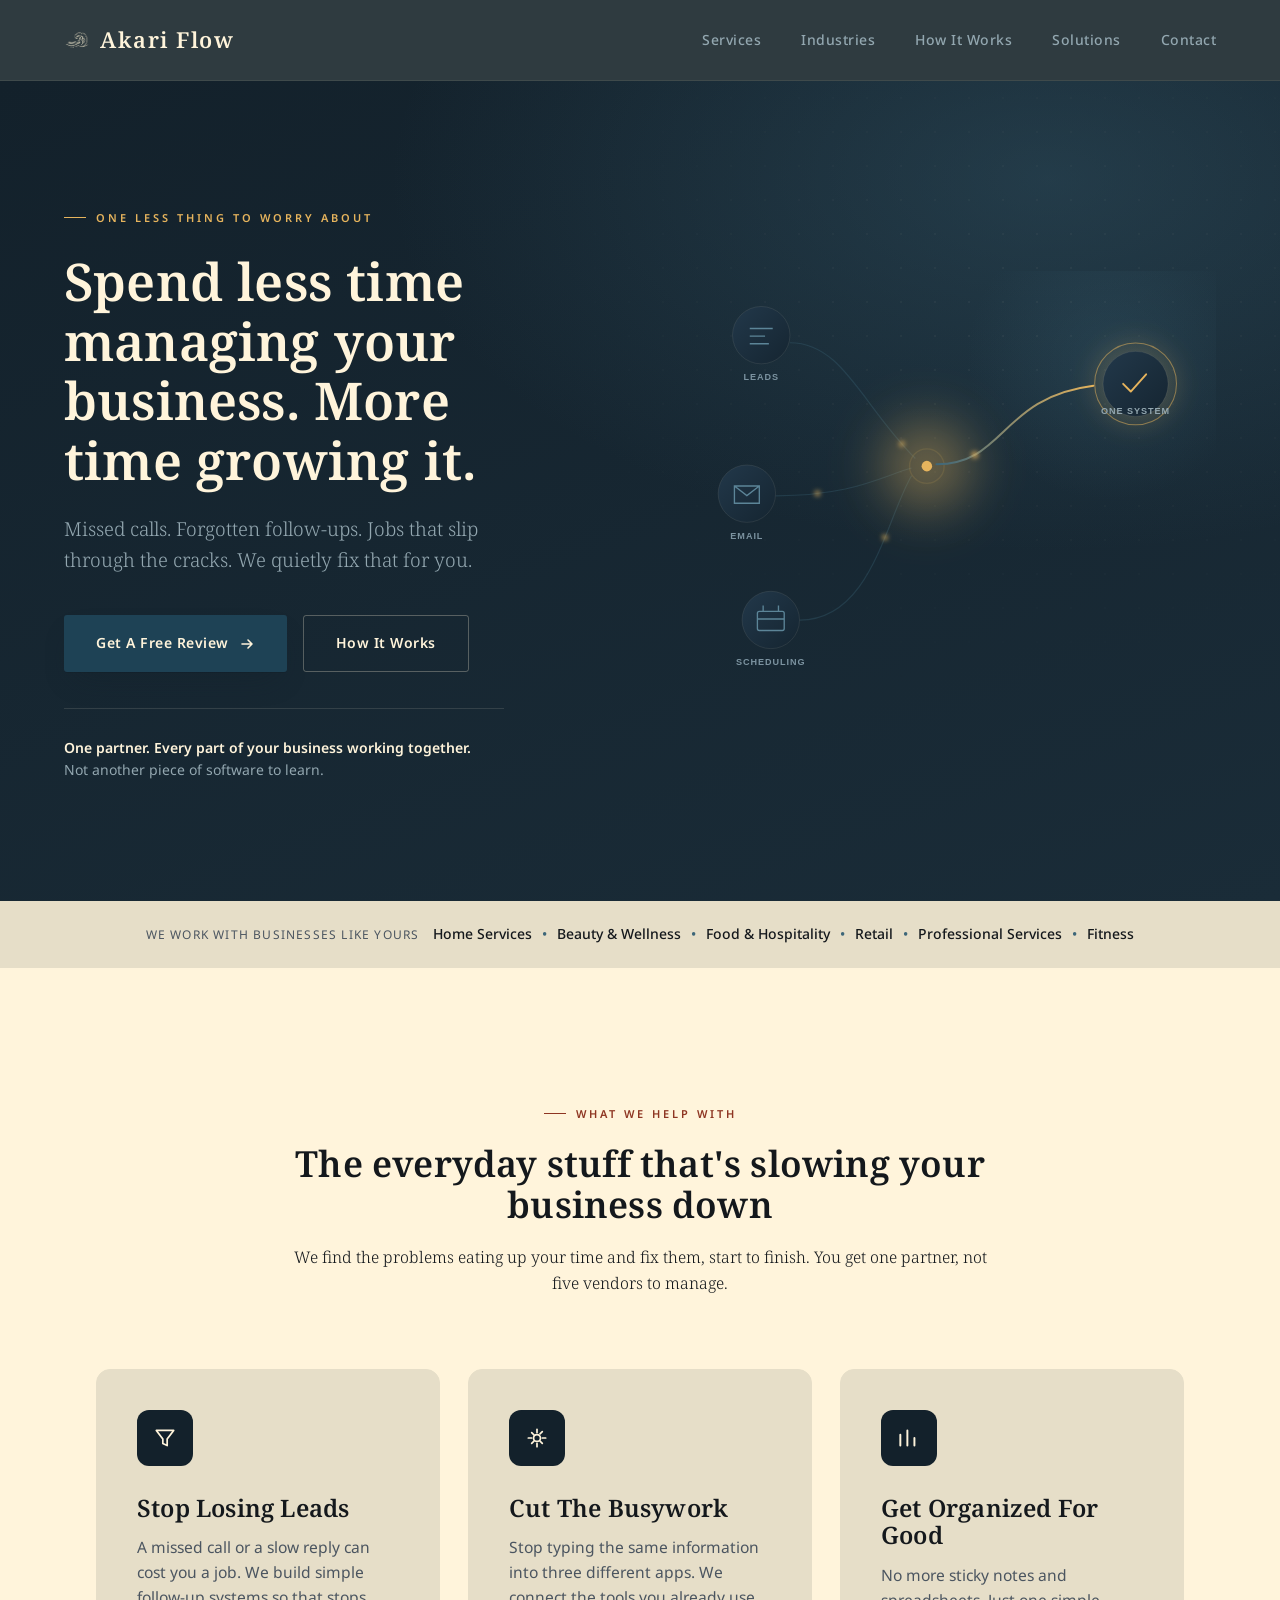
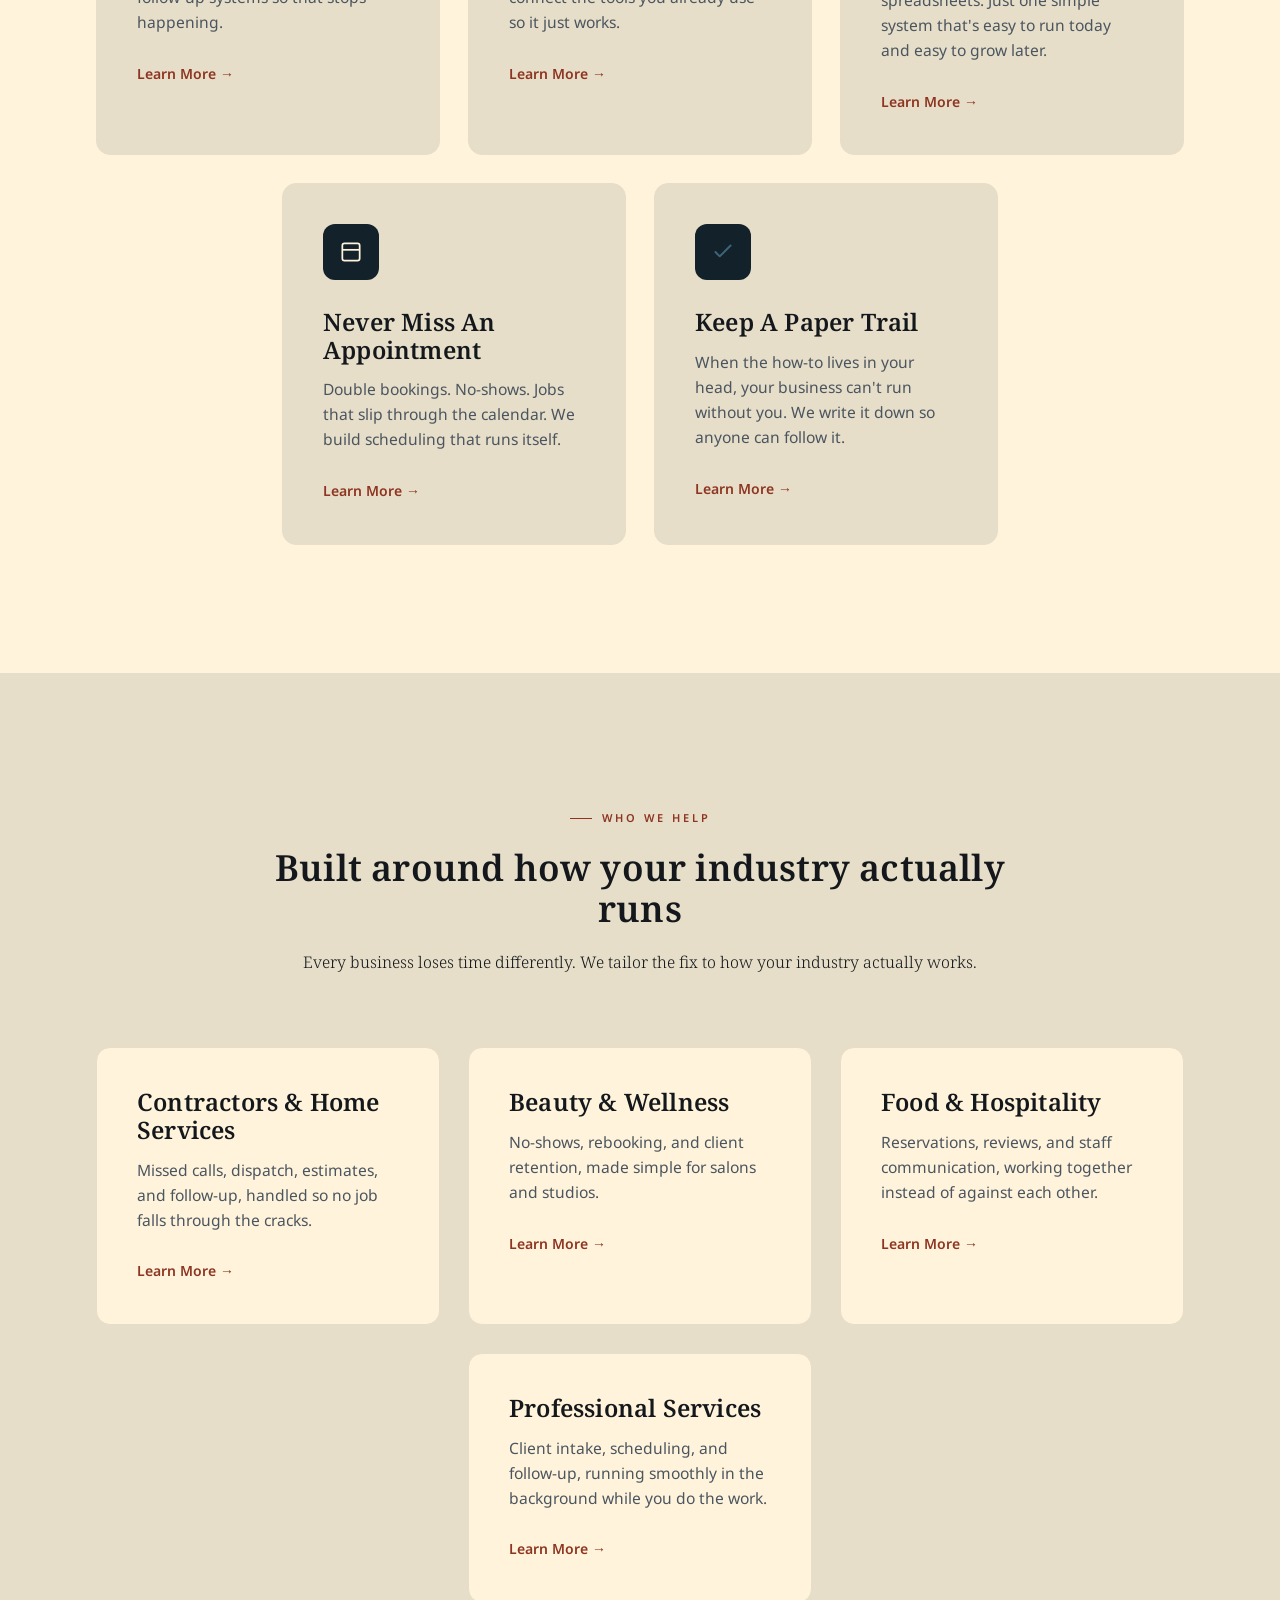
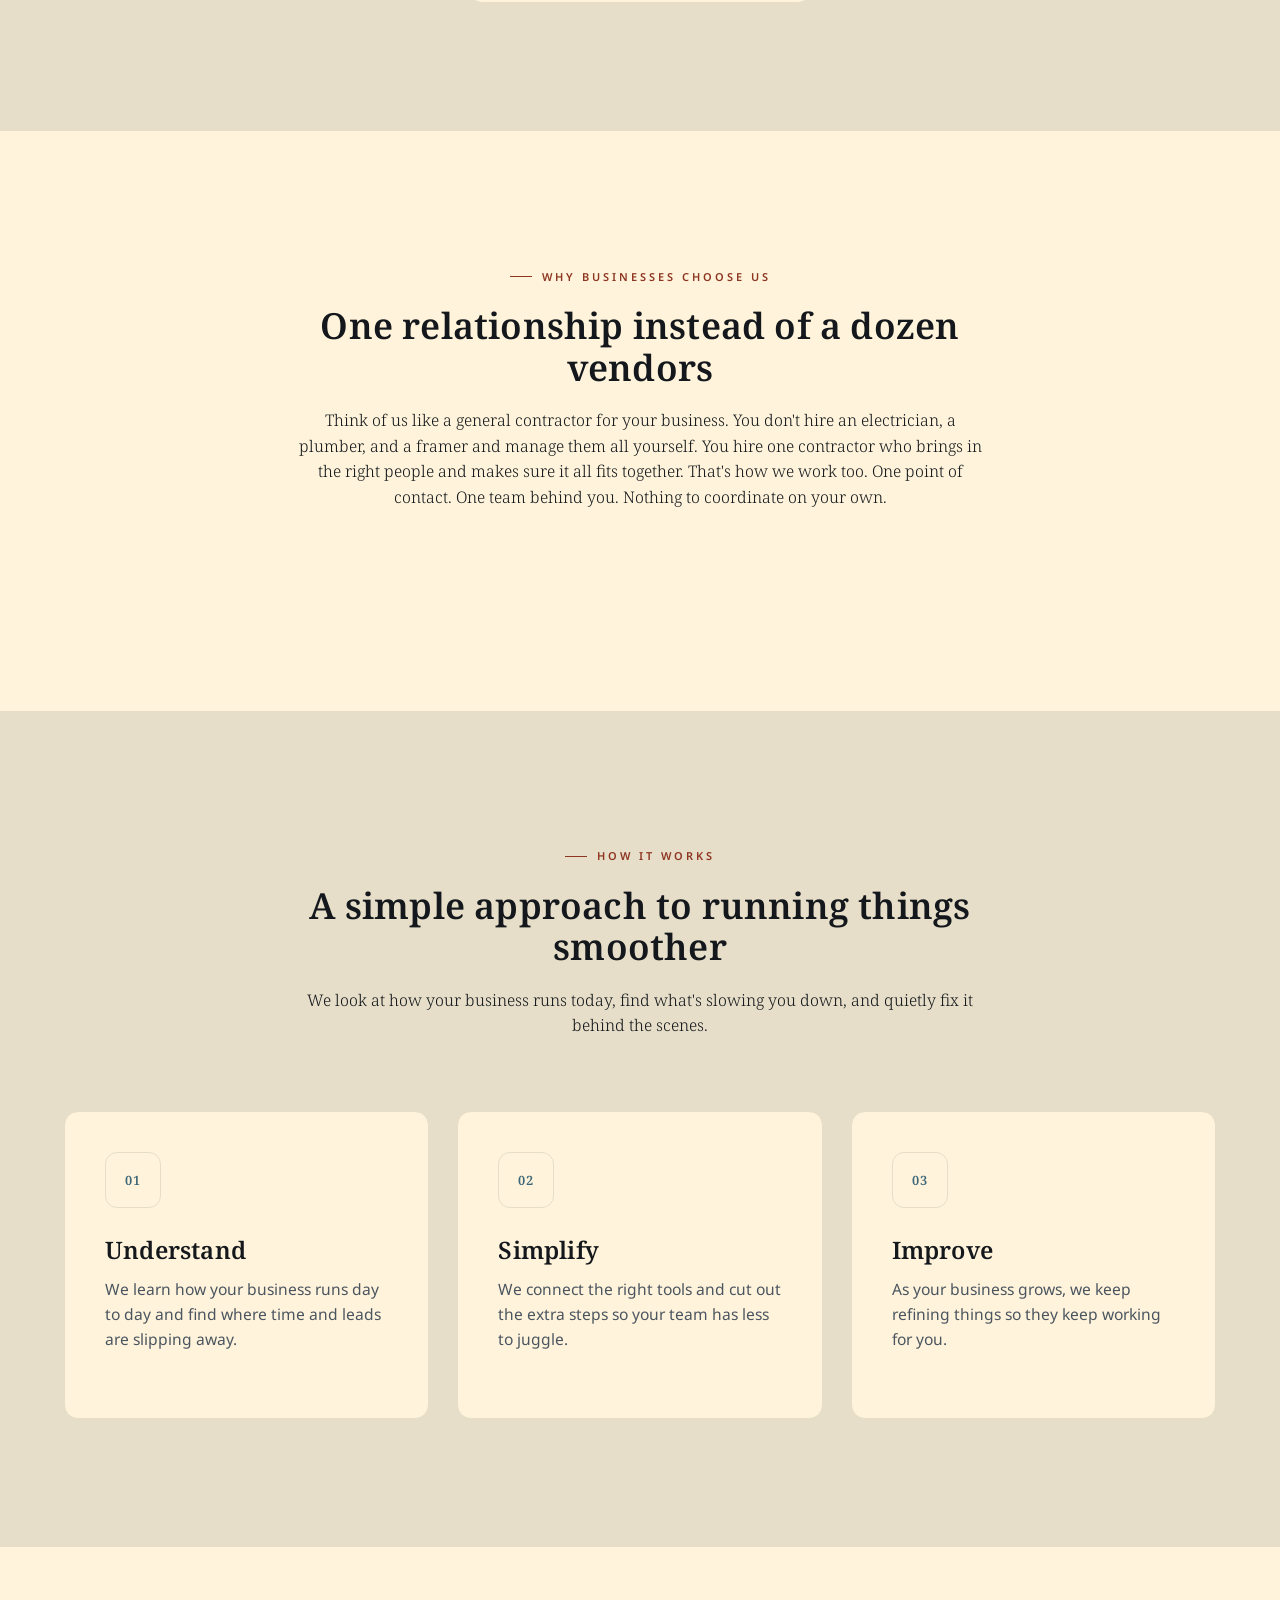
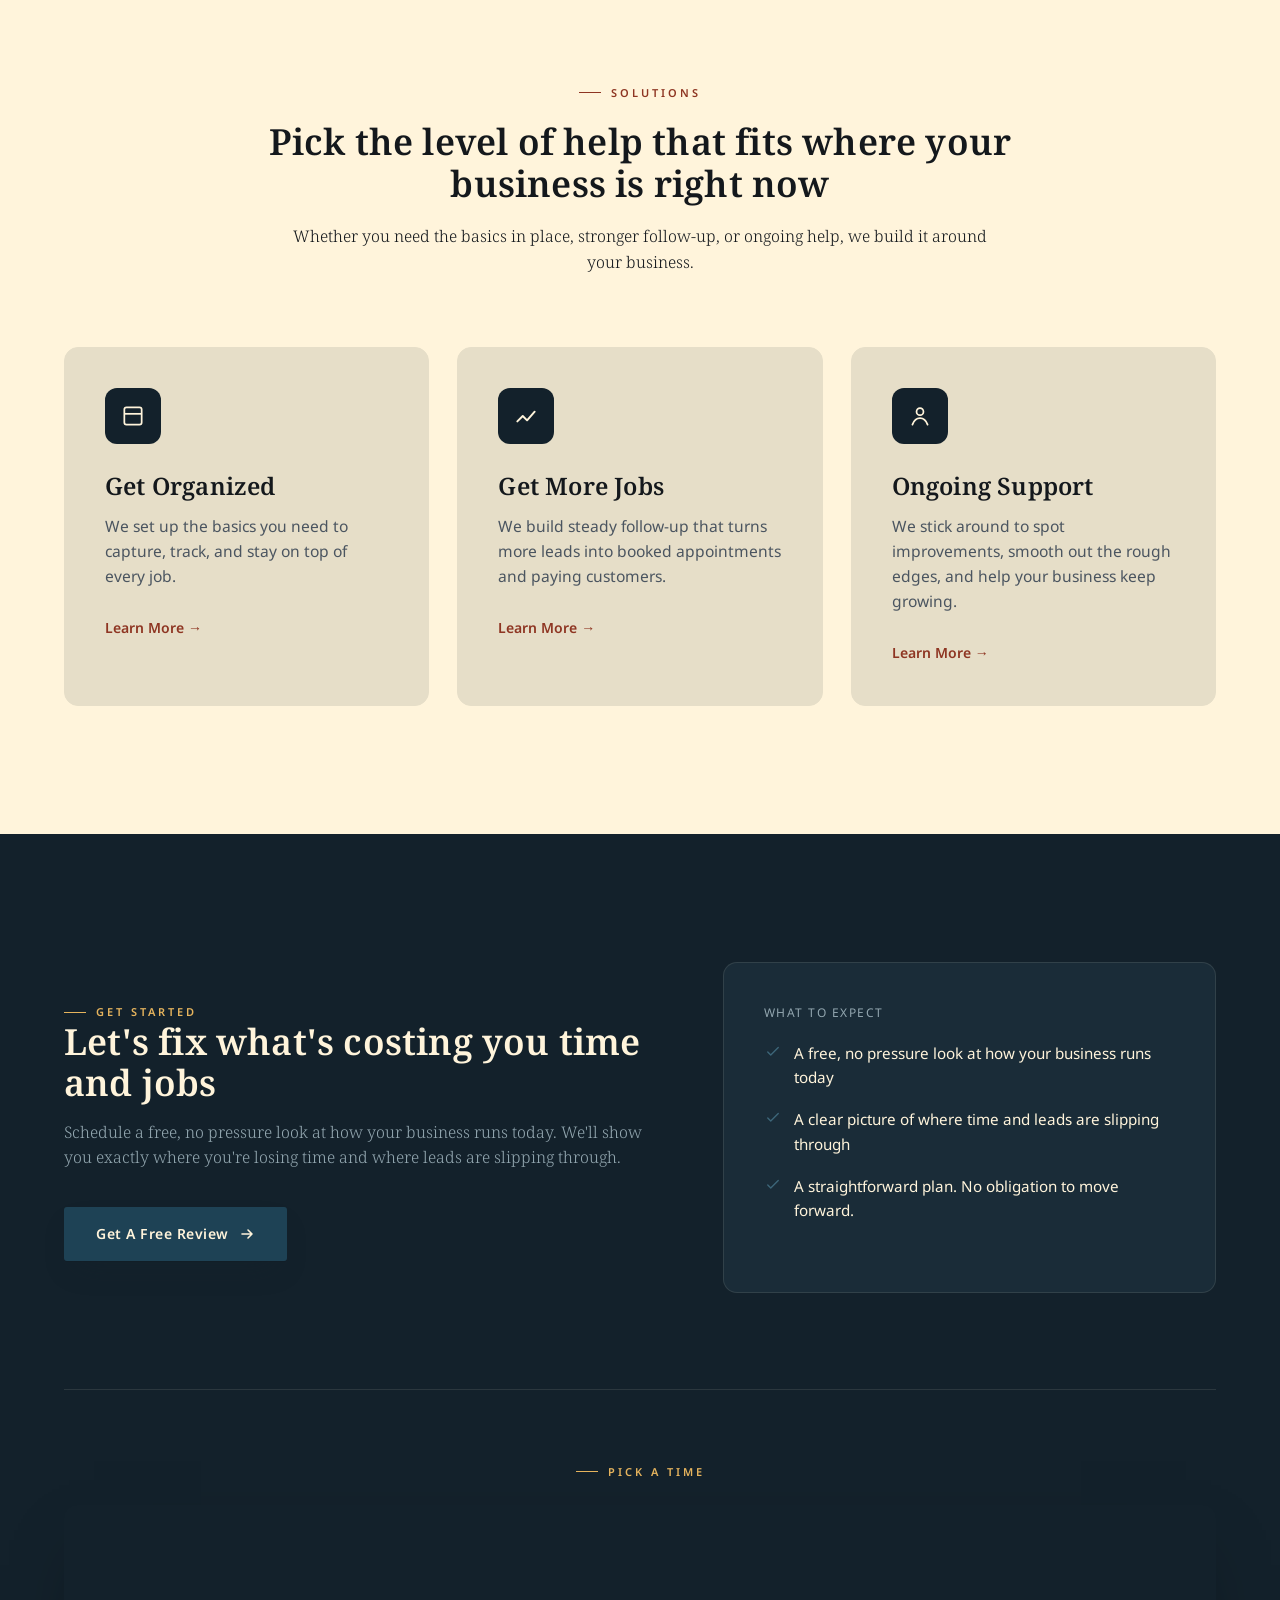
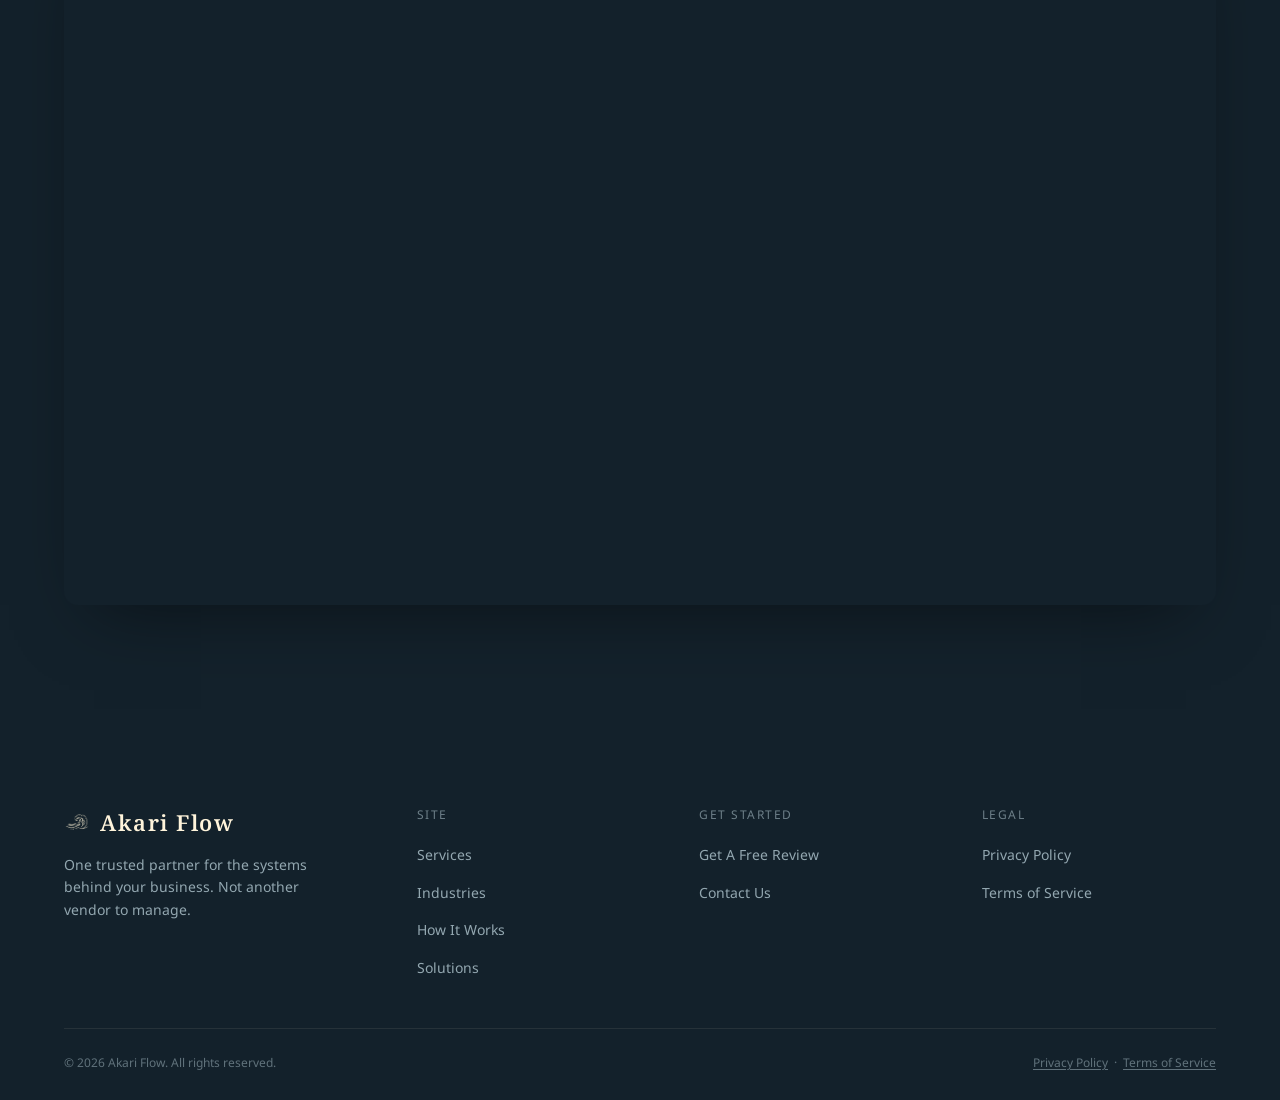
==== index.html @ d27ee482 "fixed alt tags on images" ====
<!DOCTYPE html>
<html lang="en">
<head>
<meta charset="UTF-8" />
<meta name="viewport" content="width=device-width, initial-scale=1.0" />
<title>Akari Flow | Your Business Operations Partner</title>
<meta name="description" content="Akari Flow is the one partner that keeps your business running smoothly. We quietly fix the everyday stuff that's slowing you down." />
<meta name="theme-color" content="#13212B" />

<!-- Open Graph / social share preview -->
<meta property="og:type" content="website" />
<meta property="og:site_name" content="Akari Flow" />
<meta property="og:title" content="Akari Flow | Your Business Operations Partner" />
<meta property="og:description" content="One partner. Every part of your business working together. We handle the systems so you can run your business." />
<meta property="og:url" content="https://akariflow.com" />
<meta property="og:image" content="https://akariflow.com/assets/img/akariflow-og.png" />
<meta property="og:image:width" content="1200" />
<meta property="og:image:height" content="630" />
<meta property="og:image:alt" content="Akari Flow — Business Operations, Simplified" />

<meta name="twitter:card" content="summary_large_image" />
<meta name="twitter:title" content="Akari Flow | Your Business Operations Partner" />
<meta name="twitter:description" content="One partner. Every part of your business working together." />
<meta name="twitter:image" content="https://akariflow.com/assets/img/akariflow-og.png" />

<link rel="stylesheet" href="css/style.css" />
<link rel="icon" type="image/x-icon" href="assets/favicon/favicon.ico" />
<link rel="icon" type="image/png" sizes="32x32" href="assets/favicon/favicon-32x32.png" />
<link rel="icon" type="image/png" sizes="16x16" href="assets/favicon/favicon-16x16.png" />
<link rel="apple-touch-icon" sizes="180x180" href="assets/favicon/apple-touch-icon.png" />
</head>
<body>

<a href="#main-content" class="skip-link">Skip to main content</a>

<header>
  <nav aria-label="Primary Navigation">
    <div class="container">
      <a href="/" class="logo">
        <img class="logo-mark" src="assets/logo/akari-icon-cream.png" alt="Akari Flow with wave icon" width="26" height="26" />
        Akari Flow
      </a>

      <button class="nav-toggle" type="button" aria-label="Open menu" aria-expanded="false" aria-controls="nav-links">
        <span></span><span></span><span></span>
      </button>

      <ul class="nav-links" id="nav-links">
        <li><a href="#services">Services</a></li>
        <li><a href="#industries">Industries</a></li>
        <li><a href="#process">How It Works</a></li>
        <li><a href="#packages">Solutions</a></li>
        <li><a href="#contact">Contact</a></li>
        <li class="nav-links__cta"><a href="#calendly-widget" class="nav-button">Get A Free Review</a></li>
      </ul>
    </div>
  </nav>
</header>

<main id="main-content">

  <!-- ======================================== HERO ========================================= -->
  <section class="hero">
    <div class="container">
      <div class="hero-content">
        <p class="eyebrow eyebrow--on-dark">One Less Thing To Worry About</p>
        <h1>Spend less time managing your business. More time growing it.</h1>
        <p class="lede">
          Missed calls. Forgotten follow-ups. Jobs that slip through the cracks. We quietly fix that for you.
        </p>
        <div class="hero-actions">
          <a href="#calendly-widget" class="btn btn--primary">
            Get A Free Review
            <svg width="16" height="16" viewBox="0 0 16 16" fill="none" xmlns="http://www.w3.org/2000/svg" aria-hidden="true">
              <path d="M3 8h10M9 4l4 4-4 4" stroke="currentColor" stroke-width="1.6" stroke-linecap="round" stroke-linejoin="round"/>
            </svg>
          </a>
          <a href="#process" class="btn btn--ghost">How It Works</a>
        </div>
        <p class="hero-support">
          <strong>One partner. Every part of your business working together.</strong><br> Not another piece of software to learn.
        </p>
      </div>

      <div class="hero-visual" aria-hidden="true">
        <img class="flow-svg" src="assets/graphics/hero-flow.svg" alt="animated svg file of files transferring data to single location" width="540" height="460" />
      </div>
    </div>
  </section>

  <!-- ======================================== TRUST STRIP ========================================= -->
  <section class="trust-strip">
    <div class="container">
      <span class="caption">We work with businesses like yours</span>
<span class="trust-list">
  <span>Home Services</span><span>Beauty & Wellness</span><span>Food & Hospitality</span><span>Retail</span><span>Professional Services</span><span>Fitness</span>
</span>
    </div>
  </section>

  <!-- ======================================== SERVICES ========================================= -->
  <section id="services" class="section">
    <div class="container">
      <div class="section-heading reveal">
        <p class="eyebrow">What We Help With</p>
        <h2>The everyday stuff that's slowing your business down</h2>
        <p class="lede">
          We find the problems eating up your time and fix them, start to finish. You get one partner, not five vendors to manage.
        </p>
      </div>

      <div class="services-grid services-grid--wide reveal-group">
        <article class="service-card reveal">
          <div class="service-icon">
            <img src="assets/icons/leads.svg" alt="image of filter icon" width="26" height="26" />
          </div>
          <h3>Stop Losing Leads</h3>
          <p>A missed call or a slow reply can cost you a job. We build simple follow-up systems so that stops happening.</p>
          <a href="services/customer-communication.html">Learn More →</a>
        </article>

        <article class="service-card reveal">
          <div class="service-icon">
            <img src="assets/icons/busywork.svg" alt="image of sun" width="26" height="26" />
          </div>
          <h3>Cut The Busywork</h3>
          <p>Stop typing the same information into three different apps. We connect the tools you already use so it just works.</p>
          <a href="services/ai-integration.html">Learn More →</a>
        </article>

        <article class="service-card reveal">
          <div class="service-icon">
            <img src="assets/icons/operations.svg" alt="image of metrics icon" width="26" height="26" />
          </div>
          <h3>Get Organized For Good</h3>
          <p>No more sticky notes and spreadsheets. Just one simple system that's easy to run today and easy to grow later.</p>
          <a href="services/business-systems.html">Learn More →</a>
        </article>

        <article class="service-card reveal">
          <div class="service-icon">
            <img src="assets/icons/foundation.svg" alt="image of calendar icon" width="26" height="26" />
          </div>
          <h3>Never Miss An Appointment</h3>
          <p>Double bookings. No-shows. Jobs that slip through the calendar. We build scheduling that runs itself.</p>
          <a href="services/scheduling-operations.html">Learn More →</a>
        </article>

        <article class="service-card reveal">
          <div class="service-icon">
            <img src="assets/icons/check.svg" alt="image of check icon" width="26" height="26" />
          </div>
          <h3>Keep A Paper Trail</h3>
          <p>When the how-to lives in your head, your business can't run without you. We write it down so anyone can follow it.</p>
          <a href="services/documentation-sops.html">Learn More →</a>
        </article>
      </div>
    </div>
  </section>

  <!-- ======================================== INDUSTRIES ========================================= -->
  <section id="industries" class="section" style="background: var(--color-mist);">
    <div class="container">
      <div class="section-heading reveal">
        <p class="eyebrow">Who We Help</p>
        <h2>Built around how your industry actually runs</h2>
        <p class="lede">
          Every business loses time differently. We tailor the fix to how your industry actually works.
        </p>
      </div>

      <div class="services-grid services-grid--wide reveal-group">
        <article class="service-card reveal" style="background: var(--color-paper);">
          <h3>Contractors & Home Services</h3>
          <p>Missed calls, dispatch, estimates, and follow-up, handled so no job falls through the cracks.</p>
          <a href="industries/contractors.html">Learn More →</a>
        </article>

        <article class="service-card reveal" style="background: var(--color-paper);">
          <h3>Beauty & Wellness</h3>
          <p>No-shows, rebooking, and client retention, made simple for salons and studios.</p>
          <a href="industries/beauty-wellness.html">Learn More →</a>
        </article>

        <article class="service-card reveal" style="background: var(--color-paper);">
          <h3>Food & Hospitality</h3>
          <p>Reservations, reviews, and staff communication, working together instead of against each other.</p>
          <a href="industries/food-hospitality.html">Learn More →</a>
        </article>

        <article class="service-card reveal" style="background: var(--color-paper);">
          <h3>Professional Services</h3>
          <p>Client intake, scheduling, and follow-up, running smoothly in the background while you do the work.</p>
          <a href="industries/professional-services.html">Learn More →</a>
        </article>
      </div>
    </div>
  </section>

  <!-- ======================================== WHY AKARI FLOW ========================================= -->
  <section class="section">
    <div class="container">
      <div class="section-heading reveal">
        <p class="eyebrow">Why Businesses Choose Us</p>
        <h2>One relationship instead of a dozen vendors</h2>
        <p class="lede">
          Think of us like a general contractor for your business. You don't hire an electrician, a plumber, and a
          framer and manage them all yourself. You hire one contractor who brings in the right people and makes sure
          it all fits together. That's how we work too. One point of contact. One team behind you. Nothing to
          coordinate on your own.
        </p>
      </div>
    </div>
  </section>

  <!-- ======================================== PROCESS ========================================= -->
  <section id="process" class="section" style="background: var(--color-mist);">
    <div class="container">
      <div class="section-heading reveal">
        <p class="eyebrow">How It Works</p>
        <h2>A simple approach to running things smoother</h2>
        <p class="lede">
          We look at how your business runs today, find what's slowing you down, and quietly fix it behind the scenes.
        </p>
      </div>

      <div class="services-grid reveal-group">
        <article class="service-card process-card reveal" style="background: var(--color-paper);">
          <div class="service-icon"><span class="process-index">01</span></div>
          <h3>Understand</h3>
          <p>We learn how your business runs day to day and find where time and leads are slipping away.</p>
        </article>

        <article class="service-card process-card reveal" style="background: var(--color-paper);">
          <div class="service-icon"><span class="process-index">02</span></div>
          <h3>Simplify</h3>
          <p>We connect the right tools and cut out the extra steps so your team has less to juggle.</p>
        </article>

        <article class="service-card process-card reveal" style="background: var(--color-paper);">
          <div class="service-icon"><span class="process-index">03</span></div>
          <h3>Improve</h3>
          <p>As your business grows, we keep refining things so they keep working for you.</p>
        </article>
      </div>
    </div>
  </section>

  <!-- ======================================== PACKAGES ========================================= -->
  <section id="packages" class="section">
    <div class="container">
      <div class="section-heading reveal">
        <p class="eyebrow">Solutions</p>
        <h2>Pick the level of help that fits where your business is right now</h2>
        <p class="lede">
          Whether you need the basics in place, stronger follow-up, or ongoing help, we build it around your business.
        </p>
      </div>

      <div class="services-grid reveal-group">
        <article class="service-card reveal">
          <div class="service-icon">
            <img src="assets/icons/foundation.svg" alt="image of file icon" width="26" height="26" />
          </div>
          <h3>Get Organized</h3>
          <p>We set up the basics you need to capture, track, and stay on top of every job.</p>
          <a href="#contact">Learn More →</a>
        </article>

        <article class="service-card reveal">
          <div class="service-icon">
            <img src="assets/icons/growth.svg" alt="image of growth chart icon" width="26" height="26" />
          </div>
          <h3>Get More Jobs</h3>
          <p>We build steady follow-up that turns more leads into booked appointments and paying customers.</p>
          <a href="#contact">Learn More →</a>
        </article>

        <article class="service-card reveal">
          <div class="service-icon">
            <img src="assets/icons/partner.svg" alt="image of person icon" width="26" height="26" />
          </div>
          <h3>Ongoing Support</h3>
          <p>We stick around to spot improvements, smooth out the rough edges, and help your business keep growing.</p>
          <a href="#contact">Learn More →</a>
        </article>
      </div>
    </div>
  </section>

  <!-- ======================================== CONTACT ========================================= -->
  <section id="contact" class="section contact-section">
    <div class="container">
      <div class="contact-columns">
        <div class="reveal">
          <p class="eyebrow eyebrow--on-dark">Get Started</p>
          <h2>Let's fix what's costing you time and jobs</h2>
          <p class="lede">
            Schedule a free, no pressure look at how your business runs today. We'll show you exactly where you're losing time and where leads are slipping through.
          </p>
          <a href="#calendly-widget" class="btn btn--primary">
            Get A Free Review
            <svg width="16" height="16" viewBox="0 0 16 16" fill="none" xmlns="http://www.w3.org/2000/svg" aria-hidden="true">
              <path d="M3 8h10M9 4l4 4-4 4" stroke="currentColor" stroke-width="1.6" stroke-linecap="round" stroke-linejoin="round"/>
            </svg>
          </a>
        </div>

        <div class="contact-card reveal">
          <span class="caption">What To Expect</span>
          <ul class="contact-list">
            <li>
              <img src="assets/icons/check.svg" alt="image of check icon" width="18" height="18" />
              A free, no pressure look at how your business runs today
            </li>
            <li>
              <img src="assets/icons/check.svg" alt="image of check icon" width="18" height="18" />
              A clear picture of where time and leads are slipping through
            </li>
            <li>
              <img src="assets/icons/check.svg" alt="image of check icon" width="18" height="18" />
              A straightforward plan. No obligation to move forward.
            </li>
          </ul>
        </div>
      </div>

      <div class="calendly-wrap" id="calendly-widget">
        <p class="eyebrow eyebrow--on-dark" style="justify-content:center;">Pick A Time</p>
        <div class="calendly-inline-widget" data-url="https://calendly.com/d/dvrr-8tw-62j?background_color=fff4db&text_color=1e4255&primary_color=13212b" style="min-width:100%;height:700px;"></div>
      </div>
    </div>
  </section>

</main>

<footer>
  <div class="container">
    <div class="footer-top">
      <div class="footer-brand">
        <a href="/" class="logo">
          <img class="logo-mark" src="assets/logo/akari-icon-cream.png" alt="Akari Flow with wave" width="26" height="26" />
          Akari Flow
        </a>
        <p>One trusted partner for the systems behind your business. Not another vendor to manage.</p>
      </div>

      <div class="footer-col">
        <span class="caption">Site</span>
        <ul>
          <li><a href="#services">Services</a></li>
          <li><a href="#industries">Industries</a></li>
          <li><a href="#process">How It Works</a></li>
          <li><a href="#packages">Solutions</a></li>
        </ul>
      </div>

      <div class="footer-col">
        <span class="caption">Get Started</span>
        <ul>
          <li><a href="#calendly-widget">Get A Free Review</a></li>
          <li><a href="#contact">Contact Us</a></li>
        </ul>
      </div>

      <div class="footer-col">
        <span class="caption">Legal</span>
        <ul>
          <li><a href="privacy-policy.html">Privacy Policy</a></li>
          <li><a href="terms.html">Terms of Service</a></li>
        </ul>
      </div>
    </div>

    <div class="footer-bottom">
      <p>© 2026 Akari Flow. All rights reserved.</p>
      <p><a href="privacy-policy.html">Privacy Policy</a> &nbsp;·&nbsp; <a href="terms.html">Terms of Service</a></p>
    </div>
  </div>
</footer>

<script src="js/main.js"></script>
<script type="text/javascript" src="https://assets.calendly.com/assets/external/widget.js" async></script>
</body>
</html>
---- css/style.css ----
/* ==========================================================================
   AKARI FLOW — STYLESHEET
   Built from the Akari Flow Brand Guidelines v2.0
   Fonts: Noto Serif (Light / SemiBold) + Noto Sans (Regular / Medium / SemiBold)
   ========================================================================== */

@import url('https://fonts.googleapis.com/css2?family=Noto+Serif:ital,wght@0,300;0,400;0,600;1,300&family=Noto+Sans:wght@400;500;600;700&display=swap');

/* --------------------------------------------------------------------------
   1. DESIGN TOKENS
   -------------------------------------------------------------------------- */
:root {

    /* Brand color palette (see Brand Guidelines v2.0, Sec. 05–06) */
    --color-navy:        #13212B;   /* Abyss Navy    — dominant: hero, nav, footer, dark sections */
    --color-ocean:       #1E4255;   /* Ocean Blue    — cards/panels on dark, primary button surface */
    --color-wave:        #3D6679;   /* Wave Blue     — icons, charts, secondary accents, button hover */
    --color-cream:       #FFF4DB;   /* Moonlight     — text on dark, logo, negative space */
    --color-cream-dim:   #93A7B0;   /* Moonlight dim — secondary text on dark surfaces */
    --color-mist:        #E6DEC8;   /* Mist          — card fills, light-section backgrounds, borders */
    --color-ember:       #8E3522;   /* Ember         — CTA text/links, notifications; never a background fill */
    --color-ember-deep:  #6E2A1A;   /* Ember, darker — hover/pressed state for ember text/links */
    --color-gold:        #E6B45D;   /* Sunrise Gold  — tiny highlights only, never dominant */
    --color-ink:         #14181C;   /* Dark Ink      — body text & headings on light surfaces */
    --color-ink-soft:    #1A2C38;   /* elevated dark surface, between Navy and Ocean */
    --color-sage:        var(--color-wave);
    --color-paper:       var(--color-cream);
    --color-line:        var(--color-mist);
    --color-body:        #4B5560;

    /* Typography */
    --font-serif:        'Noto Serif', Georgia, 'Times New Roman', serif;
    --font-sans:          'Noto Sans', -apple-system, BlinkMacSystemFont, 'Segoe UI', sans-serif;

    --weight-serif-light:    300;
    --weight-serif-regular:  400;
    --weight-serif-semibold: 600;
    --weight-sans-regular:   400;
    --weight-sans-medium:    500;
    --weight-sans-semibold:  600;
    --weight-sans-bold:      700;

    /* Type scale (see Brand Guidelines, Sec. 08) */
    --text-display:  3.25rem;
    --text-h1:        2.25rem;
    --text-h2:        1.5rem;
    --text-h3:         1.125rem;
    --text-body:       1rem;
    --text-small:      0.875rem;
    --text-caption:    0.75rem;
    --text-eyebrow:    0.6875rem;

    /* Layout */
    --container-width:  1200px;
    --container-pad:     24px;
    --header-height:     80px;
    --radius:             3px;
    --radius-lg:          14px;

    /* Motion */
    --ease:               cubic-bezier(0.4, 0, 0.2, 1);
    --ease-out:           cubic-bezier(0.16, 1, 0.3, 1);
    --transition-fast:    150ms var(--ease);
    --transition-base:    280ms var(--ease);
    --transition-slow:    700ms var(--ease-out);
}

/* --------------------------------------------------------------------------
   2. RESET
   -------------------------------------------------------------------------- */
*, *::before, *::after { box-sizing: border-box; margin: 0; padding: 0; }

html { scroll-behavior: smooth; -webkit-text-size-adjust: 100%; }

body {
    font-family: var(--font-sans);
    font-weight: var(--weight-sans-regular);
    font-size: var(--text-body);
    line-height: 1.6;
    color: var(--color-body);
    background-color: var(--color-paper);
    -webkit-font-smoothing: antialiased;
    -moz-osx-font-smoothing: grayscale;
}

img, picture, svg { display: block; max-width: 100%; }
a { color: inherit; text-decoration: none; }
ul { list-style: none; }
button { font: inherit; color: inherit; background: none; border: none; cursor: pointer; }

@media (prefers-reduced-motion: reduce) {
    html { scroll-behavior: auto; }
    *, *::before, *::after {
        animation-duration: 0.01ms !important;
        animation-iteration-count: 1 !important;
        transition-duration: 0.01ms !important;
        scroll-behavior: auto !important;
    }
    .reveal { opacity: 1 !important; transform: none !important; }
}

a:focus-visible, button:focus-visible, input:focus-visible, textarea:focus-visible {
    outline: 2px solid var(--color-ember);
    outline-offset: 3px;
}

/* --------------------------------------------------------------------------
   2b. SKIP LINK
   Hidden until it receives keyboard focus, then slides into view above
   everything else so keyboard/screen-reader users can bypass the repeated
   nav and jump straight to the page content. See WCAG 2.4.1 (Bypass Blocks).
   -------------------------------------------------------------------------- */
.skip-link {
    position: absolute;
    top: -60px;
    left: 12px;
    z-index: 1000;
    background: var(--color-ember);
    color: var(--color-cream);
    font-family: var(--font-sans);
    font-weight: var(--weight-sans-semibold);
    font-size: var(--text-small);
    padding: 12px 20px;
    border-radius: var(--radius);
    transition: top var(--transition-fast);
}
.skip-link:focus {
    top: 12px;
    outline: 2px solid var(--color-cream);
    outline-offset: 3px;
}

/* --------------------------------------------------------------------------
   3. TYPOGRAPHY
   -------------------------------------------------------------------------- */
h1, h2, h3, h4 {
    font-family: var(--font-serif);
    font-weight: var(--weight-serif-semibold);
    color: var(--color-ink);
    line-height: 1.15;
    letter-spacing: 0.2px;
}

h1 { font-size: var(--text-display); }
h2 { font-size: var(--text-h1); }
h3 { font-size: var(--text-h2); }
h4 { font-size: var(--text-h3); }

.lede, .subhead {
    font-family: var(--font-serif);
    font-weight: var(--weight-serif-light);
    color: var(--color-ink);
}

p { max-width: 62ch; }

.eyebrow {
    display: inline-flex;
    align-items: center;
    gap: 10px;
    font-family: var(--font-sans);
    font-size: var(--text-eyebrow);
    font-weight: var(--weight-sans-semibold);
    letter-spacing: 3px;
    text-transform: uppercase;
    color: var(--color-ember);
}

.eyebrow::before {
    content: "";
    width: 22px;
    height: 1px;
    background: var(--color-ember);
    flex-shrink: 0;
}

.eyebrow--on-dark { color: var(--color-gold); }
.eyebrow--on-dark::before { background: var(--color-gold); }

.caption {
    font-size: var(--text-caption);
    letter-spacing: 1.5px;
    text-transform: uppercase;
    color: var(--color-sage);
}

/* --------------------------------------------------------------------------
   4. LAYOUT UTILITIES
   -------------------------------------------------------------------------- */
.container {
    width: 100%;
    max-width: var(--container-width);
    margin-inline: auto;
    padding-inline: var(--container-pad);
}

.section { padding: 128px 0; }
.section--tight { padding-block: 56px; }
.section h2 { margin-bottom: 16px; }
.section .lede { max-width: 700px; }

.rule {
    width: 46px;
    height: 3px;
    background-color: var(--color-ember);
    border: none;
    margin-block: 18px;
}
.rule--on-dark { background-color: var(--color-gold); }

/* Scroll-reveal system (progressive enhancement — see js/main.js) */
.reveal {
    opacity: 0;
    transform: translateY(28px);
    transition: opacity var(--transition-slow), transform var(--transition-slow);
}
.reveal.is-visible { opacity: 1; transform: translateY(0); }
.reveal-group .reveal:nth-child(1) { transition-delay: 0ms; }
.reveal-group .reveal:nth-child(2) { transition-delay: 90ms; }
.reveal-group .reveal:nth-child(3) { transition-delay: 180ms; }
.reveal-group .reveal:nth-child(4) { transition-delay: 270ms; }
.reveal-group .reveal:nth-child(5) { transition-delay: 360ms; }

/* --------------------------------------------------------------------------
   5. BUTTONS
   -------------------------------------------------------------------------- */
.btn {
    position: relative;
    display: inline-flex;
    align-items: center;
    justify-content: center;
    gap: 10px;
    padding: 16px 32px;
    font-family: var(--font-sans);
    font-size: var(--text-small);
    font-weight: var(--weight-sans-semibold);
    letter-spacing: 0.5px;
    border-radius: var(--radius);
    transition: background-color var(--transition-fast), color var(--transition-fast),
                border-color var(--transition-fast), transform var(--transition-fast),
                box-shadow var(--transition-fast);
    white-space: nowrap;
}

.btn--primary {
    background-color: var(--color-ocean);
    color: var(--color-cream);
    box-shadow: 0 1px 0 rgba(0,0,0,.08), 0 14px 30px -12px rgba(19, 33, 43, .45);
}
.btn--primary:hover {
    background-color: var(--color-wave);
    transform: translateY(-2px);
    box-shadow: 0 1px 0 rgba(0,0,0,.08), 0 18px 34px -12px rgba(19, 33, 43, .5);
}
.btn--primary svg { transition: transform var(--transition-fast); }
.btn--primary:hover svg { transform: translateX(3px); }

.btn--ghost {
    background-color: transparent;
    color: var(--color-cream);
    border: 1px solid rgba(255, 244, 219, 0.28);
}
.btn--ghost:hover {
    border-color: var(--color-cream);
    background-color: rgba(255, 244, 219, 0.06);
}

.btn--outline {
    border: 1px solid var(--color-line);
    color: var(--color-ink);
    background: transparent;
}
.btn--outline:hover { background: var(--color-mist); }

/* --------------------------------------------------------------------------
   6. HEADER / NAVIGATION
   -------------------------------------------------------------------------- */
header {
    position: sticky;
    top: 0;
    z-index: 100;
    background-color: rgba(19, 33, 43, 0.88);
    backdrop-filter: blur(10px);
    -webkit-backdrop-filter: blur(10px);
    border-bottom: 1px solid rgba(255, 244, 219, 0.08);
    transition: box-shadow var(--transition-base), background-color var(--transition-base);
}

header.is-scrolled {
    background-color: rgba(19, 33, 43, 0.97);
    box-shadow: 0 12px 30px -18px rgba(0,0,0,.6);
}

header nav { height: var(--header-height); }

header nav .container {
    height: 100%;
    display: flex;
    align-items: center;
    justify-content: space-between;
    gap: 32px;
}

.logo {
    display: inline-flex;
    align-items: center;
    gap: 10px;
    font-family: var(--font-serif);
    font-weight: var(--weight-serif-semibold);
    font-size: 1.375rem;
    letter-spacing: 1.5px;
    color: var(--color-cream);
    white-space: nowrap;
}

.logo-mark {
    width: 26px;
    height: 26px;
    flex-shrink: 0;
}

.nav-links {
    display: flex;
    align-items: center;
    gap: 40px;
    margin-left: auto;
}

.nav-links a {
    position: relative;
    font-family: var(--font-sans);
    font-size: var(--text-small);
    font-weight: var(--weight-sans-medium);
    letter-spacing: 0.5px;
    color: var(--color-cream-dim);
    padding-block: 6px;
    transition: color var(--transition-fast);
}

.nav-links a::after {
    content: "";
    position: absolute;
    left: 0;
    bottom: 0;
    width: 100%;
    height: 1px;
    background-color: var(--color-gold);
    transform: scaleX(0);
    transform-origin: left;
    transition: transform var(--transition-base);
}

.nav-links a:hover { color: var(--color-cream); }
.nav-links a:hover::after { transform: scaleX(1); }

.nav-button {
    display: inline-flex;
    align-items: center;
    justify-content: center;
    padding: 11px 22px;
    font-family: var(--font-sans);
    font-size: var(--text-small);
    font-weight: var(--weight-sans-semibold);
    letter-spacing: 0.5px;
    color: var(--color-cream);
    background-color: var(--color-ocean);
    border: 1px solid rgba(255,244,219,0.14);
    border-radius: var(--radius);
    white-space: nowrap;
    transition: background-color var(--transition-fast), transform var(--transition-fast);
}
.nav-button:hover { background-color: var(--color-wave); transform: translateY(-1px); }

.nav-toggle {
    display: none;
    flex-direction: column;
    justify-content: center;
    align-items: flex-end;
    gap: 5px;
    width: 32px;
    height: 32px;
    flex-shrink: 0;
}
.nav-toggle span {
    display: block;
    height: 1.5px;
    background: var(--color-cream);
    border-radius: 1px;
    transition: width var(--transition-fast), opacity var(--transition-fast);
}
.nav-toggle span:nth-child(1) { width: 22px; }
.nav-toggle span:nth-child(2) { width: 16px; }
.nav-toggle span:nth-child(3) { width: 22px; }
.nav-toggle:hover span { width: 22px; }

/* Open state — toggled by js/main.js via the header.nav-open class and
   aria-expanded on the button (kept in sync, see main.js) */
header.nav-open .nav-toggle span:nth-child(1) { transform: translateY(6.5px) rotate(45deg); width: 22px; }
header.nav-open .nav-toggle span:nth-child(2) { opacity: 0; }
header.nav-open .nav-toggle span:nth-child(3) { transform: translateY(-6.5px) rotate(-45deg); width: 22px; }

.nav-links__cta { display: none; }

@media (max-width: 860px) {
    header nav .container { height: auto; padding-block: 16px; position: relative; }
    header nav { height: auto; }

    .nav-toggle { display: flex; }

    .nav-links {
        display: none;
        position: absolute;
        top: calc(100% + 16px);
        left: 0;
        right: 0;
        flex-direction: column;
        align-items: stretch;
        gap: 0;
        margin: 0;
        background: var(--color-ink-soft);
        border: 1px solid rgba(255,244,219,0.08);
        border-radius: var(--radius-lg);
        box-shadow: 0 24px 48px -20px rgba(0,0,0,.5);
        overflow: hidden;
        padding: 8px;
    }
    header.nav-open .nav-links { display: flex; }

    .nav-links li { width: 100%; }
    .nav-links a {
        display: block;
        padding: 14px 16px;
        border-radius: var(--radius);
    }
    .nav-links a::after { display: none; }
    .nav-links a:hover { background: rgba(255,244,219,0.06); }

    .nav-links__cta { display: block; padding: 10px 8px 4px; }
    .nav-links .nav-button { display: flex; width: 100%; }
}


/* --------------------------------------------------------------------------
   7. FOOTER
   -------------------------------------------------------------------------- */
footer { background-color: var(--color-navy); color: var(--color-cream-dim); padding-block: 72px 28px; }
footer a { color: var(--color-cream-dim); transition: color var(--transition-fast); }
footer a:hover { color: var(--color-cream); }

.footer-top {
    display: grid;
    grid-template-columns: 1.3fr 1fr 1fr 1fr;
    gap: 48px;
    padding-bottom: 48px;
    border-bottom: 1px solid rgba(255,244,219,0.08);
}

.footer-brand .logo { margin-bottom: 14px; }
.footer-brand p { font-size: var(--text-small); max-width: 34ch; color: var(--color-cream-dim); }

.footer-col .caption { display: block; color: var(--color-cream-dim); opacity: 0.7; margin-bottom: 18px; }
.footer-col ul { display: flex; flex-direction: column; gap: 12px; }
.footer-col a { font-size: var(--text-small); }

.footer-bottom {
    display: flex;
    align-items: center;
    justify-content: space-between;
    flex-wrap: wrap;
    gap: 12px;
    padding-top: 24px;
}
.footer-bottom p {
    font-size: var(--text-caption);
    color: var(--color-cream-dim);
    opacity: 0.6;
    max-width: none;
}
.footer-bottom a { text-decoration: underline; text-underline-offset: 2px; }

@media (max-width: 900px) {
    .footer-top { grid-template-columns: 1fr 1fr; }
}

@media (max-width: 700px) {
    .footer-top { grid-template-columns: 1fr; gap: 36px; }
    .footer-bottom { justify-content: center; text-align: center; }
}

/* --------------------------------------------------------------------------
   8. MAIN
   -------------------------------------------------------------------------- */
main { display: block; }

/* ==========================================================================
   HERO — dark, two-column, animated flow diagram as the signature visual
========================================================================== */

.hero {
    position: relative;
    overflow: hidden;
    min-height: calc(100vh - var(--header-height));
    display: flex;
    align-items: center;
    background:
        radial-gradient(1100px 620px at 82% 12%, rgba(61,102,121,0.35) 0%, rgba(19,33,43,0) 60%),
        linear-gradient(160deg, var(--color-navy) 0%, var(--color-ink-soft) 100%);
    padding-block: 64px;
}

/* faint drifting texture, purely atmospheric */
.hero::before {
    content: "";
    position: absolute;
    inset: 0;
    background-image: radial-gradient(rgba(255,244,219,0.05) 1px, transparent 1px);
    background-size: 34px 34px;
    mask-image: radial-gradient(700px 500px at 80% 30%, #000 0%, transparent 75%);
    pointer-events: none;
}

.hero .container {
    position: relative;
    display: grid;
    grid-template-columns: 1.05fr 0.95fr;
    align-items: center;
    gap: 64px;
}

.hero-content .eyebrow { margin-bottom: 4px; }

.hero-content h1 {
    margin: 20px 0 24px;
    color: var(--color-cream);
    max-width: 15ch;
    text-wrap: balance
}

.hero-content .lede {
    margin-bottom: 40px;
    font-size: 1.2rem;
    color: var(--color-cream-dim);
    max-width: 46ch;
    text-wrap: balance
}

.hero-actions { display: flex; gap: 16px; flex-wrap: wrap; }

.hero-support {
    margin-top: 36px;
    padding-top: 28px;
    border-top: 1px solid rgba(255,244,219,0.12);
    font-size: var(--text-small);
    color: var(--color-cream-dim);
    max-width: 440px;
}

.hero-support strong { color: var(--color-cream); font-weight: var(--weight-sans-semibold); }

/* --- Signature visual: scattered tools flowing into one stream --- */
.hero-visual { display: flex; justify-content: center; align-items: center; }

.flow-svg { width: 100%; max-width: 540px; height: auto; overflow: visible; }

.flow-node-bg {
    fill: var(--color-ink-soft);
    stroke: rgba(255,244,219,0.14);
}

.flow-node-icon { stroke: var(--color-cream-dim); }

.flow-node {
    animation: flow-float 6s var(--ease) infinite;
    transform-box: fill-box;
    transform-origin: center;
}
.flow-node:nth-of-type(2) { animation-delay: -1.4s; }
.flow-node:nth-of-type(3) { animation-delay: -3s; }
.flow-node:nth-of-type(4) { animation-delay: -4.4s; }

@keyframes flow-float {
    0%, 100% { transform: translateY(0); }
    50% { transform: translateY(-7px); }
}

.flow-path {
    fill: none;
    stroke: var(--color-wave);
    stroke-width: 1.5;
    stroke-linecap: round;
    stroke-dasharray: 6 6;
    opacity: 0.4;
    stroke-dashoffset: 0;
    animation: flow-dash 9s linear infinite;
}
@keyframes flow-dash { to { stroke-dashoffset: -48; } }

.flow-path-main {
    fill: none;
    stroke: var(--color-gold);
    stroke-width: 2.25;
    stroke-linecap: round;
    stroke-dasharray: 420;
    stroke-dashoffset: 420;
    animation: flow-draw 2.4s var(--ease-out) 0.3s forwards;
}
@keyframes flow-draw { to { stroke-dashoffset: 0; } }

.flow-hub-ring {
    fill: none;
    stroke: var(--color-gold);
    stroke-width: 1;
    opacity: 0.4;
    transform-box: fill-box;
    transform-origin: center;
    animation: flow-pulse 5.5s var(--ease) infinite;
}
@keyframes flow-pulse {
    0% { transform: scale(1); opacity: 0.35; }
    60% { transform: scale(1.12); opacity: 0; }
    100% { transform: scale(1); opacity: 0; }
}

.flow-hub {
    fill: var(--color-ember);
}

.flow-label {
    font-family: var(--font-sans);
    font-size: 9.5px;
    font-weight: var(--weight-sans-medium);
    fill: var(--color-cream-dim);
    letter-spacing: 0.3px;
}

@media (max-width: 900px) {
    .hero .container { grid-template-columns: 1fr; text-align: center; gap: 48px; }
    .hero-actions { justify-content: center; }
    .hero-support { margin-inline: auto; }
    .hero-content h1 { max-width: none; margin-inline: auto; }
    .hero-content .lede { margin-inline: auto; }
    .eyebrow { justify-content: center; }
    .eyebrow::before { display: none; }
}

/* ==========================================================================
   TRUST STRIP
========================================================================== */
.trust-strip {
    background: var(--color-mist);
    border-bottom: 1px solid var(--color-line);
    padding-block: 22px;
}
.trust-strip .container {
    display: flex;
    align-items: center;
    justify-content: center;
    gap: 14px;
    flex-wrap: wrap;
    text-align: center;
}
.trust-strip .caption { color: var(--color-body); letter-spacing: 1.2px; }
.trust-strip .trust-list {
    display: flex;
    gap: 10px;
    flex-wrap: wrap;
    justify-content: center;
    font-family: var(--font-sans);
    font-size: var(--text-small);
    font-weight: var(--weight-sans-medium);
    color: var(--color-ink);
}
.trust-strip .trust-list span:not(:last-child)::after {
    content: "•";
    margin-left: 10px;
    color: var(--color-wave);
}

/* ==========================================================================
   SERVICES / PROCESS / PACKAGES CARDS
========================================================================== */
.section-heading { text-align: center; max-width: 760px; margin: 0 auto 72px; }
.section-heading h2 { margin: 20px 0; }
.section-heading .eyebrow { justify-content: center; }
.section-heading .lede { margin-inline: auto; }

.services-grid { display: grid; grid-template-columns: repeat(3, 1fr); gap: 28px; }

/* Modifier for sections with 4 or 5 cards (e.g. the condensed Services and
   Industries lists). Flex-based and self-wrapping instead of a fixed
   column count, so a 5-card row settles as 3 + 2 centered instead of
   leaving a lopsided gap the way a rigid 3-column grid would. Untouched
   .services-grid sections (Process, Packages) are unaffected. */
.services-grid--wide {
    display: flex;
    flex-wrap: wrap;
    justify-content: center;
    gap: 28px;
}
.services-grid--wide .service-card {
    flex: 1 1 300px;
    max-width: 344px;
}

.service-card {
    position: relative;
    padding: 40px;
    background: var(--color-mist);
    border: 1px solid var(--color-line);
    border-radius: var(--radius-lg);
    transition: transform var(--transition-base), box-shadow var(--transition-base), border-color var(--transition-base);
}

.service-card:hover {
    transform: translateY(-8px);
    box-shadow: 0 24px 48px -20px rgba(19, 33, 43, .22);
    border-color: rgba(19,33,43,0.12);
}

.service-icon {
    width: 56px;
    height: 56px;
    border-radius: 12px;
    background: var(--color-navy);
    margin-bottom: 28px;
    display: flex;
    align-items: center;
    justify-content: center;
    transition: transform var(--transition-base);
}
.service-card:hover .service-icon { transform: scale(1.06) rotate(-3deg); }
.service-icon img { width: 26px; height: 26px; }

.service-card h3 { margin-bottom: 14px; }
.service-card p { margin-bottom: 26px; font-size: 0.975rem; }

.service-card a {
    display: inline-flex;
    align-items: center;
    gap: 6px;
    font-weight: 600;
    font-size: var(--text-small);
    color: var(--color-ember);
    transition: gap var(--transition-fast), color var(--transition-fast);
}
.service-card a:hover { color: var(--color-ember-deep); gap: 10px; }

/* Process steps carry a real numeric label — an actual ordered sequence */
.process-card .service-icon { background: transparent; border: 1px solid var(--color-line); }
.process-index {
    font-family: var(--font-serif);
    font-size: 0.8rem;
    font-weight: var(--weight-serif-semibold);
    color: var(--color-wave);
    letter-spacing: 1px;
}

@media (max-width: 900px) { .services-grid { grid-template-columns: 1fr; } }

/* ==========================================================================
   CONTACT
========================================================================== */
.contact-section {
    background: var(--color-navy);
    color: var(--color-cream-dim);
    position: relative;
    overflow: visible;
}
.contact-columns {
    display: grid;
    grid-template-columns: 1.1fr 0.9fr;
    gap: 56px;
    align-items: center;
}
.contact-section h2 { color: var(--color-cream); }
.contact-section .lede { color: var(--color-cream-dim); margin-bottom: 36px; }
.contact-card {
    background: var(--color-ink-soft);
    border: 1px solid rgba(255,244,219,0.1);
    border-radius: var(--radius-lg);
    padding: 40px;
}
.contact-card .caption { color: var(--color-cream-dim); margin-bottom: 18px; display: block; }
.contact-list { display: flex; flex-direction: column; gap: 18px; margin-bottom: 30px; }
.contact-list li { font-family: var(--font-sans); font-size: 0.95rem; color: var(--color-cream); display: flex; gap: 12px; align-items: flex-start; }
.contact-list img { flex-shrink: 0; margin-top: 2px; }

.calendly-wrap {
    margin-top: 96px;
    padding-top: 64px;
    border-top: 1px solid rgba(255,244,219,0.1);
    text-align: center;
}
.calendly-wrap .eyebrow { margin-bottom: 24px; }
.calendly-wrap .calendly-inline-widget {
    max-width: 900px;
    margin-inline: auto;
    border-radius: var(--radius-lg);
    overflow: visible;
    box-shadow: 0 30px 70px -30px rgba(0,0,0,.5);
}

@media (max-width: 900px) {
    .contact-columns { grid-template-columns: 1fr; text-align: center; gap: 48px; }
    .contact-list li { justify-content: center; text-align: left; max-width: 360px; margin-inline: auto; }
    .contact-list { gap: 24px; }
    .contact-card { padding: 32px 28px; }
    .contact-section .btn { margin-inline: auto; }
    .calendly-wrap { margin-top: 64px; padding-top: 48px; }
    .calendly-wrap .calendly-inline-widget { min-width: 0 !important; }
}

/* ==========================================================================
   PAGE HERO — compact header for interior pages (services, industries).
   Same dark gradient language as the homepage hero, but sized for content,
   not a full-viewport entrance. No illustration, no scroll-past.
========================================================================== */
.page-hero {
    background: linear-gradient(160deg, var(--color-navy) 0%, var(--color-ink-soft) 100%);
    padding: 72px 0 64px;
}
.page-hero .eyebrow { margin-bottom: 18px; }
.page-hero h1 {
    color: var(--color-cream);
    max-width: 20ch;
    text-wrap: balance;
}
.page-hero .lede {
    margin-top: 20px;
    color: var(--color-cream-dim);
    max-width: 56ch;
    font-size: 1.1rem;
}
.page-hero .hero-actions { margin-top: 32px; }

@media (max-width: 700px) {
    .page-hero { padding: 56px 0 40px; }
}

/* ==========================================================================
   LEGAL PAGES (Privacy Policy / Terms of Service)
========================================================================== */
.legal-hero {
    background: linear-gradient(160deg, var(--color-navy) 0%, var(--color-ink-soft) 100%);
    padding: 72px 0 56px;
}
.legal-hero .eyebrow { margin-bottom: 18px; }
.legal-hero h1 {
    color: var(--color-cream);
    font-size: var(--text-h1);
    max-width: 30ch;
}
.legal-hero .legal-updated {
    margin-top: 14px;
    font-size: var(--text-small);
    color: var(--color-cream-dim);
}

.legal-body { padding: 72px 0 128px; }
.legal-body .container { max-width: 820px; }

.legal-body h2 {
    font-size: var(--text-h2);
    margin-top: 48px;
    margin-bottom: 14px;
}
.legal-body h2:first-child { margin-top: 0; }

.legal-body p, .legal-body li {
    max-width: none;
    font-size: var(--text-body);
    color: var(--color-body);
    margin-bottom: 14px;
}

.legal-body ul, .legal-body ol {
    margin: 0 0 20px 0;
    padding-left: 22px;
}
.legal-body ul { list-style: disc; }
.legal-body ol { list-style: decimal; }
.legal-body li { margin-bottom: 8px; }

.legal-body a { color: var(--color-ember); text-decoration: underline; text-underline-offset: 2px; }
.legal-body a:hover { color: var(--color-ember-deep); }

.legal-body strong { color: var(--color-ink); font-weight: var(--weight-sans-semibold); }

.legal-note {
    background: var(--color-mist);
    border: 1px solid var(--color-line);
    border-radius: var(--radius-lg);
    padding: 24px 28px;
    margin-bottom: 40px;
    font-size: var(--text-small);
}
.legal-note p { margin-bottom: 0; }

@media (max-width: 700px) {
    .legal-hero { padding: 56px 0 40px; }
    .legal-body { padding: 48px 0 84px; }
}

/* ==========================================================================
   MOBILE OPTIMIZATION
========================================================================== */
@media (max-width: 900px) {
    :root { --container-pad: 20px; }
    h1 { font-size: 2.25rem; }
    h2 { font-size: 1.75rem; }
    h3 { font-size: 1.25rem; }
    .section { padding: 84px 0; }
    .hero { min-height: auto; padding: 72px 0 48px; }
    .hero-actions { flex-direction: column; align-items: stretch; }
    .btn { width: 100%; }
    .section-heading { margin-bottom: 48px; }
    .service-card { padding: 28px; }
}

@media (max-width: 480px) {
    header nav .container { padding-block: 20px; }
    .logo { font-size: 1.2rem; }
    h1 { font-size: 2rem; }
    .hero-actions { gap: 12px; }
}
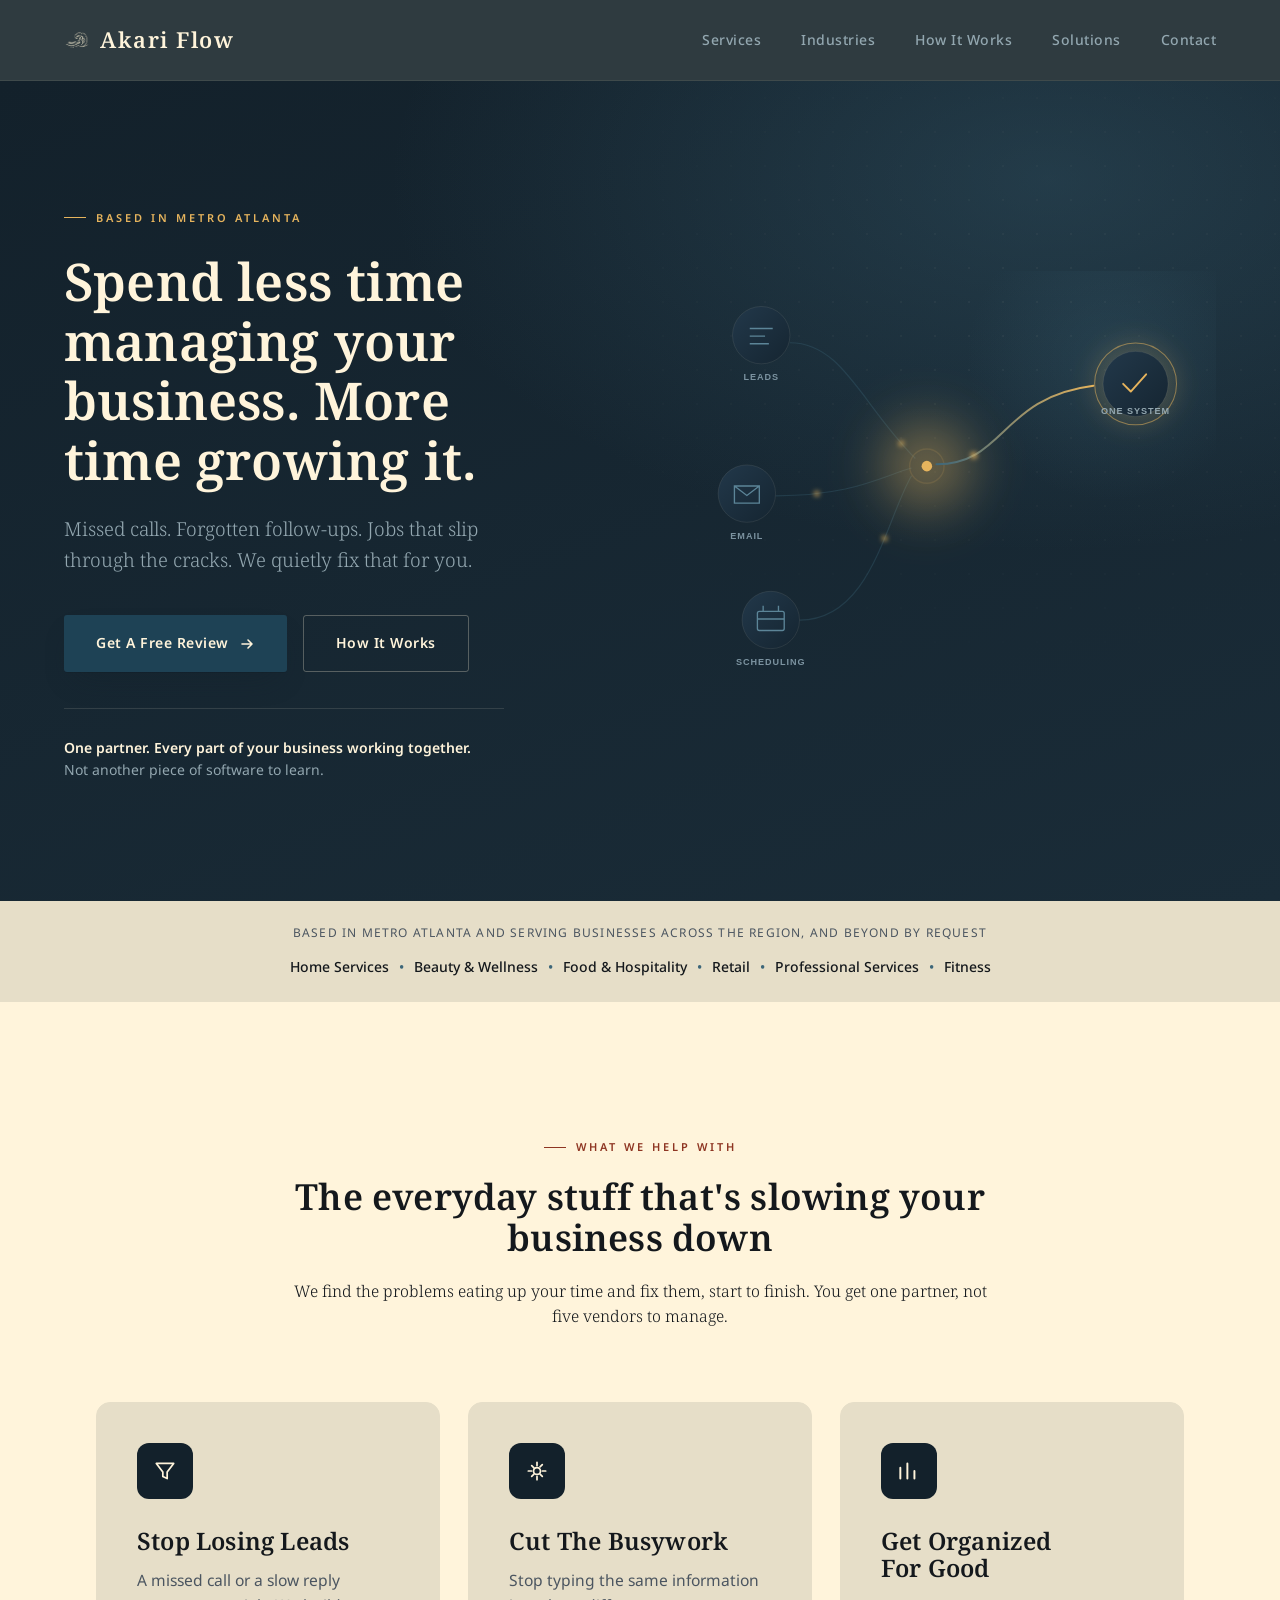
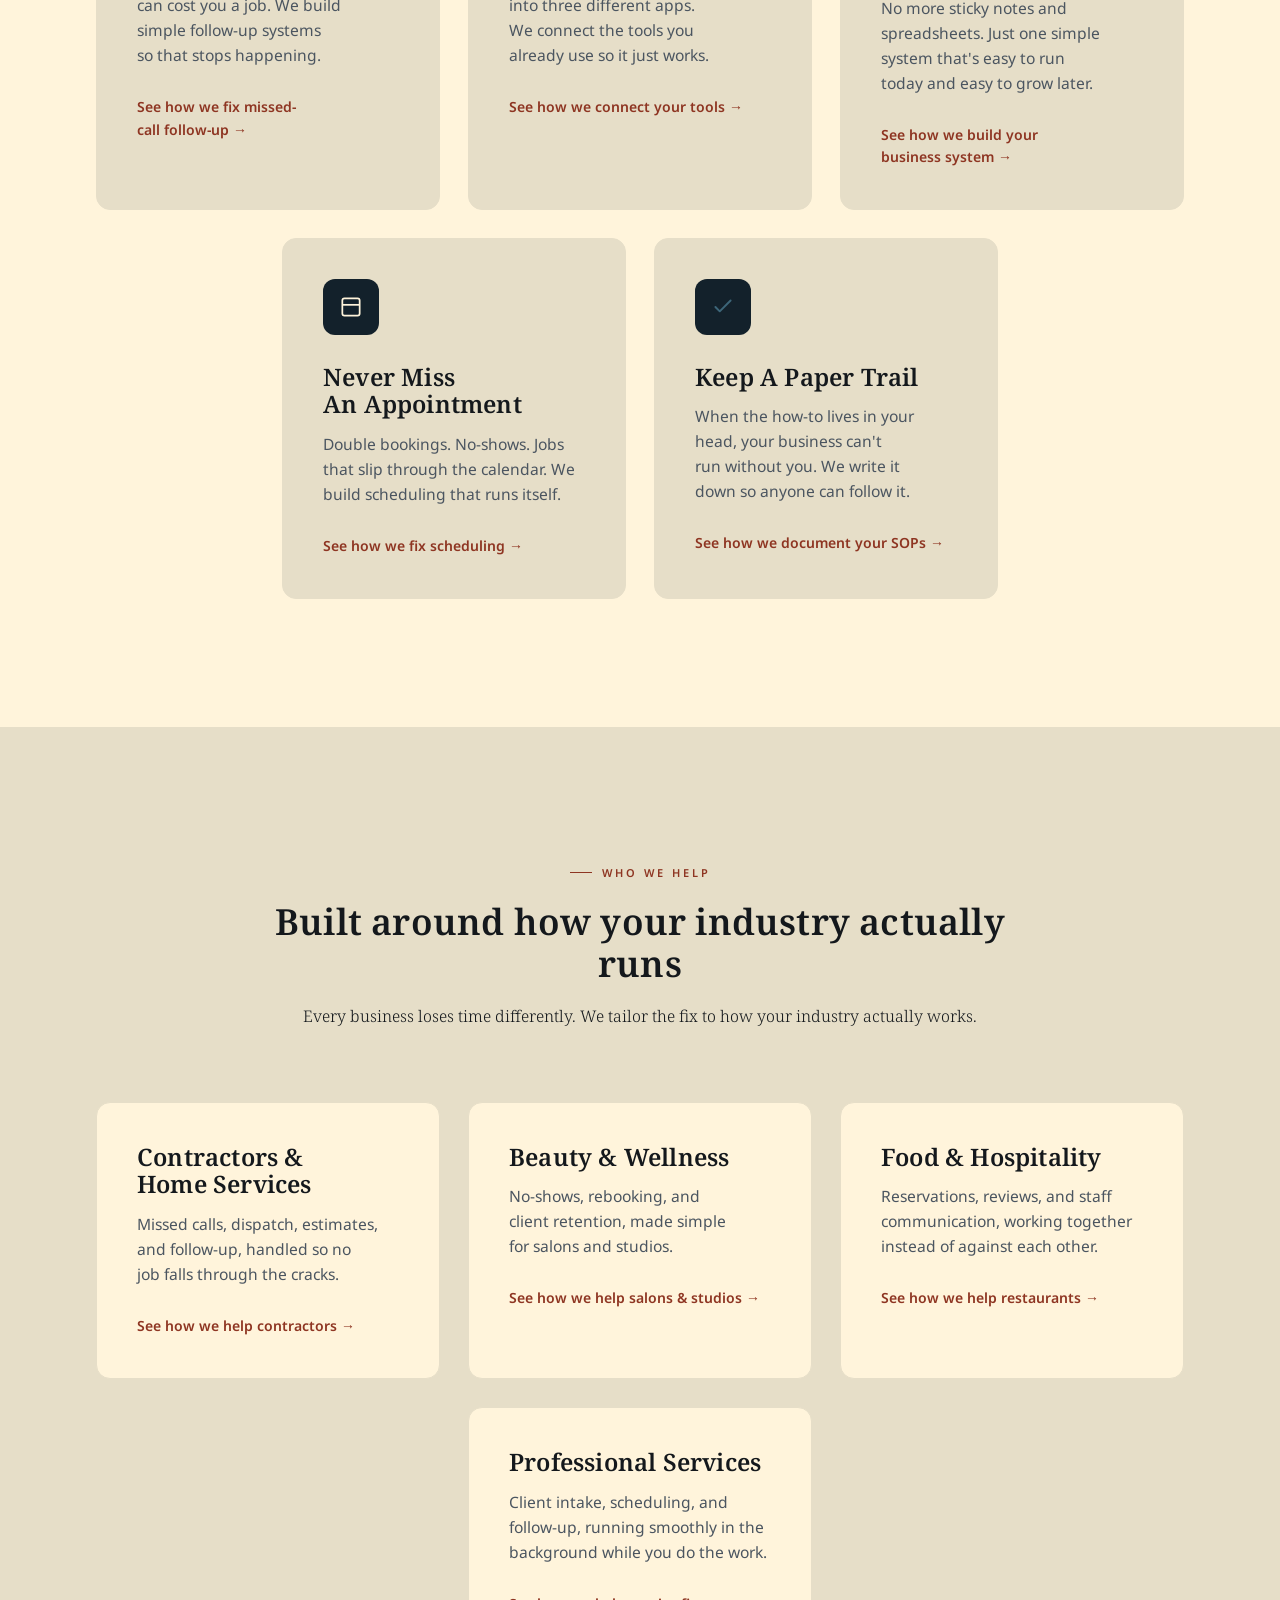
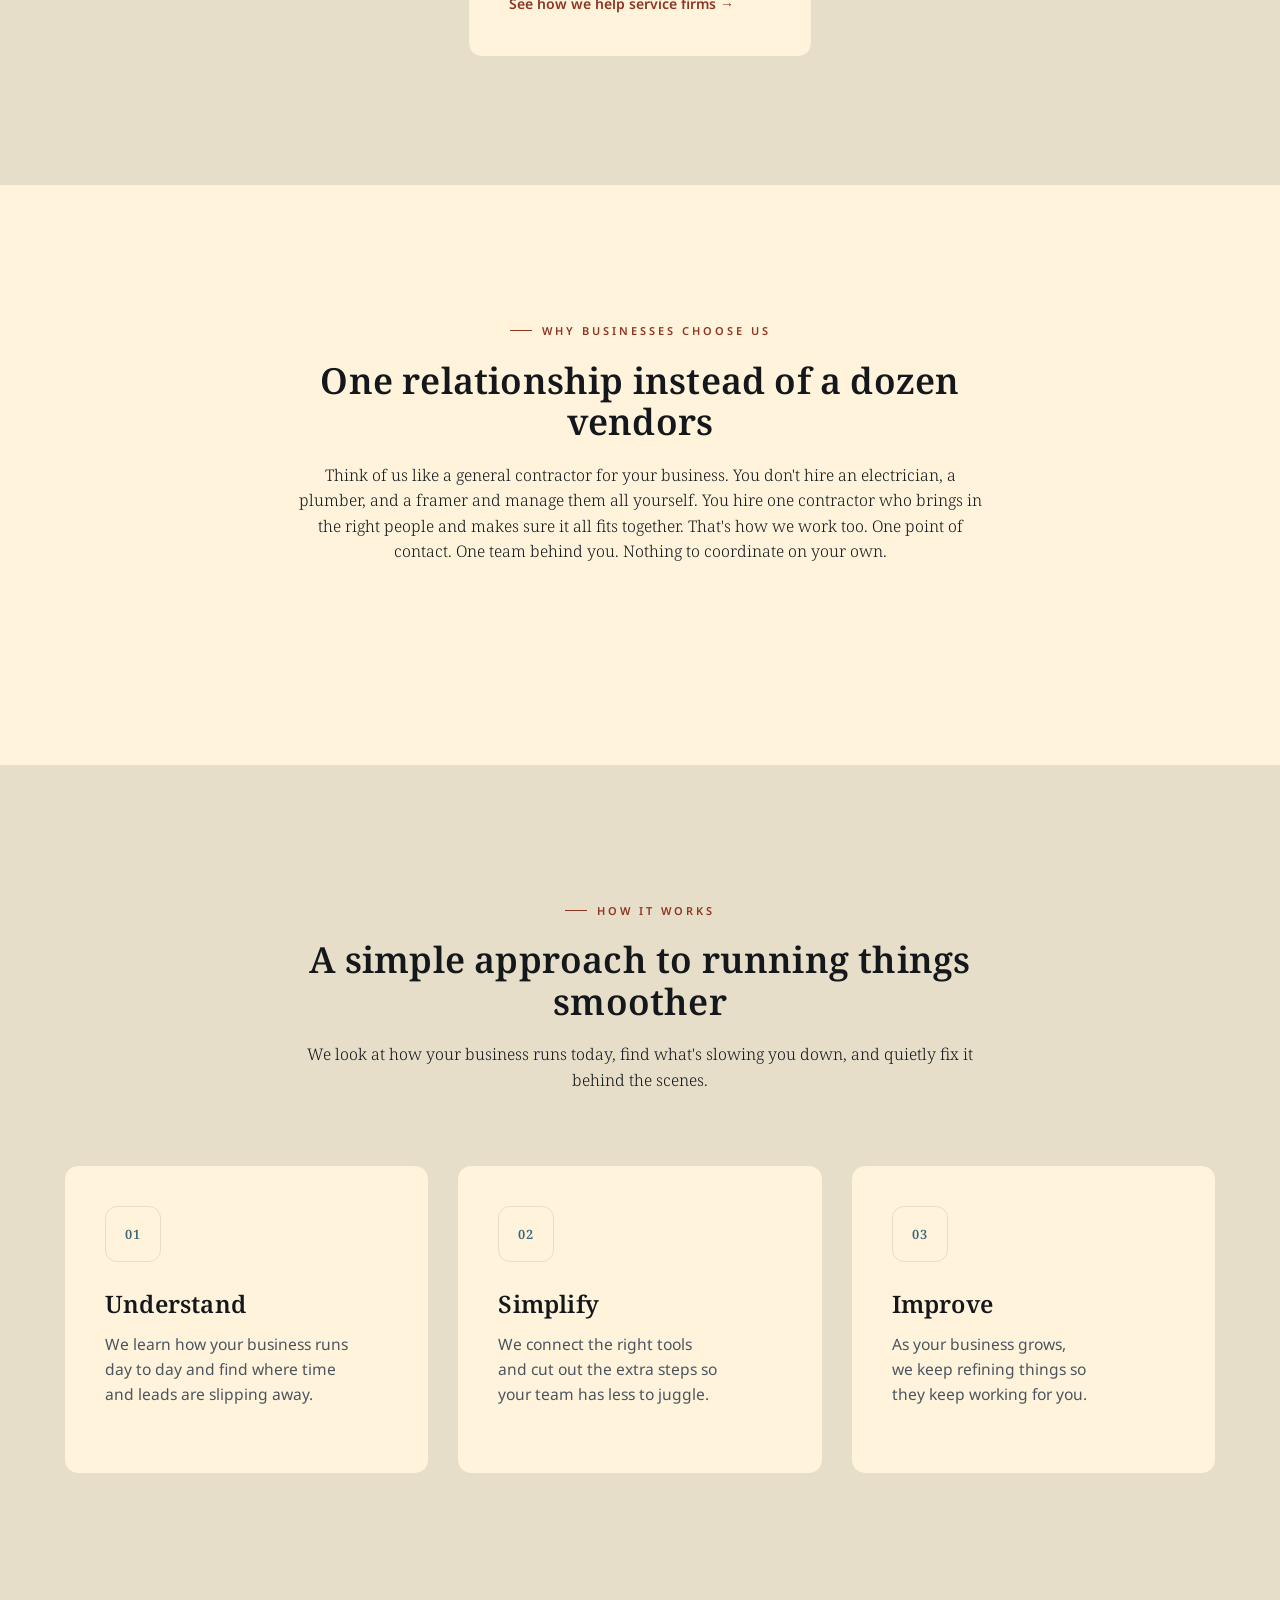
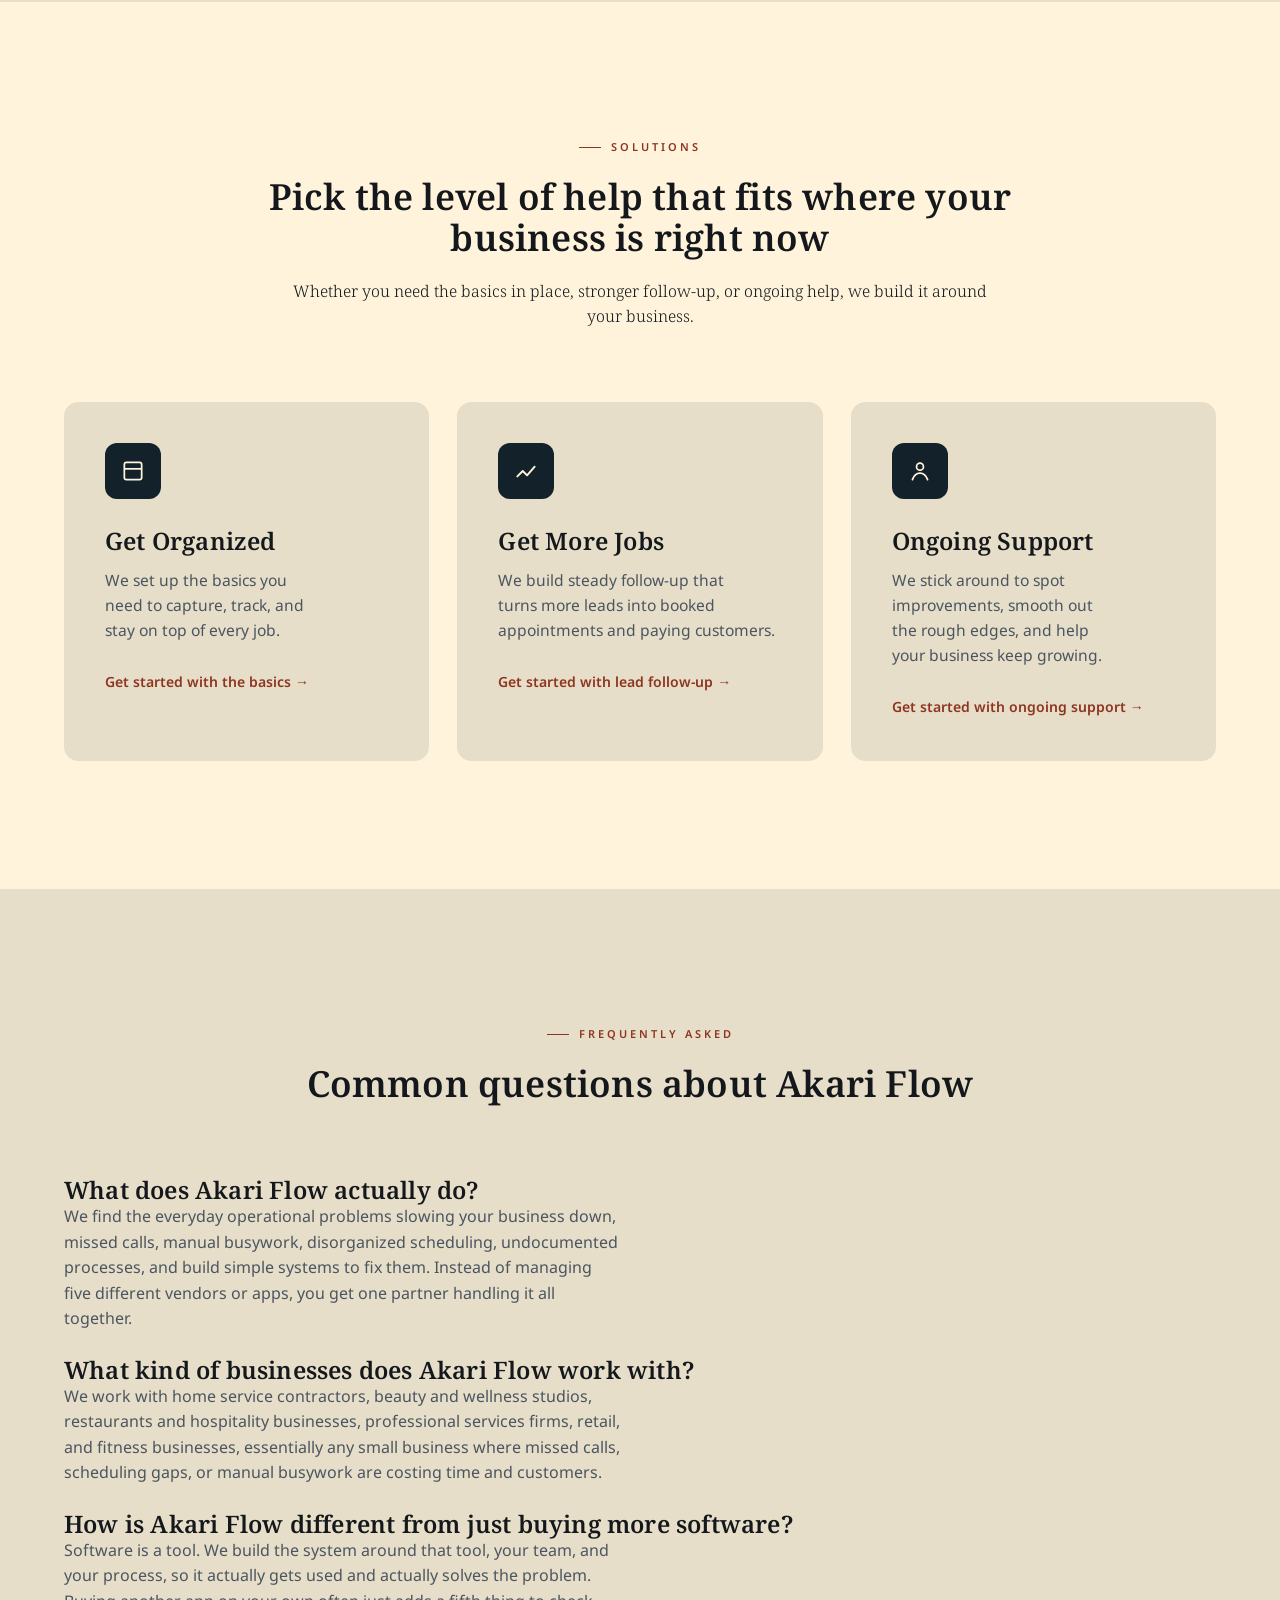
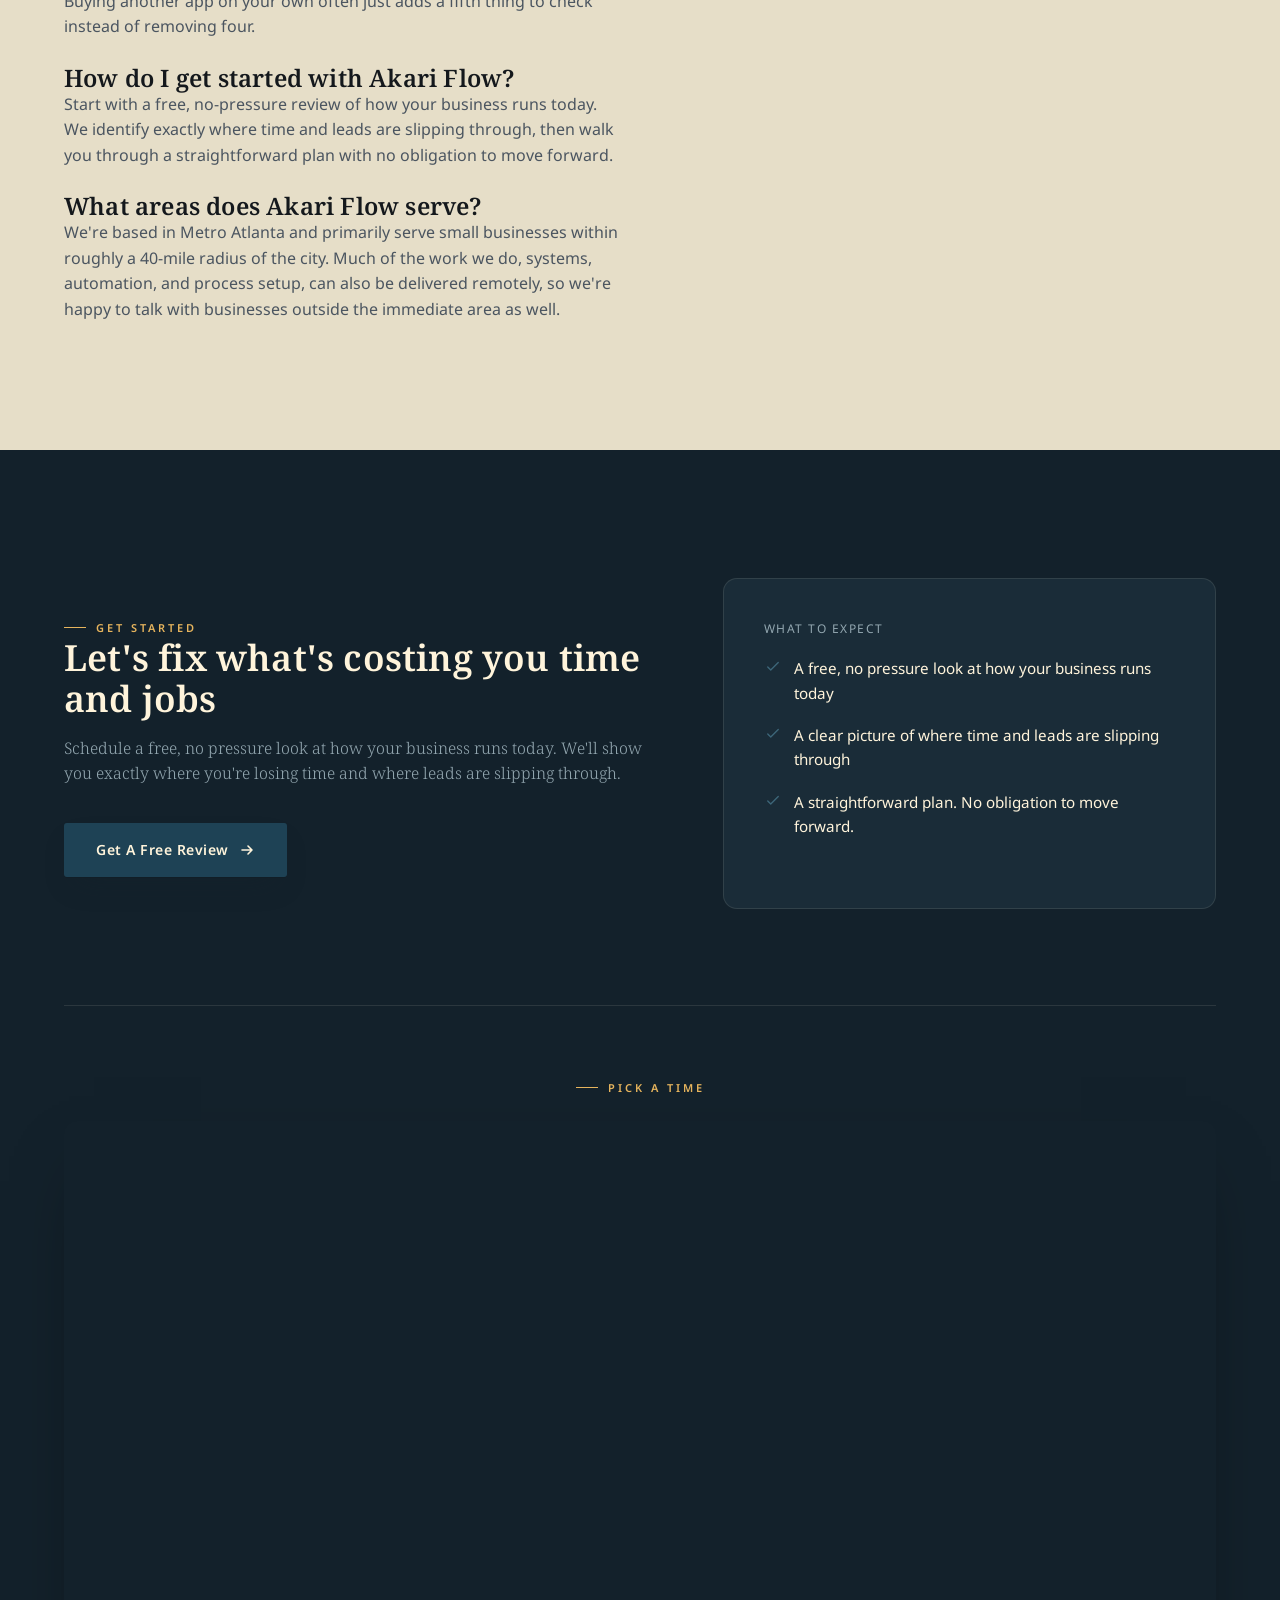
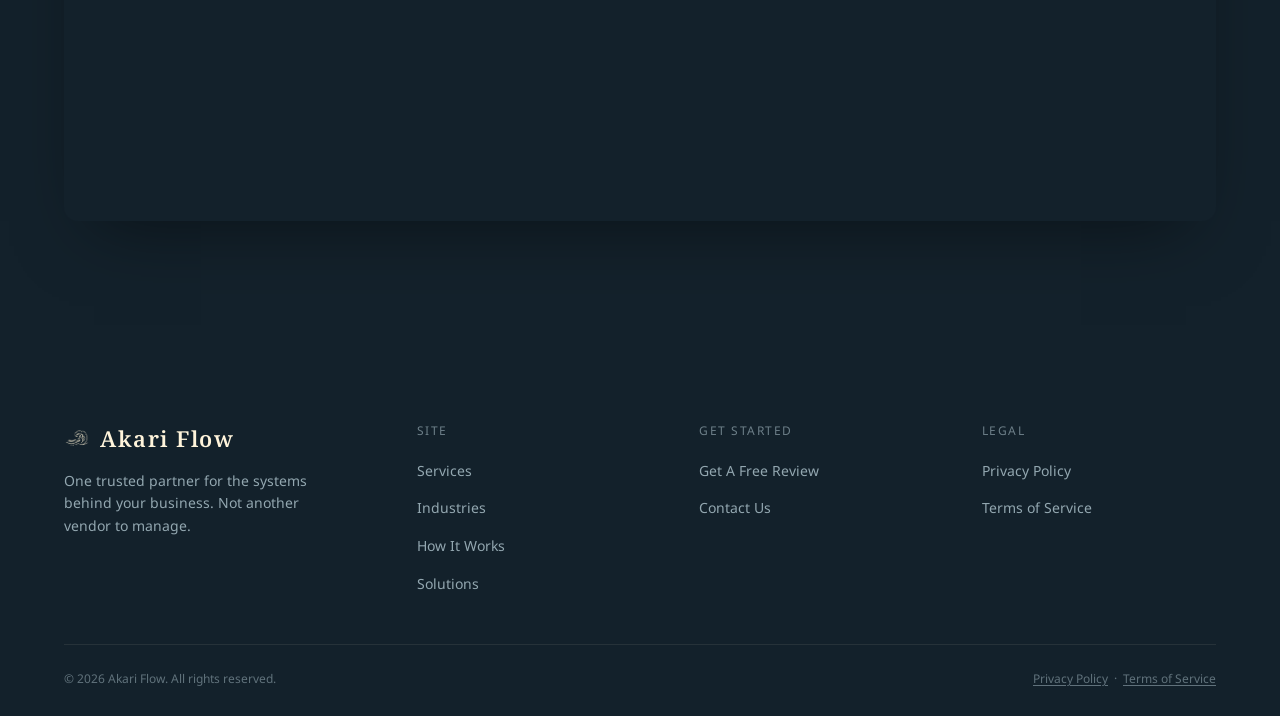
==== commit 44d66ac7: "fixed schema for AIO/SEO optimization" ====
--- a/index.html
+++ b/index.html
@@ -4,14 +4,14 @@
 <meta charset="UTF-8" />
 <meta name="viewport" content="width=device-width, initial-scale=1.0" />
 <title>Akari Flow | Your Business Operations Partner</title>
-<meta name="description" content="Akari Flow is the one partner that keeps your business running smoothly. We quietly fix the everyday stuff that's slowing you down." />
+<meta name="description" content="Akari Flow is a Metro Atlanta-based business operations partner that keeps your business running smoothly. We quietly fix the everyday stuff that's slowing you down." />
 <meta name="theme-color" content="#13212B" />
 
 <!-- Open Graph / social share preview -->
 <meta property="og:type" content="website" />
 <meta property="og:site_name" content="Akari Flow" />
 <meta property="og:title" content="Akari Flow | Your Business Operations Partner" />
-<meta property="og:description" content="One partner. Every part of your business working together. We handle the systems so you can run your business." />
+<meta property="og:description" content="A Metro Atlanta-based partner for your business. Every part of your business working together. We handle the systems so you can run your business." />
 <meta property="og:url" content="https://akariflow.com" />
 <meta property="og:image" content="https://akariflow.com/assets/img/akariflow-og.png" />
 <meta property="og:image:width" content="1200" />
@@ -23,11 +23,90 @@
 <meta name="twitter:description" content="One partner. Every part of your business working together." />
 <meta name="twitter:image" content="https://akariflow.com/assets/img/akariflow-og.png" />
 
+<link rel="canonical" href="https://akariflow.com/" />
 <link rel="stylesheet" href="css/style.css" />
 <link rel="icon" type="image/x-icon" href="assets/favicon/favicon.ico" />
 <link rel="icon" type="image/png" sizes="32x32" href="assets/favicon/favicon-32x32.png" />
 <link rel="icon" type="image/png" sizes="16x16" href="assets/favicon/favicon-16x16.png" />
 <link rel="apple-touch-icon" sizes="180x180" href="assets/favicon/apple-touch-icon.png" />
+
+<script type="application/ld+json">
+{
+  "@context": "https://schema.org",
+  "@graph": [
+    {
+      "@type": "ProfessionalService",
+      "@id": "https://akariflow.com/#organization",
+      "name": "Akari Flow",
+      "url": "https://akariflow.com/",
+      "logo": "https://akariflow.com/assets/logo/akari-icon-cream.png",
+      "image": "https://akariflow.com/assets/img/akariflow-og.png",
+      "description": "Akari Flow is a Metro Atlanta-based business operations partner helping small businesses fix everyday operational problems, missed calls, disorganized scheduling, and manual busywork, by building simple systems that keep the business running smoothly. Primarily serving Metro Atlanta, with capacity to work with businesses beyond the region.",
+      "areaServed": {
+        "@type": "GeoCircle",
+        "geoMidpoint": {
+          "@type": "GeoCoordinates",
+          "latitude": 33.7490,
+          "longitude": -84.3880
+        },
+        "geoRadius": "64374"
+      },
+      "priceRange": "$$",
+      "serviceType": [
+        "Customer Communication Systems",
+        "Business Process Automation",
+        "Scheduling & Operations",
+        "Documentation & SOPs"
+      ]
+    },
+    {
+      "@type": "FAQPage",
+      "mainEntity": [
+        {
+          "@type": "Question",
+          "name": "What does Akari Flow actually do?",
+          "acceptedAnswer": {
+            "@type": "Answer",
+            "text": "Akari Flow finds the everyday operational problems slowing your business down, missed calls, manual busywork, disorganized scheduling, undocumented processes, and builds simple systems to fix them. Instead of managing five different vendors or apps, you get one partner handling it all together."
+          }
+        },
+        {
+          "@type": "Question",
+          "name": "What kind of businesses does Akari Flow work with?",
+          "acceptedAnswer": {
+            "@type": "Answer",
+            "text": "We work with home service contractors, beauty and wellness studios, restaurants and hospitality businesses, professional services firms, retail, and fitness businesses, essentially any small business where missed calls, scheduling gaps, or manual busywork are costing time and customers."
+          }
+        },
+        {
+          "@type": "Question",
+          "name": "How is Akari Flow different from just buying more software?",
+          "acceptedAnswer": {
+            "@type": "Answer",
+            "text": "Software is a tool. Akari Flow builds the system around that tool, your team, and your process, so it actually gets used and actually solves the problem. Buying another app on your own often just adds a fifth thing to check instead of removing four."
+          }
+        },
+        {
+          "@type": "Question",
+          "name": "How do I get started with Akari Flow?",
+          "acceptedAnswer": {
+            "@type": "Answer",
+            "text": "Start with a free, no-pressure review of how your business runs today. We identify exactly where time and leads are slipping through, then walk you through a straightforward plan with no obligation to move forward."
+          }
+        },
+        {
+          "@type": "Question",
+          "name": "What areas does Akari Flow serve?",
+          "acceptedAnswer": {
+            "@type": "Answer",
+            "text": "Akari Flow is based in Metro Atlanta and primarily serves small businesses within roughly a 40-mile radius of the city. Much of the work we do, systems, automation, and process setup, can also be delivered remotely, so we're happy to talk with businesses outside the immediate area as well."
+          }
+        }
+      ]
+    }
+  ]
+}
+</script>
 </head>
 <body>
 
@@ -37,7 +116,7 @@
   <nav aria-label="Primary Navigation">
     <div class="container">
       <a href="/" class="logo">
-        <img class="logo-mark" src="assets/logo/akari-icon-cream.png" alt="Akari Flow with wave icon" width="26" height="26" />
+        <img class="logo-mark" src="assets/logo/akari-icon-cream.png" alt="" width="26" height="26" />
         Akari Flow
       </a>
 
@@ -63,7 +142,7 @@
   <section class="hero">
     <div class="container">
       <div class="hero-content">
-        <p class="eyebrow eyebrow--on-dark">One Less Thing To Worry About</p>
+        <p class="eyebrow eyebrow--on-dark">Based In Metro Atlanta</p>
         <h1>Spend less time managing your business. More time growing it.</h1>
         <p class="lede">
           Missed calls. Forgotten follow-ups. Jobs that slip through the cracks. We quietly fix that for you.
@@ -83,7 +162,7 @@
       </div>
 
       <div class="hero-visual" aria-hidden="true">
-        <img class="flow-svg" src="assets/graphics/hero-flow.svg" alt="animated svg file of files transferring data to single location" width="540" height="460" />
+        <img class="flow-svg" src="assets/graphics/hero-flow.svg" alt="Diagram of scattered business data flowing into one connected system" width="540" height="460" />
       </div>
     </div>
   </section>
@@ -91,7 +170,7 @@
   <!-- ======================================== TRUST STRIP ========================================= -->
   <section class="trust-strip">
     <div class="container">
-      <span class="caption">We work with businesses like yours</span>
+      <span class="caption">Based in Metro Atlanta and serving businesses across the region, and beyond by request</span>
 <span class="trust-list">
   <span>Home Services</span><span>Beauty & Wellness</span><span>Food & Hospitality</span><span>Retail</span><span>Professional Services</span><span>Fitness</span>
 </span>
@@ -112,47 +191,47 @@
       <div class="services-grid services-grid--wide reveal-group">
         <article class="service-card reveal">
           <div class="service-icon">
-            <img src="assets/icons/leads.svg" alt="image of filter icon" width="26" height="26" />
+            <img src="assets/icons/leads.svg" alt="" width="26" height="26" />
           </div>
           <h3>Stop Losing Leads</h3>
           <p>A missed call or a slow reply can cost you a job. We build simple follow-up systems so that stops happening.</p>
-          <a href="services/customer-communication.html">Learn More →</a>
-        </article>
-
-        <article class="service-card reveal">
-          <div class="service-icon">
-            <img src="assets/icons/busywork.svg" alt="image of sun" width="26" height="26" />
+          <a href="services/customer-communication.html">See how we fix missed-call follow-up →</a>
+        </article>
+
+        <article class="service-card reveal">
+          <div class="service-icon">
+            <img src="assets/icons/busywork.svg" alt="" width="26" height="26" />
           </div>
           <h3>Cut The Busywork</h3>
           <p>Stop typing the same information into three different apps. We connect the tools you already use so it just works.</p>
-          <a href="services/ai-integration.html">Learn More →</a>
-        </article>
-
-        <article class="service-card reveal">
-          <div class="service-icon">
-            <img src="assets/icons/operations.svg" alt="image of metrics icon" width="26" height="26" />
+          <a href="services/ai-integration.html">See how we connect your tools →</a>
+        </article>
+
+        <article class="service-card reveal">
+          <div class="service-icon">
+            <img src="assets/icons/operations.svg" alt="" width="26" height="26" />
           </div>
           <h3>Get Organized For Good</h3>
           <p>No more sticky notes and spreadsheets. Just one simple system that's easy to run today and easy to grow later.</p>
-          <a href="services/business-systems.html">Learn More →</a>
-        </article>
-
-        <article class="service-card reveal">
-          <div class="service-icon">
-            <img src="assets/icons/foundation.svg" alt="image of calendar icon" width="26" height="26" />
+          <a href="services/business-systems.html">See how we build your business system →</a>
+        </article>
+
+        <article class="service-card reveal">
+          <div class="service-icon">
+            <img src="assets/icons/foundation.svg" alt="" width="26" height="26" />
           </div>
           <h3>Never Miss An Appointment</h3>
           <p>Double bookings. No-shows. Jobs that slip through the calendar. We build scheduling that runs itself.</p>
-          <a href="services/scheduling-operations.html">Learn More →</a>
-        </article>
-
-        <article class="service-card reveal">
-          <div class="service-icon">
-            <img src="assets/icons/check.svg" alt="image of check icon" width="26" height="26" />
+          <a href="services/scheduling-operations.html">See how we fix scheduling →</a>
+        </article>
+
+        <article class="service-card reveal">
+          <div class="service-icon">
+            <img src="assets/icons/check.svg" alt="" width="26" height="26" />
           </div>
           <h3>Keep A Paper Trail</h3>
           <p>When the how-to lives in your head, your business can't run without you. We write it down so anyone can follow it.</p>
-          <a href="services/documentation-sops.html">Learn More →</a>
+          <a href="services/documentation-sops.html">See how we document your SOPs →</a>
         </article>
       </div>
     </div>
@@ -173,25 +252,25 @@
         <article class="service-card reveal" style="background: var(--color-paper);">
           <h3>Contractors & Home Services</h3>
           <p>Missed calls, dispatch, estimates, and follow-up, handled so no job falls through the cracks.</p>
-          <a href="industries/contractors.html">Learn More →</a>
+          <a href="industries/contractors.html">See how we help contractors →</a>
         </article>
 
         <article class="service-card reveal" style="background: var(--color-paper);">
           <h3>Beauty & Wellness</h3>
           <p>No-shows, rebooking, and client retention, made simple for salons and studios.</p>
-          <a href="industries/beauty-wellness.html">Learn More →</a>
+          <a href="industries/beauty-wellness.html">See how we help salons & studios →</a>
         </article>
 
         <article class="service-card reveal" style="background: var(--color-paper);">
           <h3>Food & Hospitality</h3>
           <p>Reservations, reviews, and staff communication, working together instead of against each other.</p>
-          <a href="industries/food-hospitality.html">Learn More →</a>
+          <a href="industries/food-hospitality.html">See how we help restaurants →</a>
         </article>
 
         <article class="service-card reveal" style="background: var(--color-paper);">
           <h3>Professional Services</h3>
           <p>Client intake, scheduling, and follow-up, running smoothly in the background while you do the work.</p>
-          <a href="industries/professional-services.html">Learn More →</a>
+          <a href="industries/professional-services.html">See how we help service firms →</a>
         </article>
       </div>
     </div>
@@ -260,30 +339,73 @@
       <div class="services-grid reveal-group">
         <article class="service-card reveal">
           <div class="service-icon">
-            <img src="assets/icons/foundation.svg" alt="image of file icon" width="26" height="26" />
+            <img src="assets/icons/foundation.svg" alt="" width="26" height="26" />
           </div>
           <h3>Get Organized</h3>
           <p>We set up the basics you need to capture, track, and stay on top of every job.</p>
-          <a href="#contact">Learn More →</a>
-        </article>
-
-        <article class="service-card reveal">
-          <div class="service-icon">
-            <img src="assets/icons/growth.svg" alt="image of growth chart icon" width="26" height="26" />
+          <a href="#contact">Get started with the basics →</a>
+        </article>
+
+        <article class="service-card reveal">
+          <div class="service-icon">
+            <img src="assets/icons/growth.svg" alt="" width="26" height="26" />
           </div>
           <h3>Get More Jobs</h3>
           <p>We build steady follow-up that turns more leads into booked appointments and paying customers.</p>
-          <a href="#contact">Learn More →</a>
-        </article>
-
-        <article class="service-card reveal">
-          <div class="service-icon">
-            <img src="assets/icons/partner.svg" alt="image of person icon" width="26" height="26" />
+          <a href="#contact">Get started with lead follow-up →</a>
+        </article>
+
+        <article class="service-card reveal">
+          <div class="service-icon">
+            <img src="assets/icons/partner.svg" alt="" width="26" height="26" />
           </div>
           <h3>Ongoing Support</h3>
           <p>We stick around to spot improvements, smooth out the rough edges, and help your business keep growing.</p>
-          <a href="#contact">Learn More →</a>
-        </article>
+          <a href="#contact">Get started with ongoing support →</a>
+        </article>
+      </div>
+    </div>
+  </section>
+
+  <!-- ======================================== FAQ ========================================= -->
+  <section id="faq" class="section" style="background: var(--color-mist);">
+    <div class="container">
+      <div class="section-heading reveal">
+        <p class="eyebrow">Frequently Asked</p>
+        <h2>Common questions about Akari Flow</h2>
+      </div>
+
+      <div class="reveal-group" style="display:flex; flex-direction:column; gap:1.5rem; max-width: 780px;">
+        <div class="reveal">
+          <h3>What does Akari Flow actually do?</h3>
+          <p>We find the everyday operational problems slowing your business down, missed calls, manual busywork,
+          disorganized scheduling, undocumented processes, and build simple systems to fix them. Instead of managing
+          five different vendors or apps, you get one partner handling it all together.</p>
+        </div>
+        <div class="reveal">
+          <h3>What kind of businesses does Akari Flow work with?</h3>
+          <p>We work with home service contractors, beauty and wellness studios, restaurants and hospitality
+          businesses, professional services firms, retail, and fitness businesses, essentially any small business
+          where missed calls, scheduling gaps, or manual busywork are costing time and customers.</p>
+        </div>
+        <div class="reveal">
+          <h3>How is Akari Flow different from just buying more software?</h3>
+          <p>Software is a tool. We build the system around that tool, your team, and your process, so it actually
+          gets used and actually solves the problem. Buying another app on your own often just adds a fifth thing to
+          check instead of removing four.</p>
+        </div>
+        <div class="reveal">
+          <h3>How do I get started with Akari Flow?</h3>
+          <p>Start with a free, no-pressure review of how your business runs today. We identify exactly where time
+          and leads are slipping through, then walk you through a straightforward plan with no obligation to move
+          forward.</p>
+        </div>
+        <div class="reveal">
+          <h3>What areas does Akari Flow serve?</h3>
+          <p>We're based in Metro Atlanta and primarily serve small businesses within roughly a 40-mile radius of
+          the city. Much of the work we do, systems, automation, and process setup, can also be delivered remotely,
+          so we're happy to talk with businesses outside the immediate area as well.</p>
+        </div>
       </div>
     </div>
   </section>
@@ -310,15 +432,15 @@
           <span class="caption">What To Expect</span>
           <ul class="contact-list">
             <li>
-              <img src="assets/icons/check.svg" alt="image of check icon" width="18" height="18" />
+              <img src="assets/icons/check.svg" alt="" width="18" height="18" />
               A free, no pressure look at how your business runs today
             </li>
             <li>
-              <img src="assets/icons/check.svg" alt="image of check icon" width="18" height="18" />
+              <img src="assets/icons/check.svg" alt="" width="18" height="18" />
               A clear picture of where time and leads are slipping through
             </li>
             <li>
-              <img src="assets/icons/check.svg" alt="image of check icon" width="18" height="18" />
+              <img src="assets/icons/check.svg" alt="" width="18" height="18" />
               A straightforward plan. No obligation to move forward.
             </li>
           </ul>
@@ -339,7 +461,7 @@
     <div class="footer-top">
       <div class="footer-brand">
         <a href="/" class="logo">
-          <img class="logo-mark" src="assets/logo/akari-icon-cream.png" alt="Akari Flow with wave" width="26" height="26" />
+          <img class="logo-mark" src="assets/logo/akari-icon-cream.png" alt="" width="26" height="26" />
           Akari Flow
         </a>
         <p>One trusted partner for the systems behind your business. Not another vendor to manage.</p>
--- a/css/style.css
+++ b/css/style.css
@@ -709,6 +709,7 @@
     border: 1px solid var(--color-line);
     border-radius: var(--radius-lg);
     transition: transform var(--transition-base), box-shadow var(--transition-base), border-color var(--transition-base);
+    text-wrap: balance;
 }
 
 .service-card:hover {
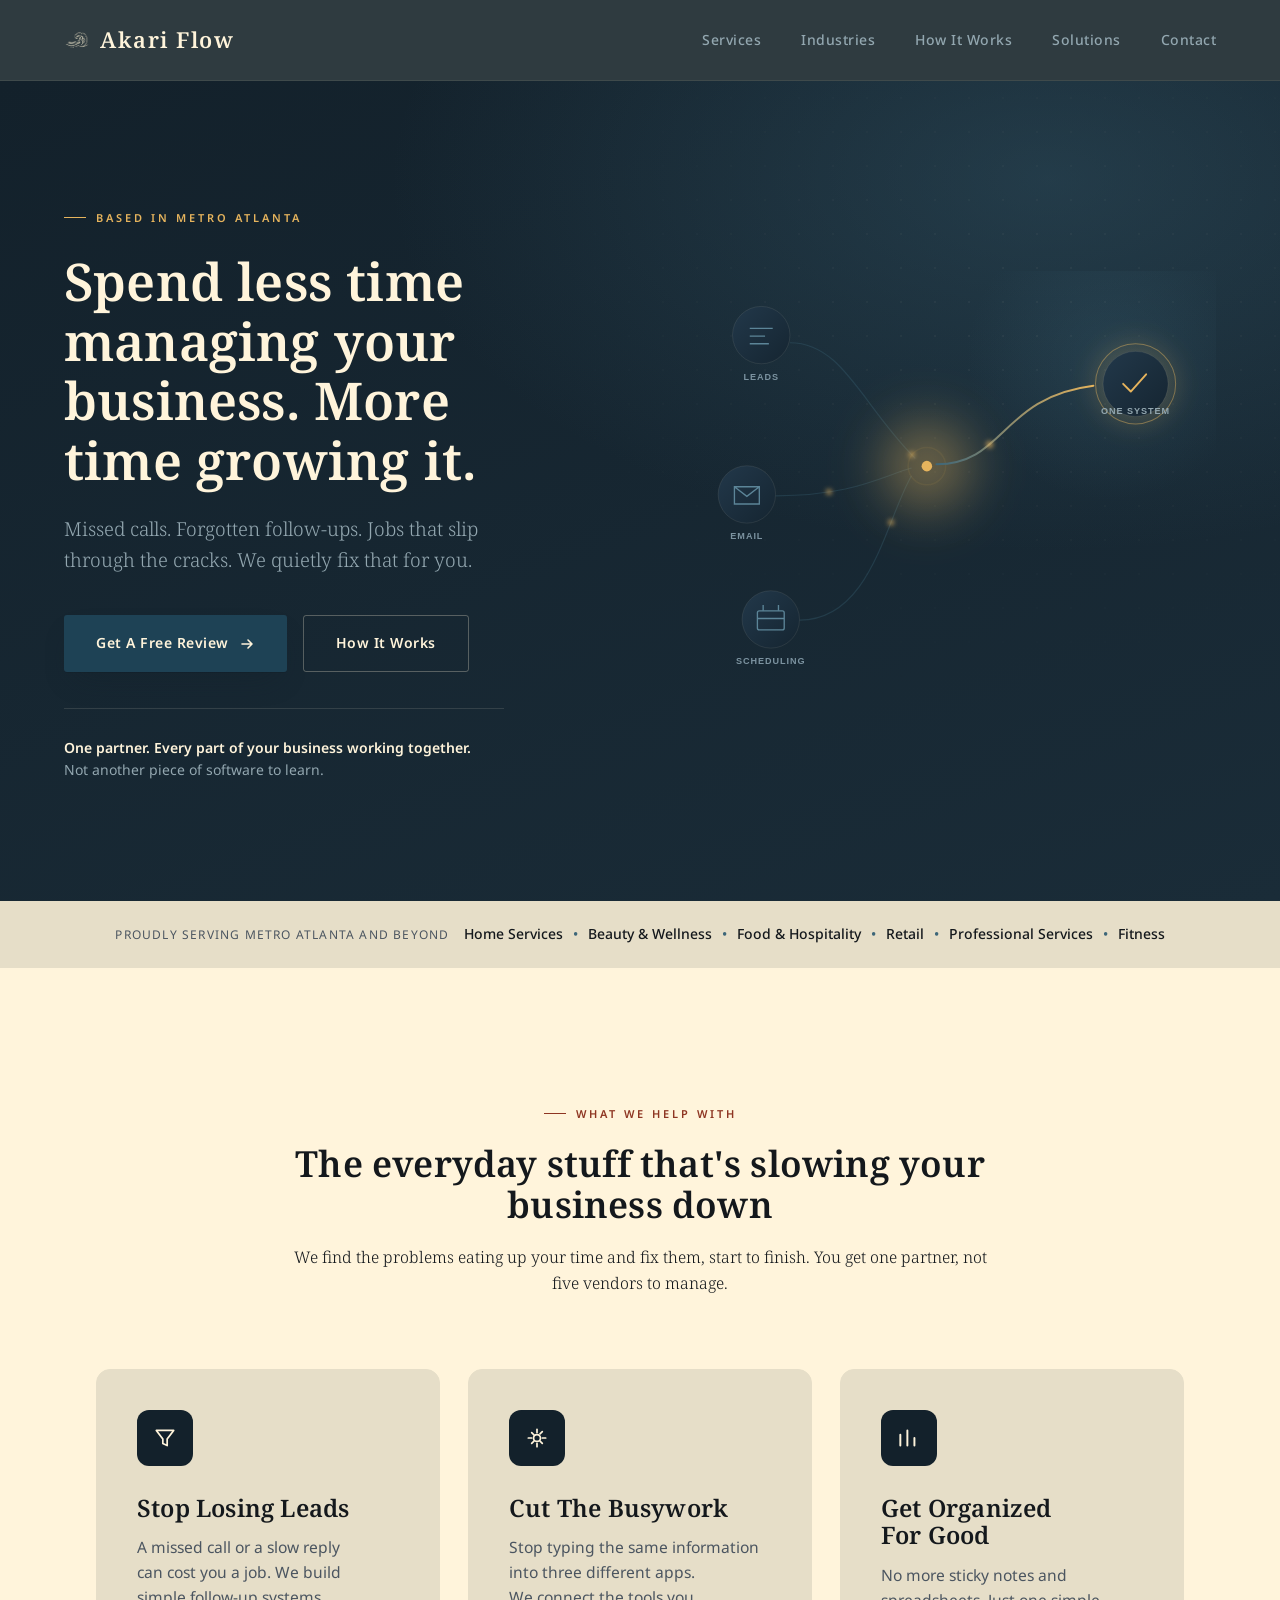
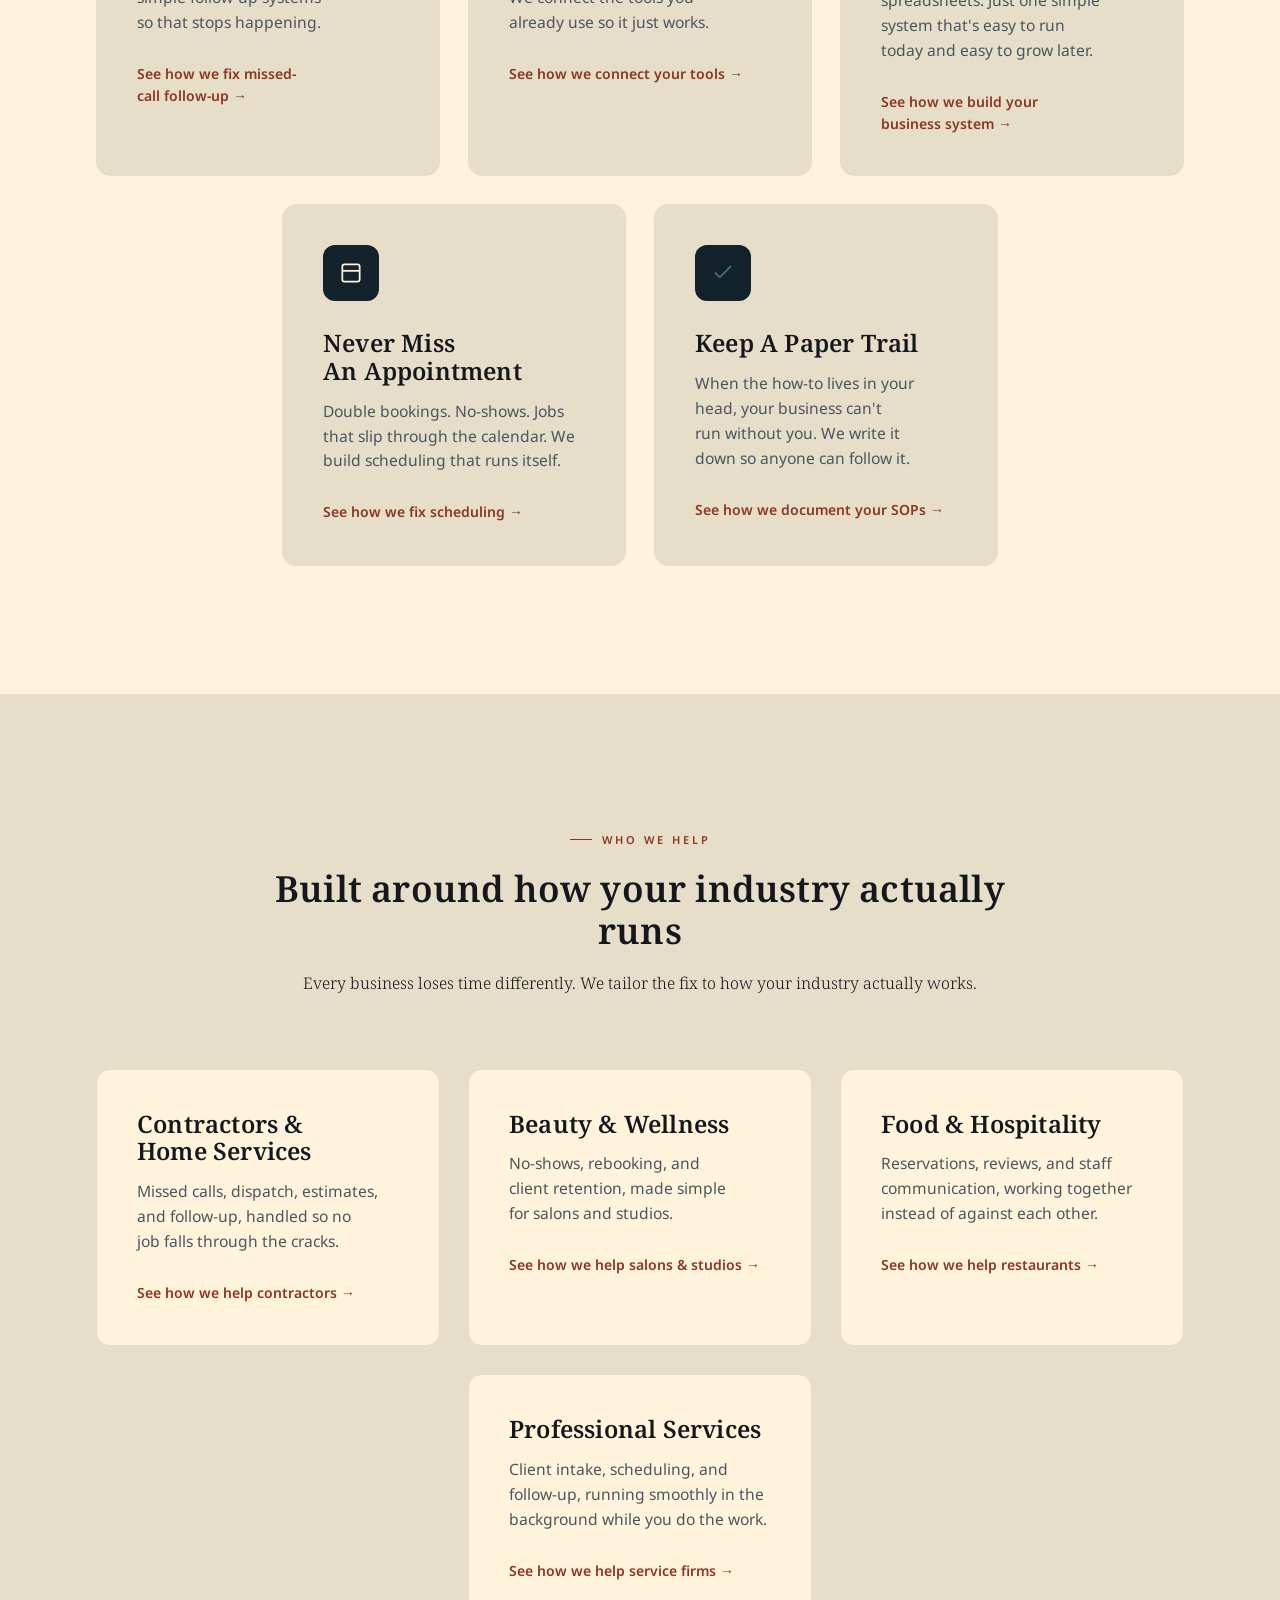
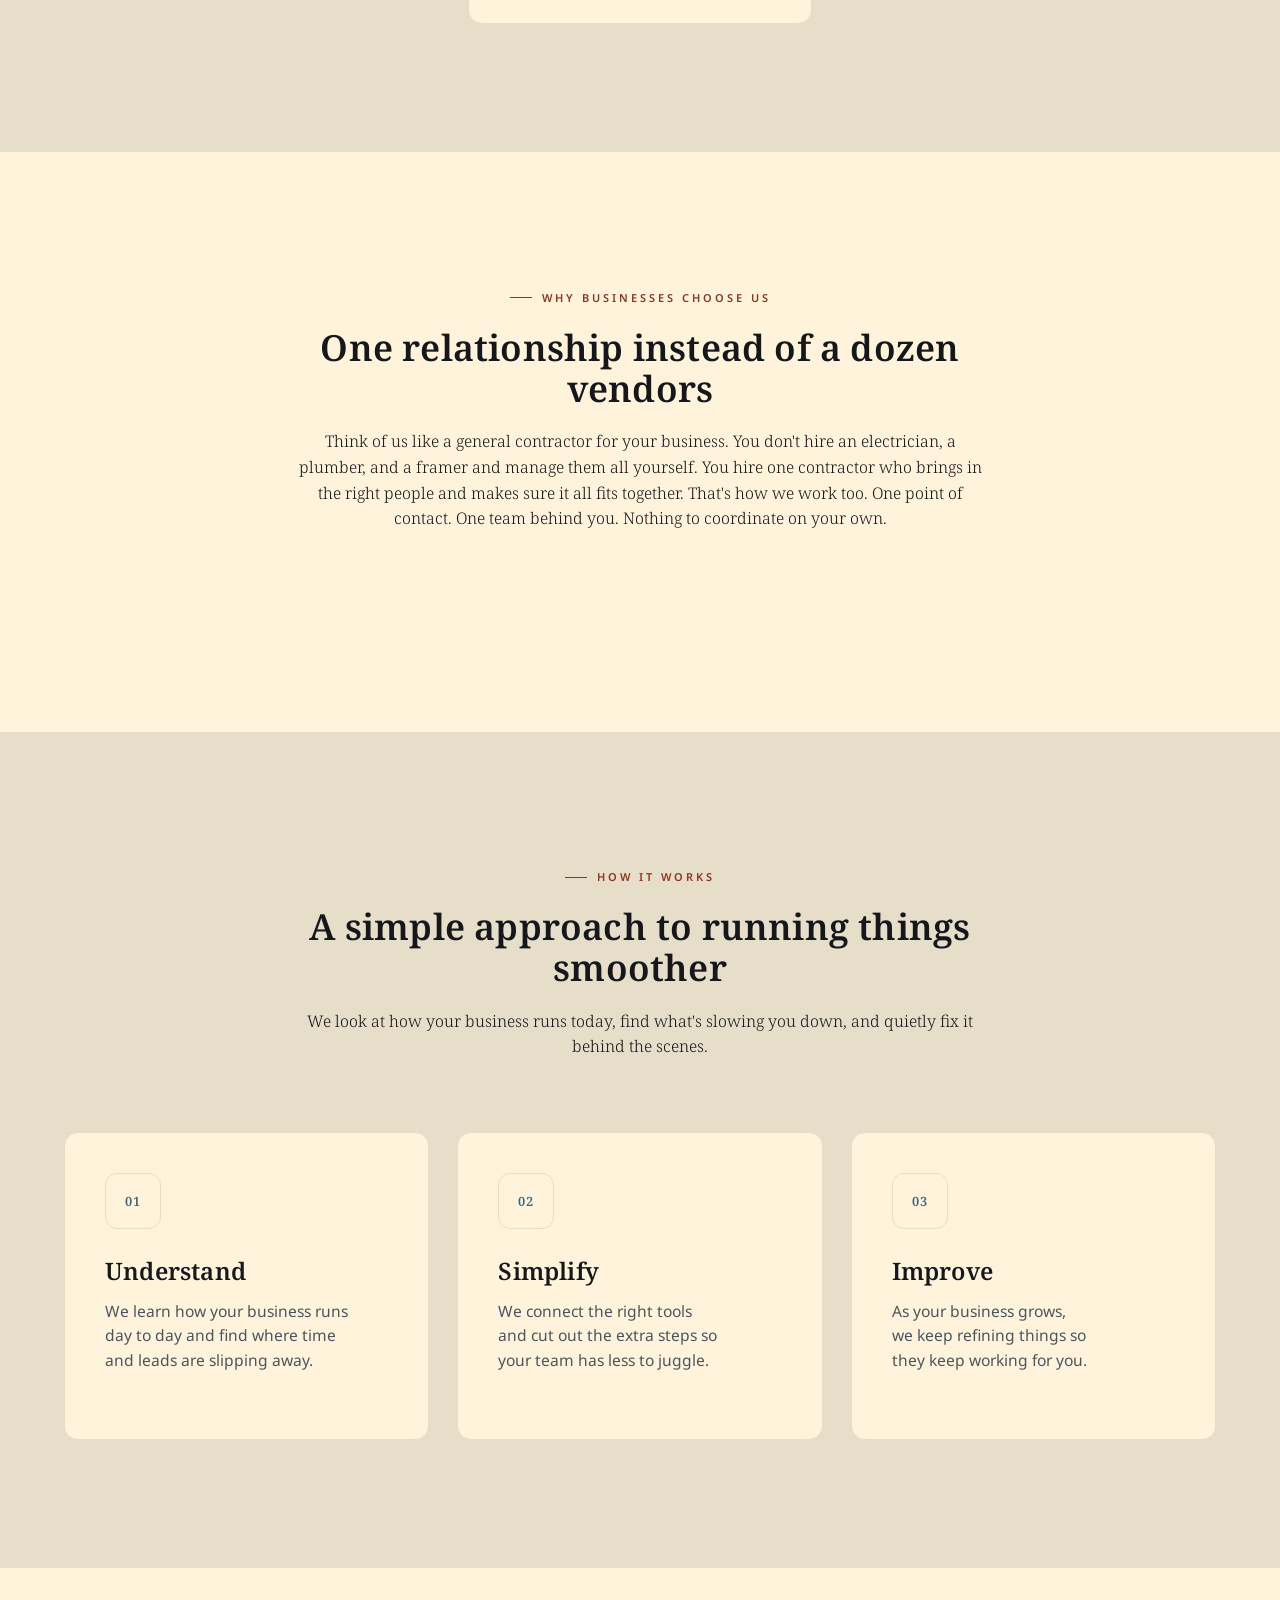
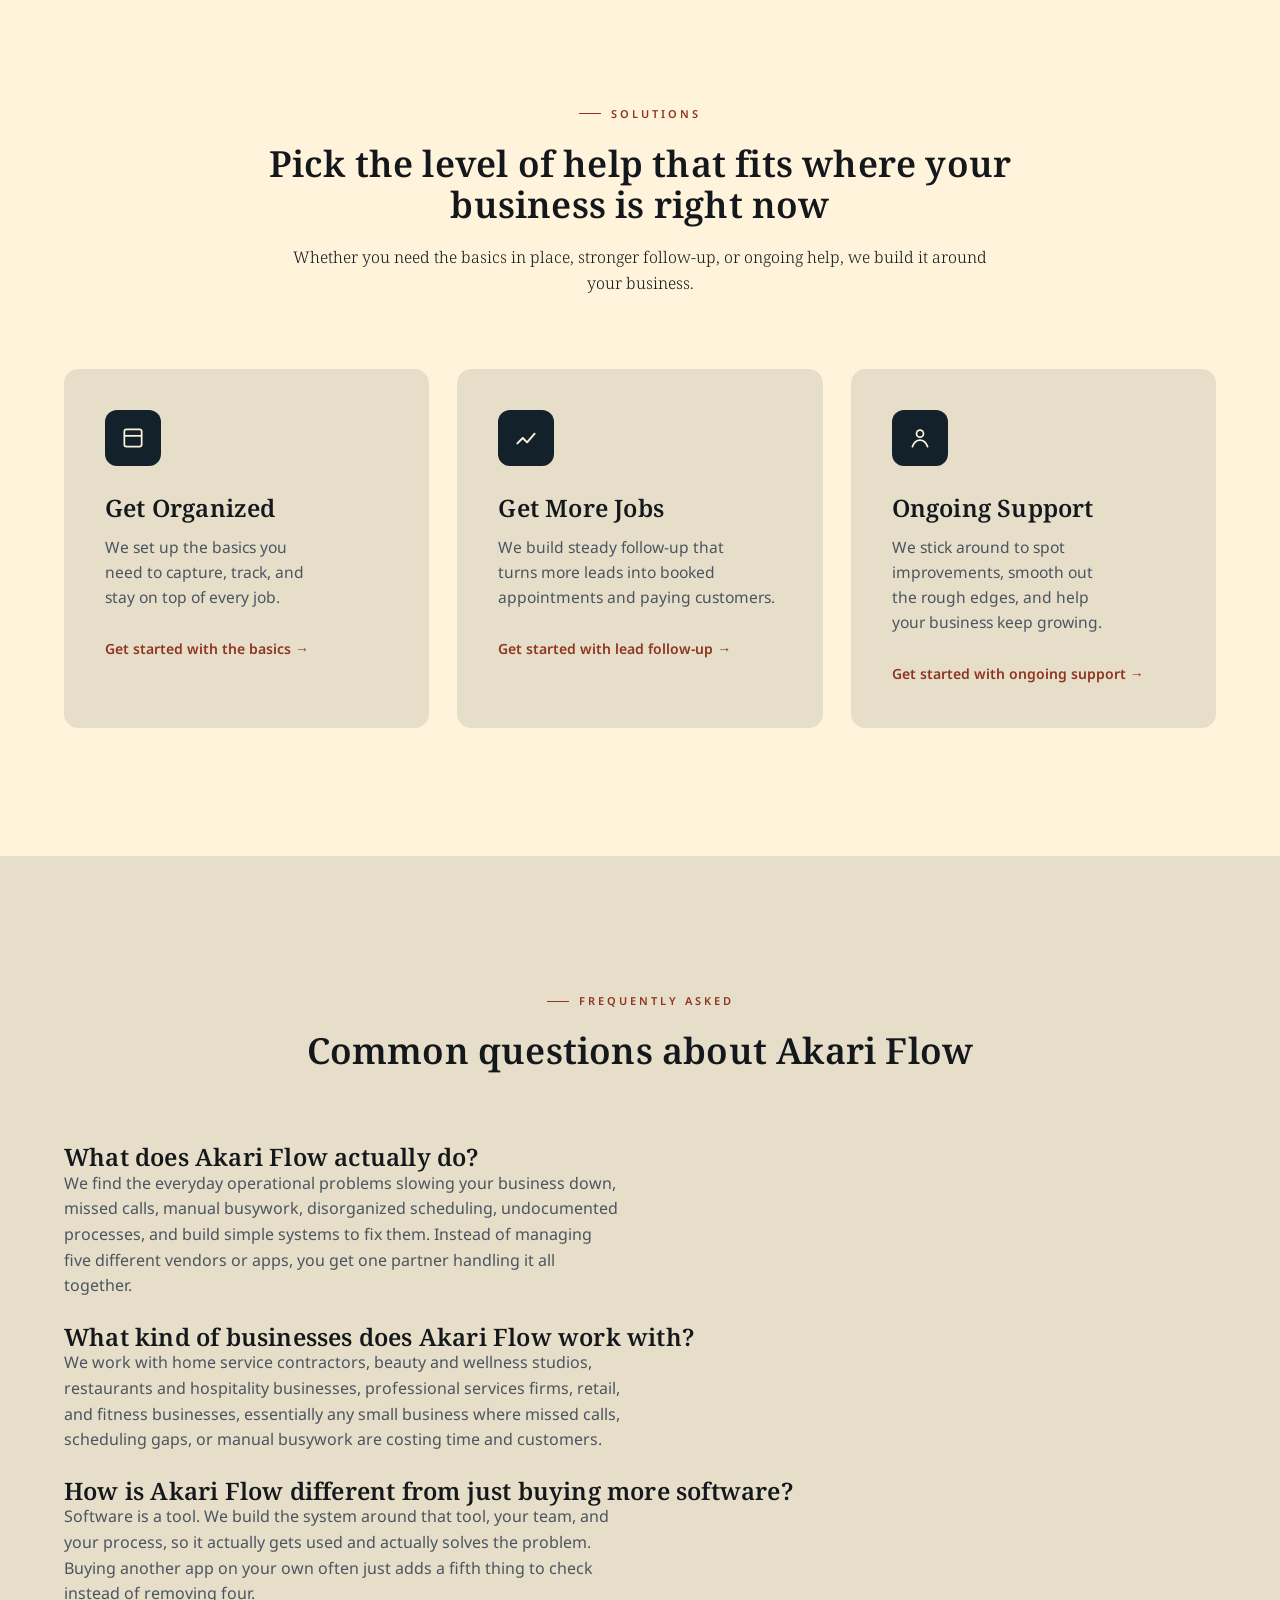
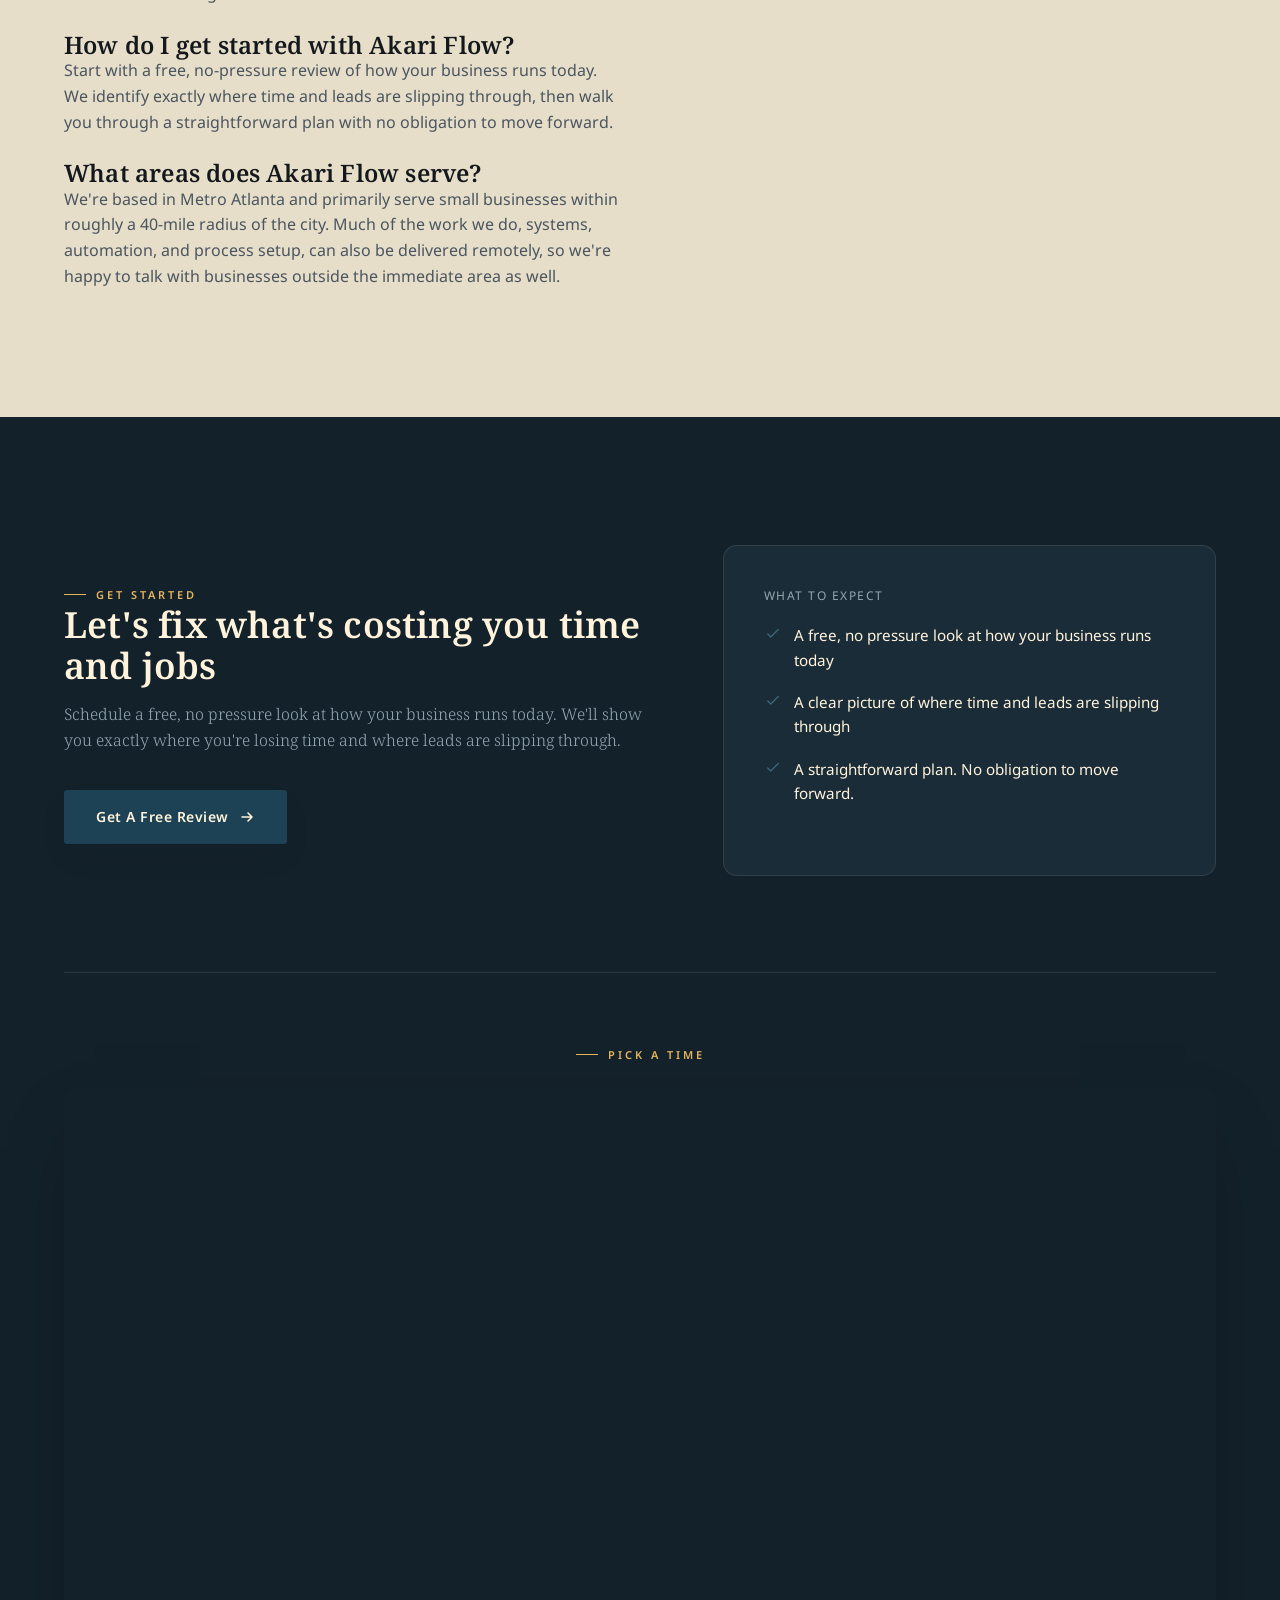
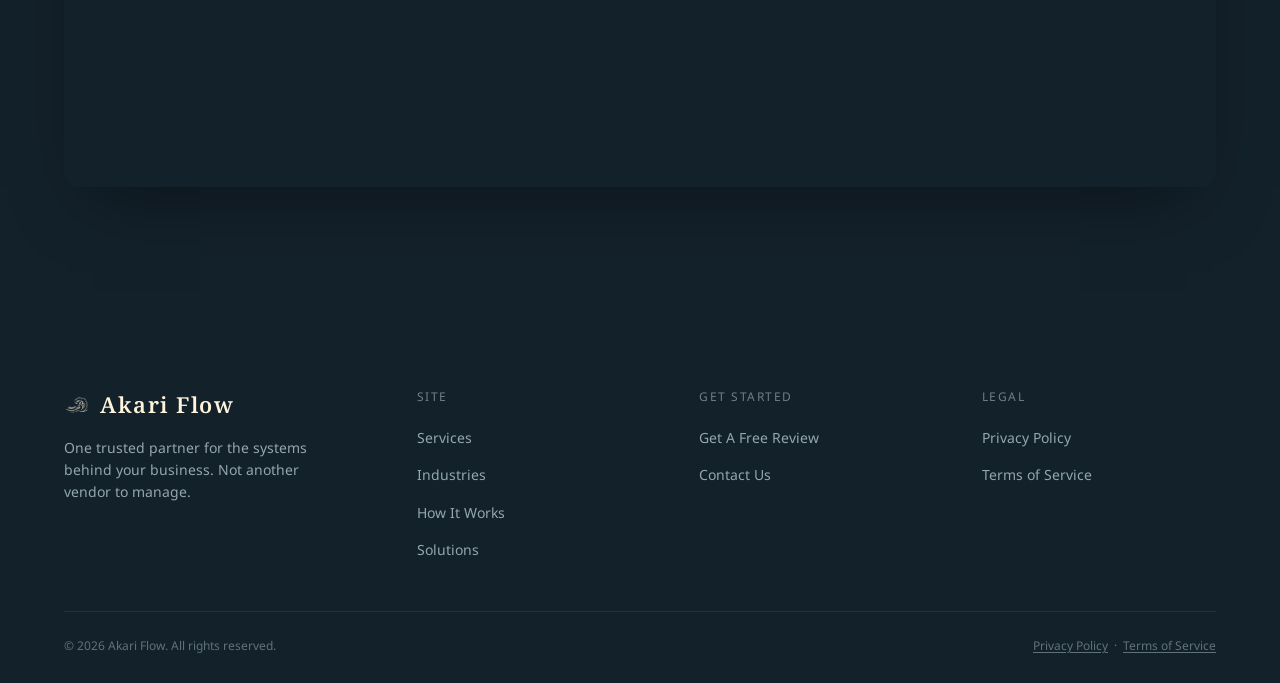
==== commit 88000d37: "fixed robots file and added new pages for services and industries" ====
--- a/index.html
+++ b/index.html
@@ -162,7 +162,7 @@
       </div>
 
       <div class="hero-visual" aria-hidden="true">
-        <img class="flow-svg" src="assets/graphics/hero-flow.svg" alt="Diagram of scattered business data flowing into one connected system" width="540" height="460" />
+        <img class="flow-svg" src="assets/graphics/hero-flow.svg" alt="Illustration of everyday business problems flowing toward a single point of clarity, then settling into a calm, organized current" width="540" height="460" />
       </div>
     </div>
   </section>
@@ -170,7 +170,7 @@
   <!-- ======================================== TRUST STRIP ========================================= -->
   <section class="trust-strip">
     <div class="container">
-      <span class="caption">Based in Metro Atlanta and serving businesses across the region, and beyond by request</span>
+      <span class="caption">Proudly serving Metro Atlanta and beyond</span>
 <span class="trust-list">
   <span>Home Services</span><span>Beauty & Wellness</span><span>Food & Hospitality</span><span>Retail</span><span>Professional Services</span><span>Fitness</span>
 </span>
--- a/css/style.css
+++ b/css/style.css
@@ -812,51 +812,45 @@
 }
 
 /* ==========================================================================
-   PAGE HERO — compact header for interior pages (services, industries).
-   Same dark gradient language as the homepage hero, but sized for content,
-   not a full-viewport entrance. No illustration, no scroll-past.
+   INTERIOR HERO — compact header for interior pages (services, industries,
+   legal). Same dark gradient language as the homepage hero, but sized for
+   content, not a full-viewport entrance. No illustration, no scroll-past.
+   Legal pages add the --legal modifier for a smaller headline and
+   tighter bottom padding, since they don't need a CTA button below.
 ========================================================================== */
-.page-hero {
+.interior-hero {
     background: linear-gradient(160deg, var(--color-navy) 0%, var(--color-ink-soft) 100%);
     padding: 72px 0 64px;
 }
-.page-hero .eyebrow { margin-bottom: 18px; }
-.page-hero h1 {
+.interior-hero .eyebrow { margin-bottom: 18px; }
+.interior-hero h1 {
     color: var(--color-cream);
     max-width: 20ch;
     text-wrap: balance;
 }
-.page-hero .lede {
+.interior-hero .lede {
     margin-top: 20px;
     color: var(--color-cream-dim);
     max-width: 56ch;
     font-size: 1.1rem;
 }
-.page-hero .hero-actions { margin-top: 32px; }
-
-@media (max-width: 700px) {
-    .page-hero { padding: 56px 0 40px; }
-}
-
-/* ==========================================================================
-   LEGAL PAGES (Privacy Policy / Terms of Service)
-========================================================================== */
-.legal-hero {
-    background: linear-gradient(160deg, var(--color-navy) 0%, var(--color-ink-soft) 100%);
-    padding: 72px 0 56px;
-}
-.legal-hero .eyebrow { margin-bottom: 18px; }
-.legal-hero h1 {
-    color: var(--color-cream);
-    font-size: var(--text-h1);
-    max-width: 30ch;
-}
-.legal-hero .legal-updated {
+.interior-hero .hero-actions { margin-top: 32px; }
+
+.interior-hero--legal { padding-bottom: 56px; }
+.interior-hero--legal h1 { font-size: var(--text-h1); max-width: 30ch; }
+.interior-hero .legal-updated {
     margin-top: 14px;
     font-size: var(--text-small);
     color: var(--color-cream-dim);
 }
 
+@media (max-width: 700px) {
+    .interior-hero { padding: 56px 0 40px; }
+}
+
+/* ==========================================================================
+   LEGAL PAGE BODY (Privacy Policy / Terms of Service)
+========================================================================== */
 .legal-body { padding: 72px 0 128px; }
 .legal-body .container { max-width: 820px; }
 
@@ -898,7 +892,6 @@
 .legal-note p { margin-bottom: 0; }
 
 @media (max-width: 700px) {
-    .legal-hero { padding: 56px 0 40px; }
     .legal-body { padding: 48px 0 84px; }
 }
 
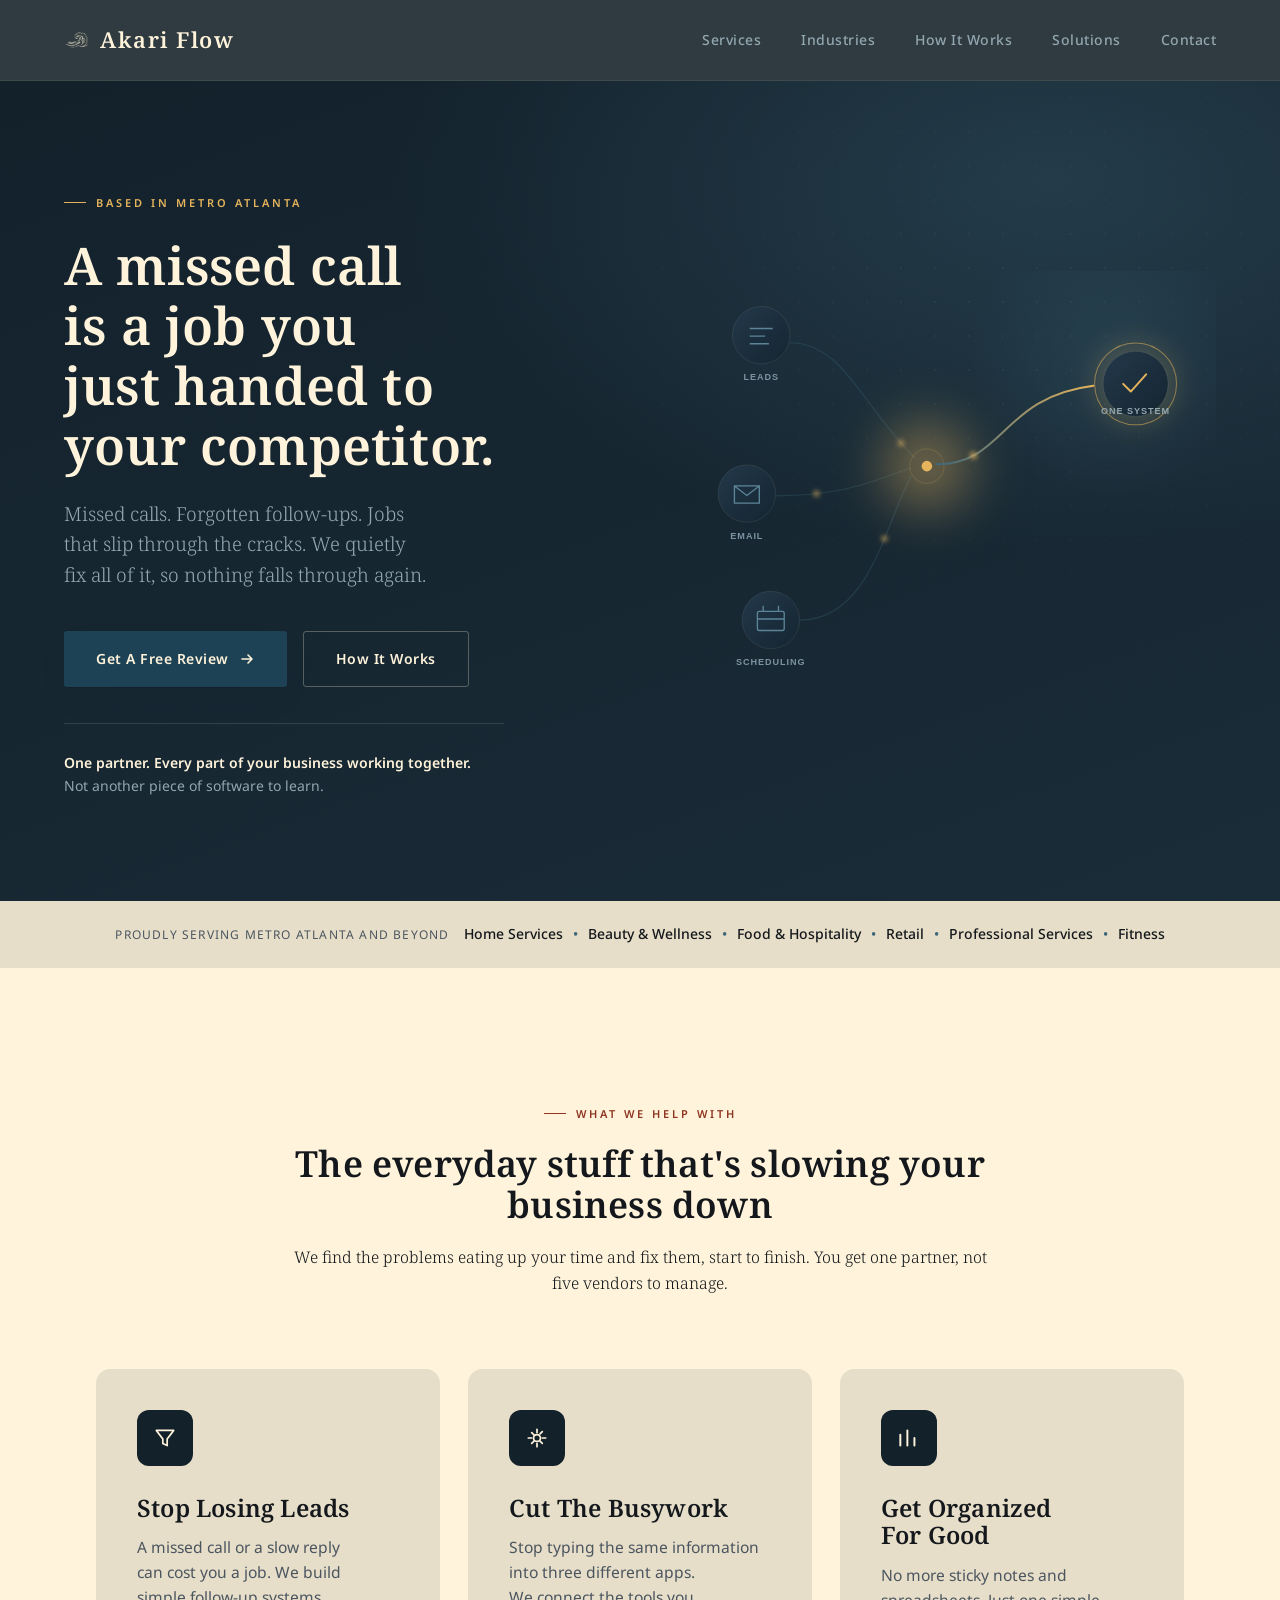
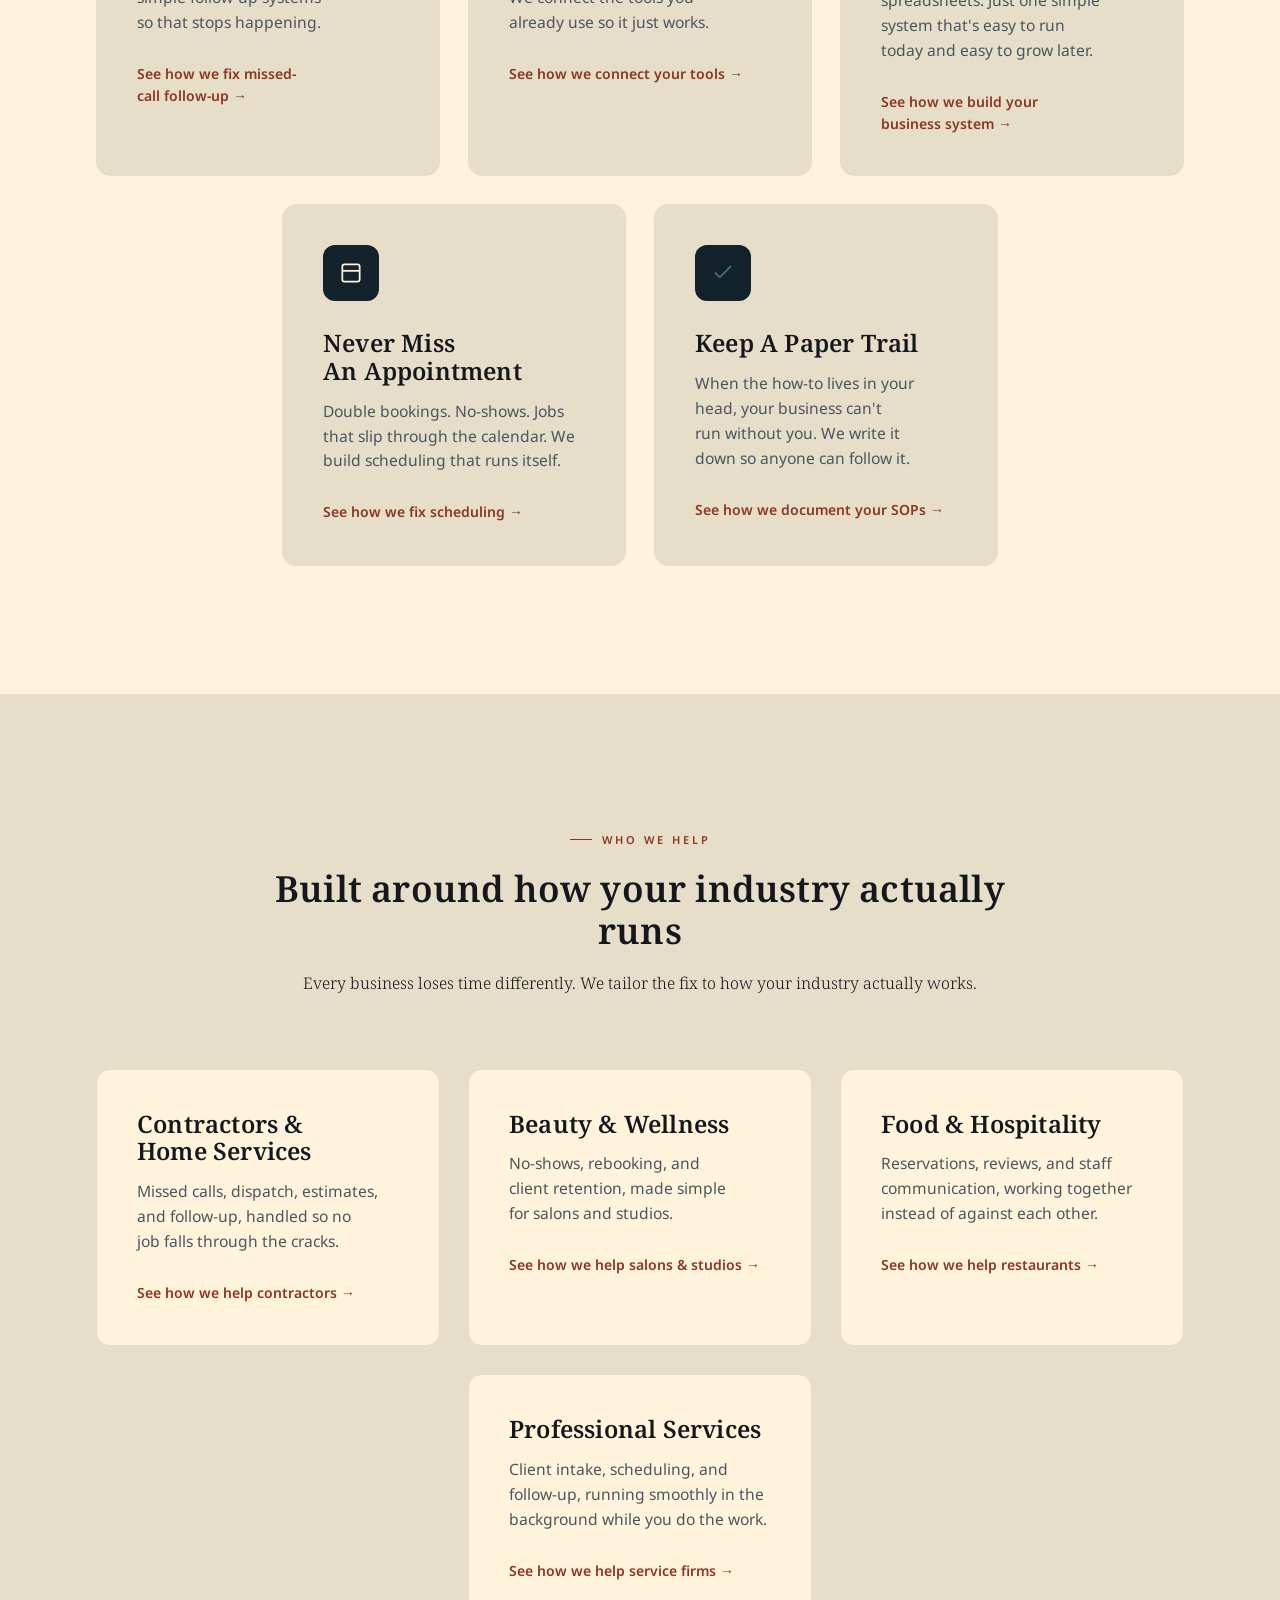
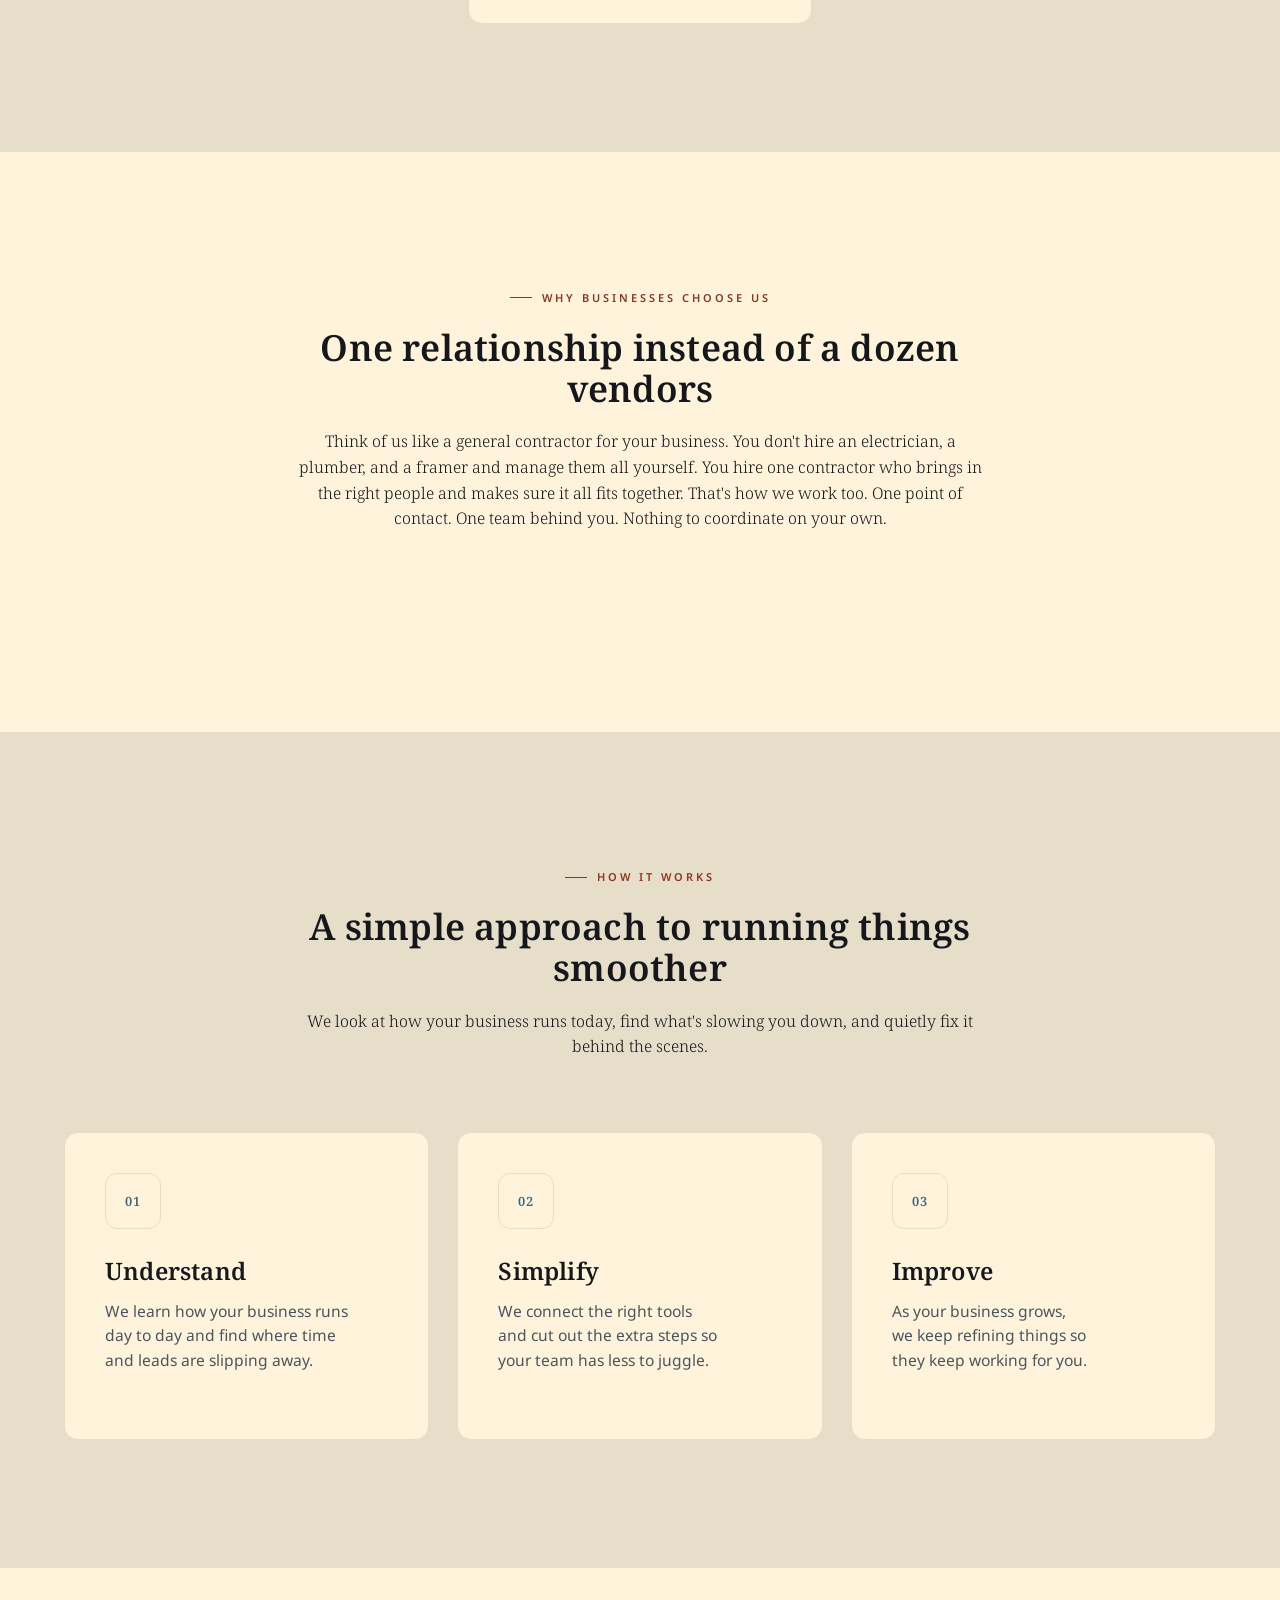
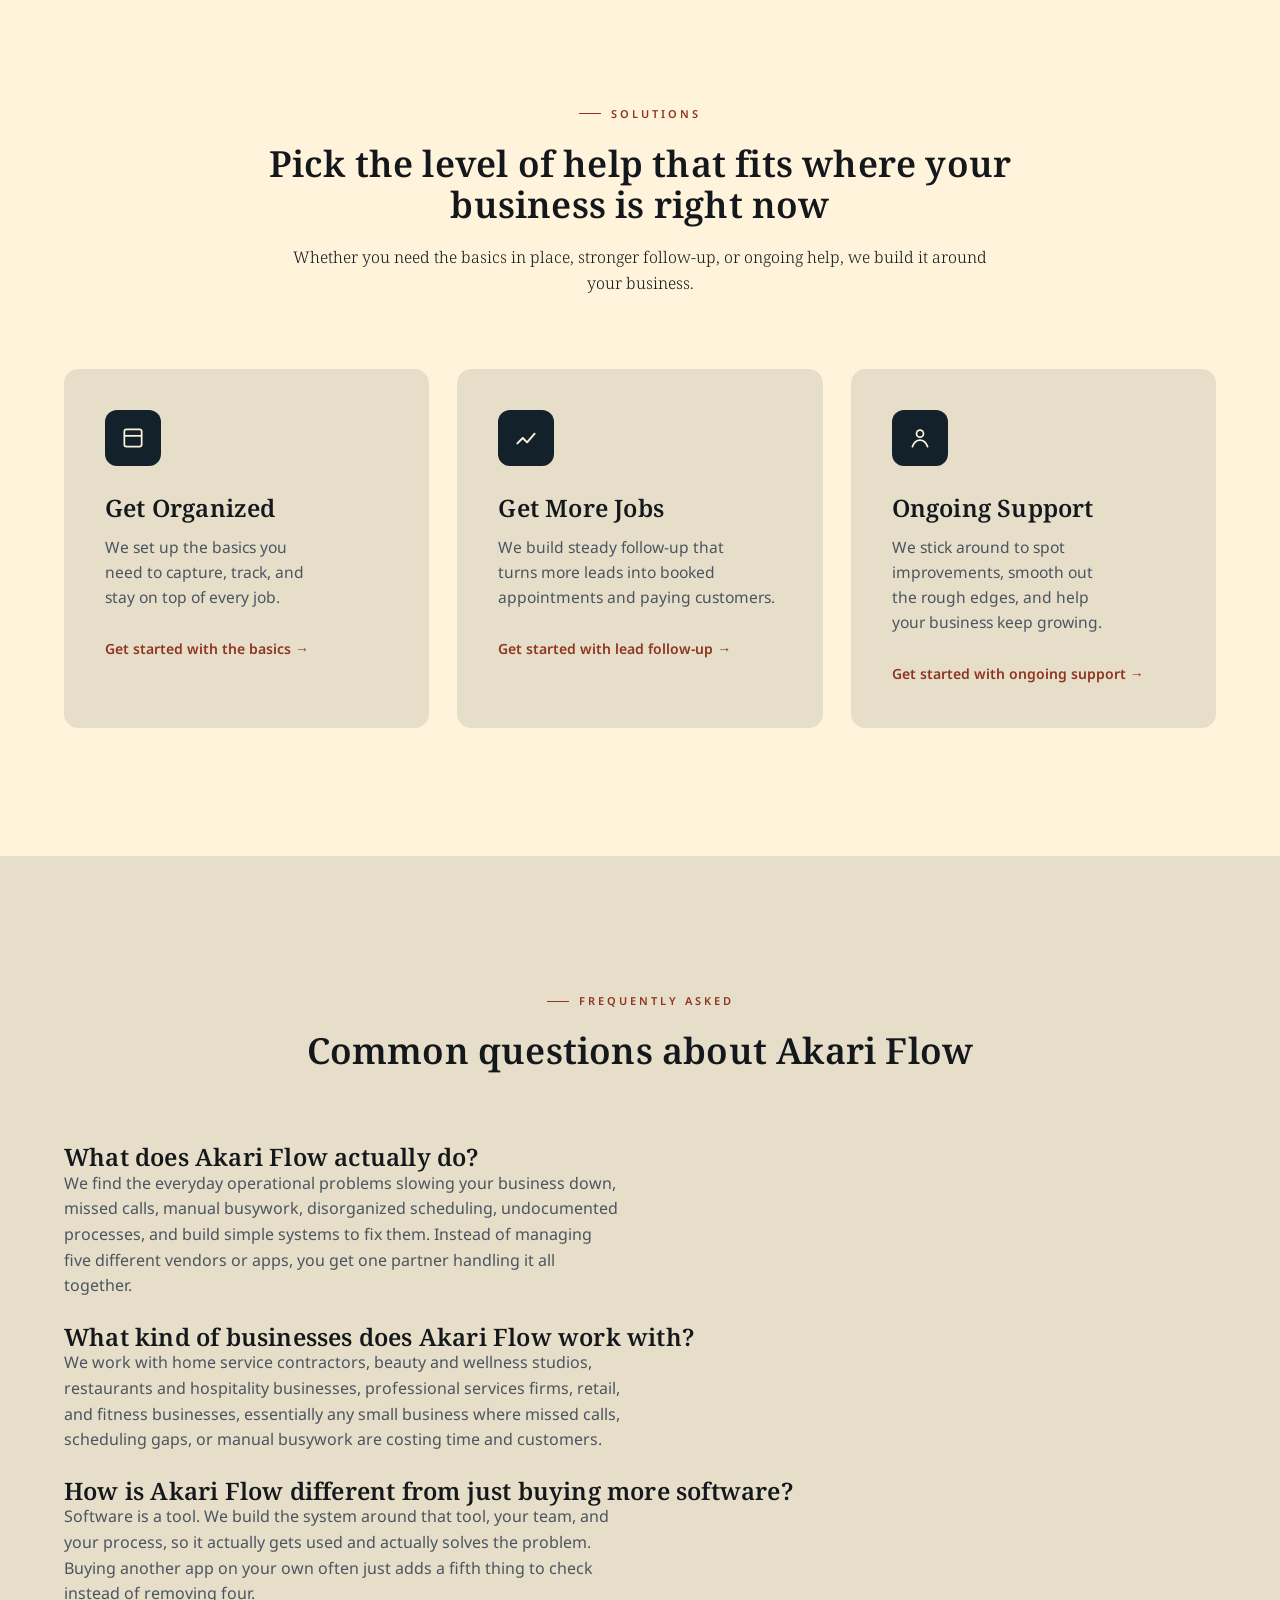
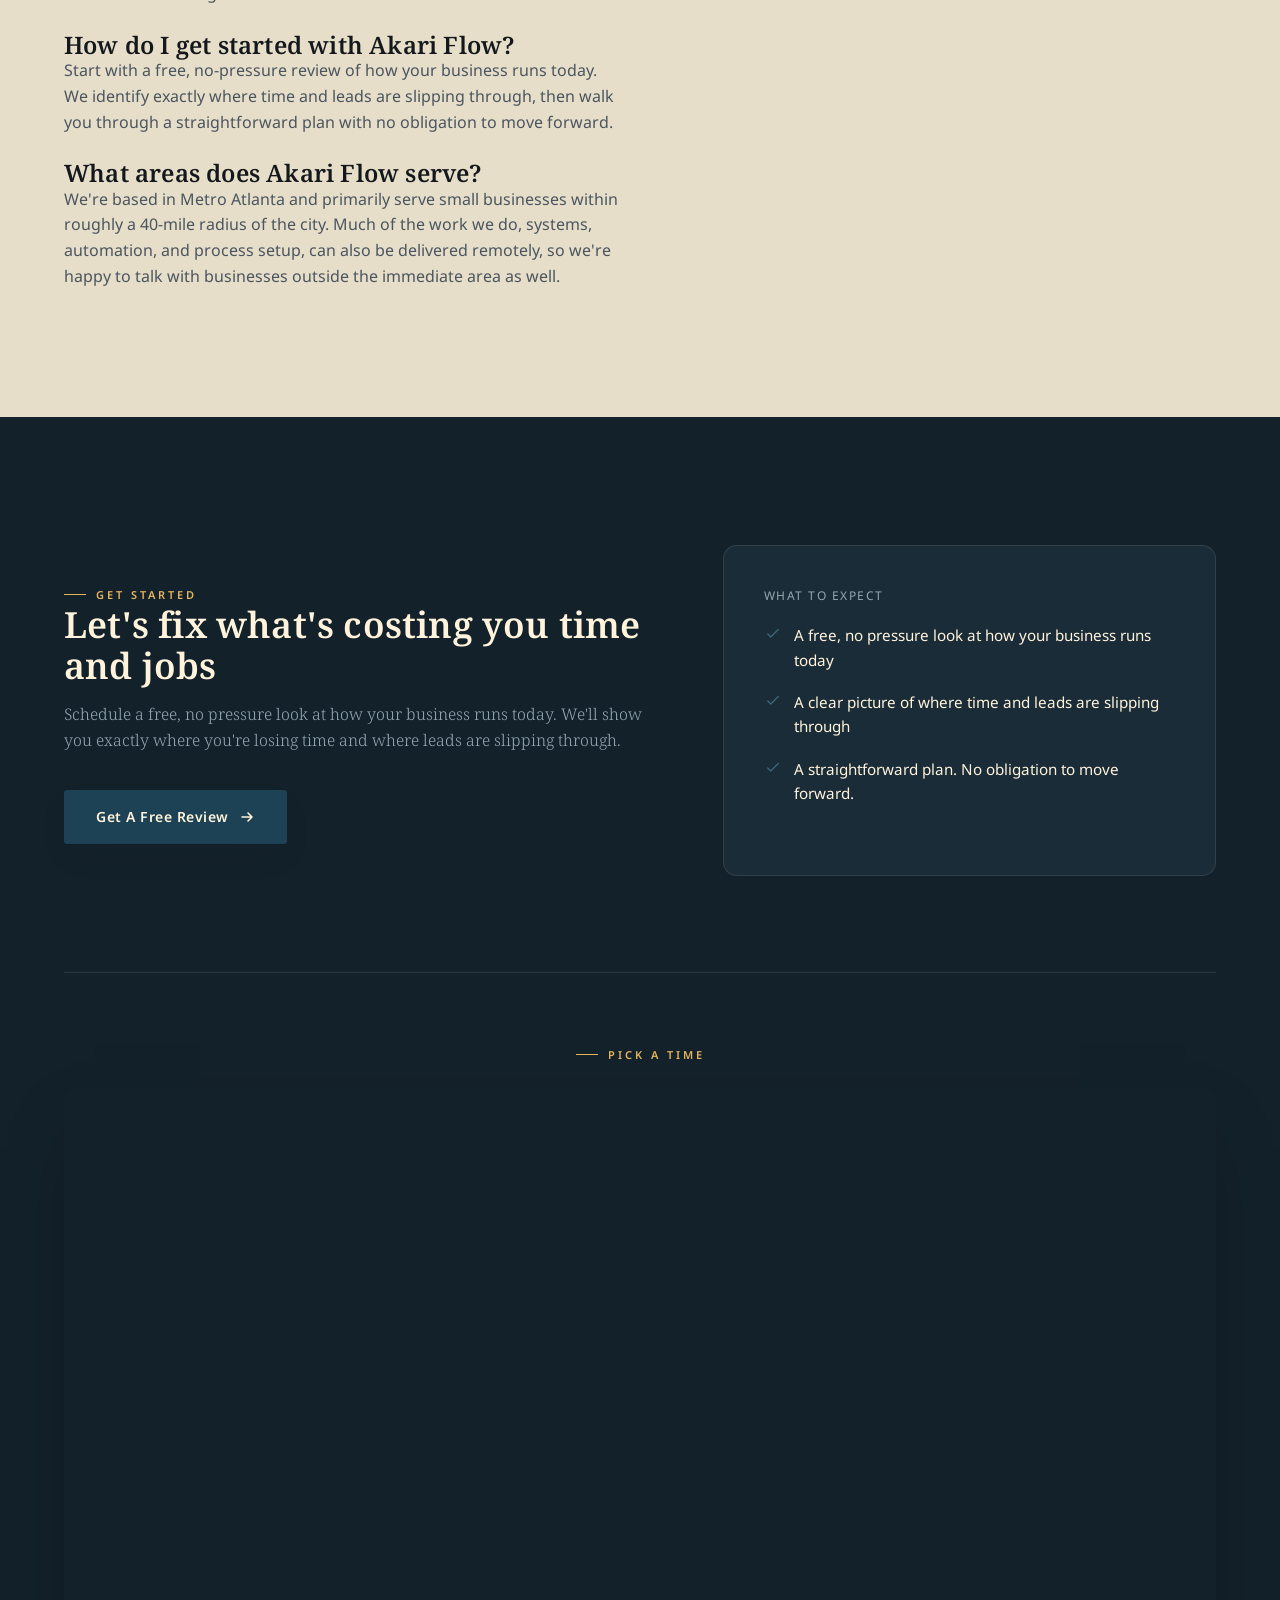
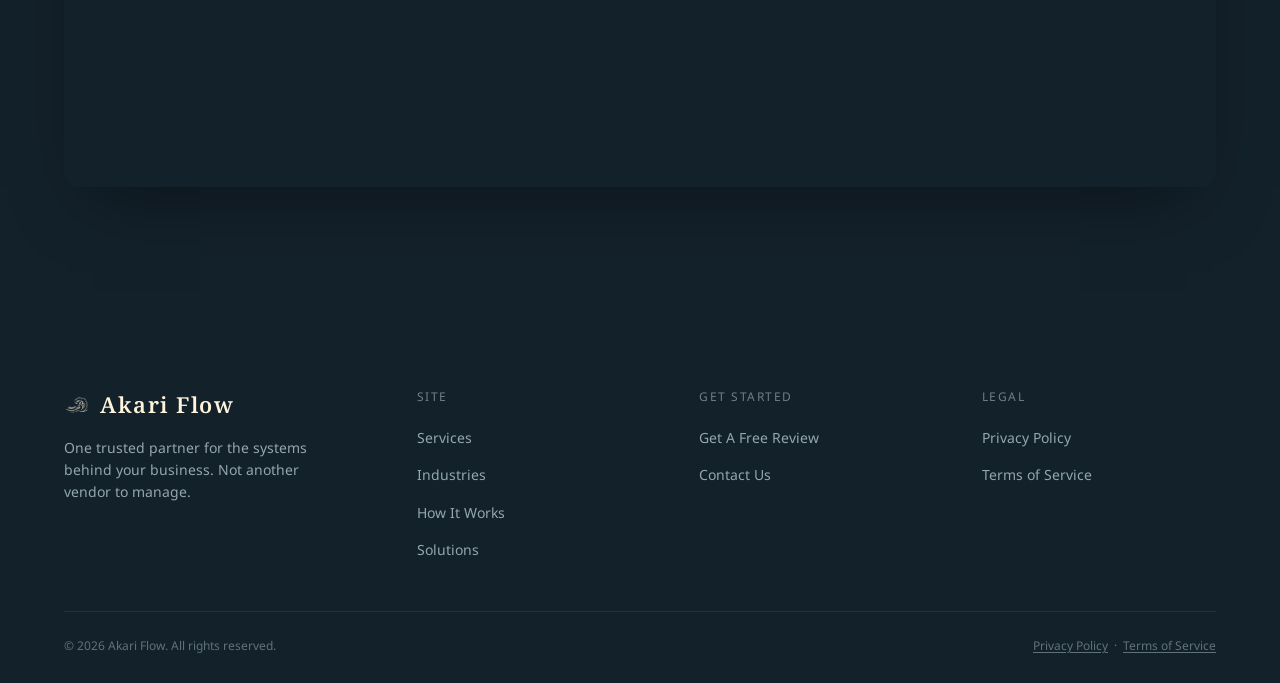
==== commit 68ce2093: "fixed language to be more captivating" ====
--- a/index.html
+++ b/index.html
@@ -3,15 +3,15 @@
 <head>
 <meta charset="UTF-8" />
 <meta name="viewport" content="width=device-width, initial-scale=1.0" />
-<title>Akari Flow | Your Business Operations Partner</title>
-<meta name="description" content="Akari Flow is a Metro Atlanta-based business operations partner that keeps your business running smoothly. We quietly fix the everyday stuff that's slowing you down." />
+<title>Akari Flow | Stop Missing Calls, Stop Losing Jobs</title>
+<meta name="description" content="Missed a call and lost the job to the next guy on the list? Akari Flow builds simple systems so Metro Atlanta contractors never miss another lead again. Free review, no pressure." />
 <meta name="theme-color" content="#13212B" />
 
 <!-- Open Graph / social share preview -->
 <meta property="og:type" content="website" />
 <meta property="og:site_name" content="Akari Flow" />
-<meta property="og:title" content="Akari Flow | Your Business Operations Partner" />
-<meta property="og:description" content="A Metro Atlanta-based partner for your business. Every part of your business working together. We handle the systems so you can run your business." />
+<meta property="og:title" content="Akari Flow | Stop Missing Calls, Stop Losing Jobs" />
+<meta property="og:description" content="Missed a call and lost the job to the next guy on the list? We fix that, so Metro Atlanta contractors never miss another lead." />
 <meta property="og:url" content="https://akariflow.com" />
 <meta property="og:image" content="https://akariflow.com/assets/img/akariflow-og.png" />
 <meta property="og:image:width" content="1200" />
@@ -19,8 +19,8 @@
 <meta property="og:image:alt" content="Akari Flow — Business Operations, Simplified" />
 
 <meta name="twitter:card" content="summary_large_image" />
-<meta name="twitter:title" content="Akari Flow | Your Business Operations Partner" />
-<meta name="twitter:description" content="One partner. Every part of your business working together." />
+<meta name="twitter:title" content="Akari Flow | Stop Missing Calls, Stop Losing Jobs" />
+<meta name="twitter:description" content="Missed a call and lost the job? We fix that, so Metro Atlanta contractors never miss another lead." />
 <meta name="twitter:image" content="https://akariflow.com/assets/img/akariflow-og.png" />
 
 <link rel="canonical" href="https://akariflow.com/" />
@@ -41,7 +41,7 @@
       "url": "https://akariflow.com/",
       "logo": "https://akariflow.com/assets/logo/akari-icon-cream.png",
       "image": "https://akariflow.com/assets/img/akariflow-og.png",
-      "description": "Akari Flow is a Metro Atlanta-based business operations partner helping small businesses fix everyday operational problems, missed calls, disorganized scheduling, and manual busywork, by building simple systems that keep the business running smoothly. Primarily serving Metro Atlanta, with capacity to work with businesses beyond the region.",
+      "description": "Missed a call and lost the job to the next guy on the list? Akari Flow is a Metro Atlanta-based business operations partner that builds simple systems so small businesses, especially contractors and home service companies, never miss another lead to a missed call, disorganized scheduling, or manual busywork. Primarily serving Metro Atlanta, with capacity to work with businesses beyond the region.",
       "areaServed": {
         "@type": "GeoCircle",
         "geoMidpoint": {
@@ -143,9 +143,9 @@
     <div class="container">
       <div class="hero-content">
         <p class="eyebrow eyebrow--on-dark">Based In Metro Atlanta</p>
-        <h1>Spend less time managing your business. More time growing it.</h1>
+        <h1>A missed call is a job you just handed to your competitor.</h1>
         <p class="lede">
-          Missed calls. Forgotten follow-ups. Jobs that slip through the cracks. We quietly fix that for you.
+          Missed calls. Forgotten follow-ups. Jobs that slip through the cracks. We quietly fix all of it, so nothing falls through again.
         </p>
         <div class="hero-actions">
           <a href="#calendly-widget" class="btn btn--primary">
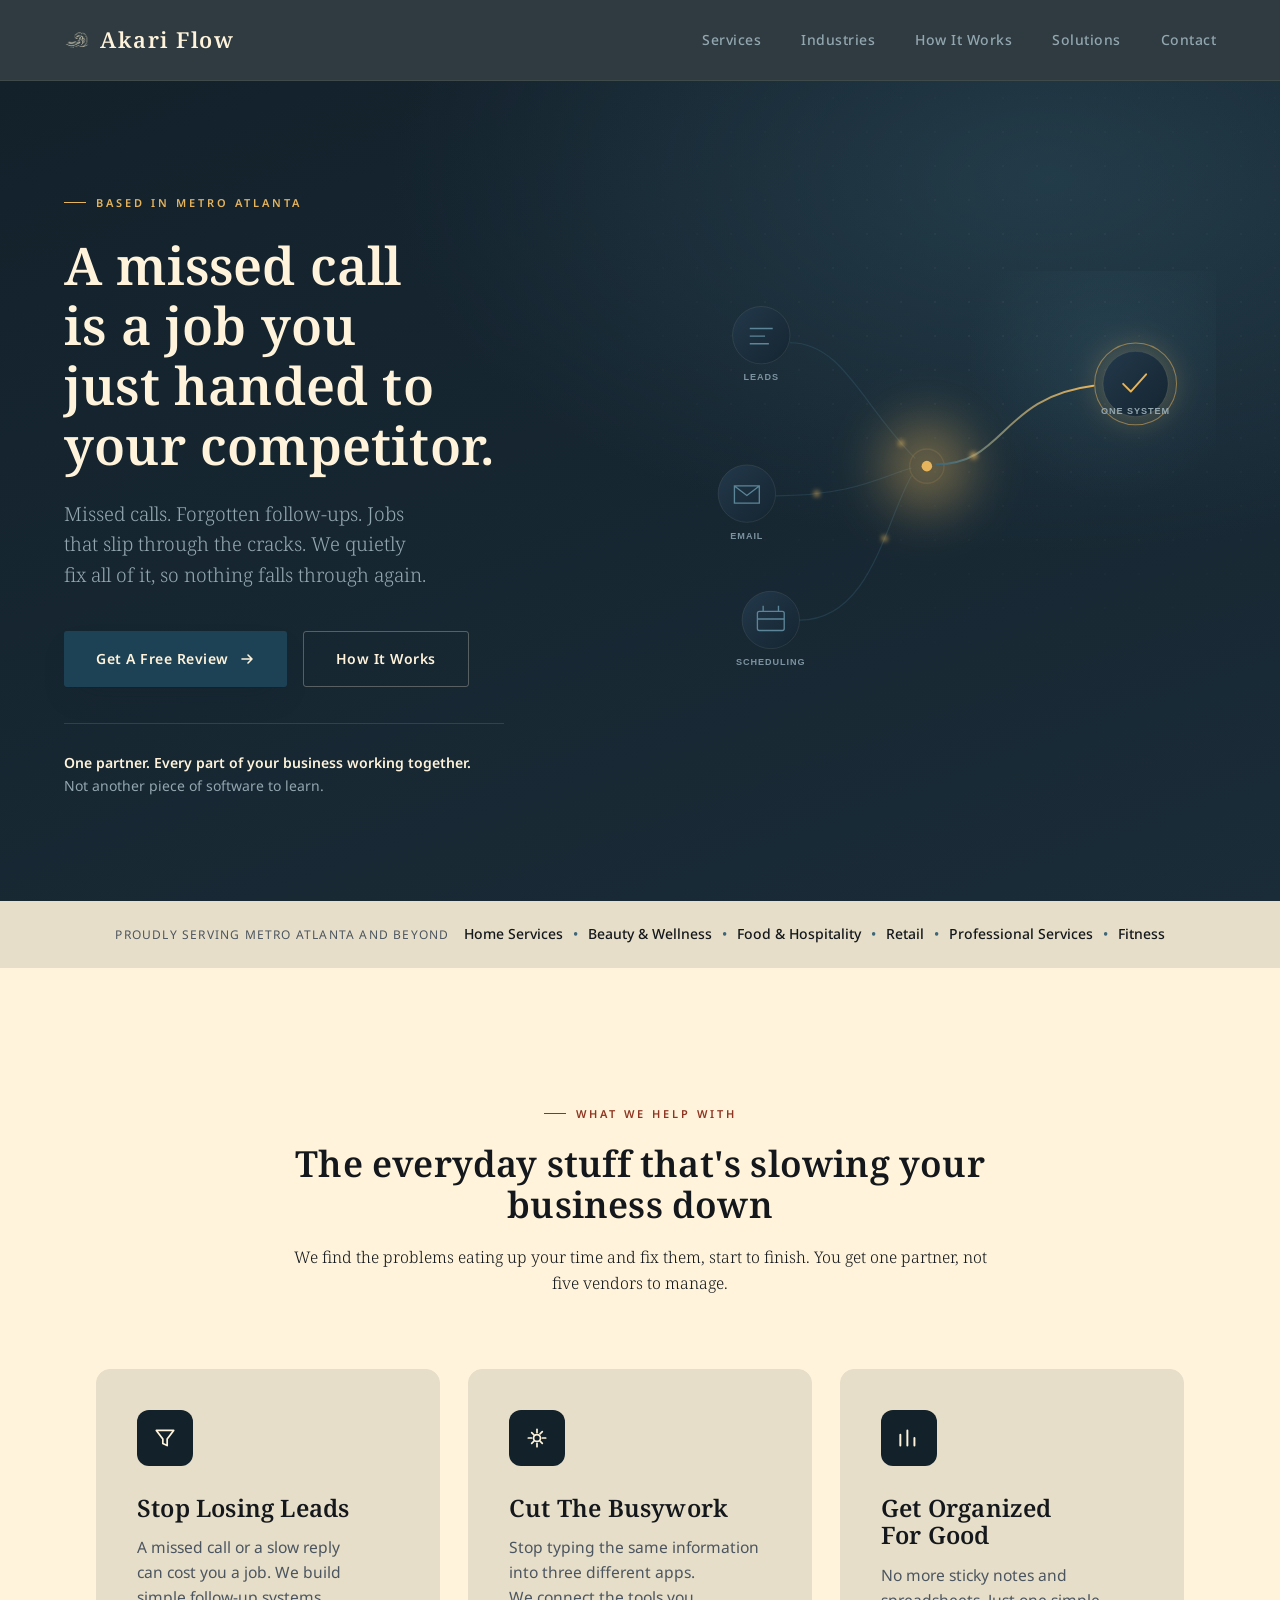
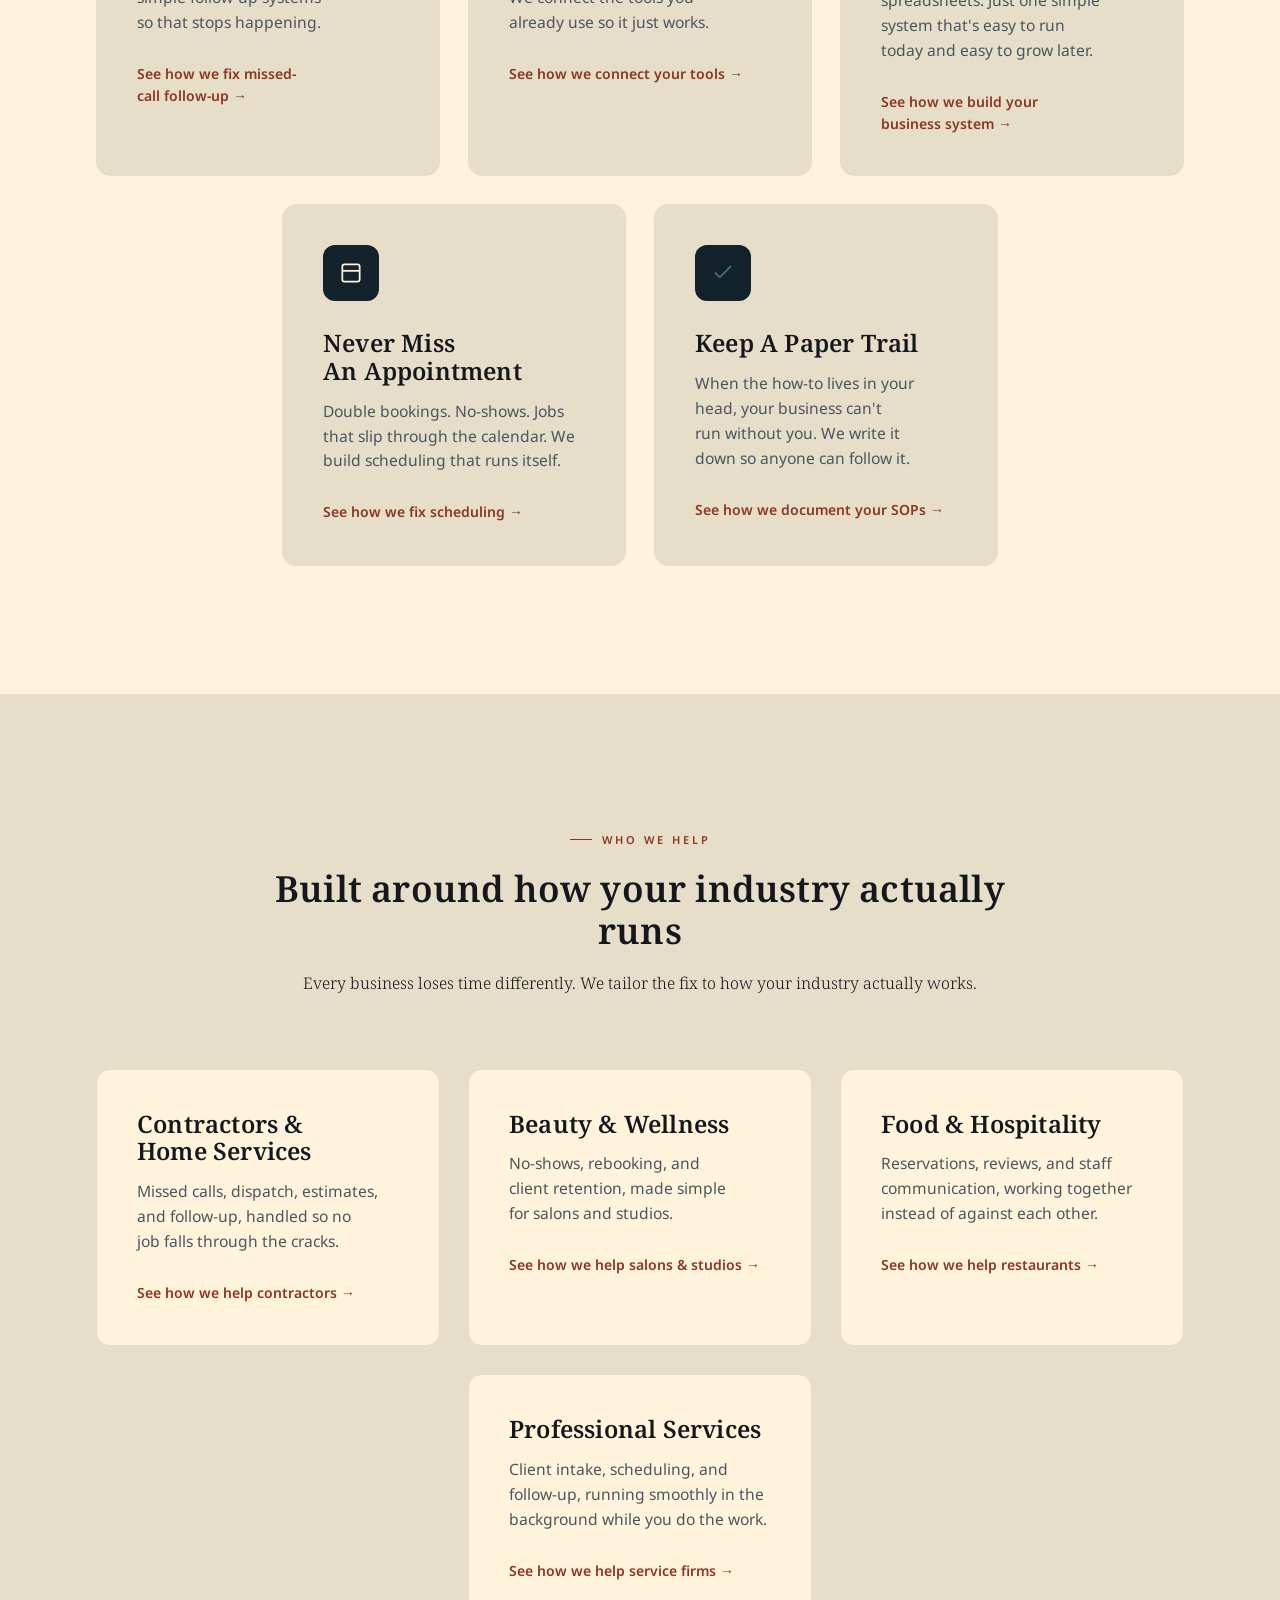
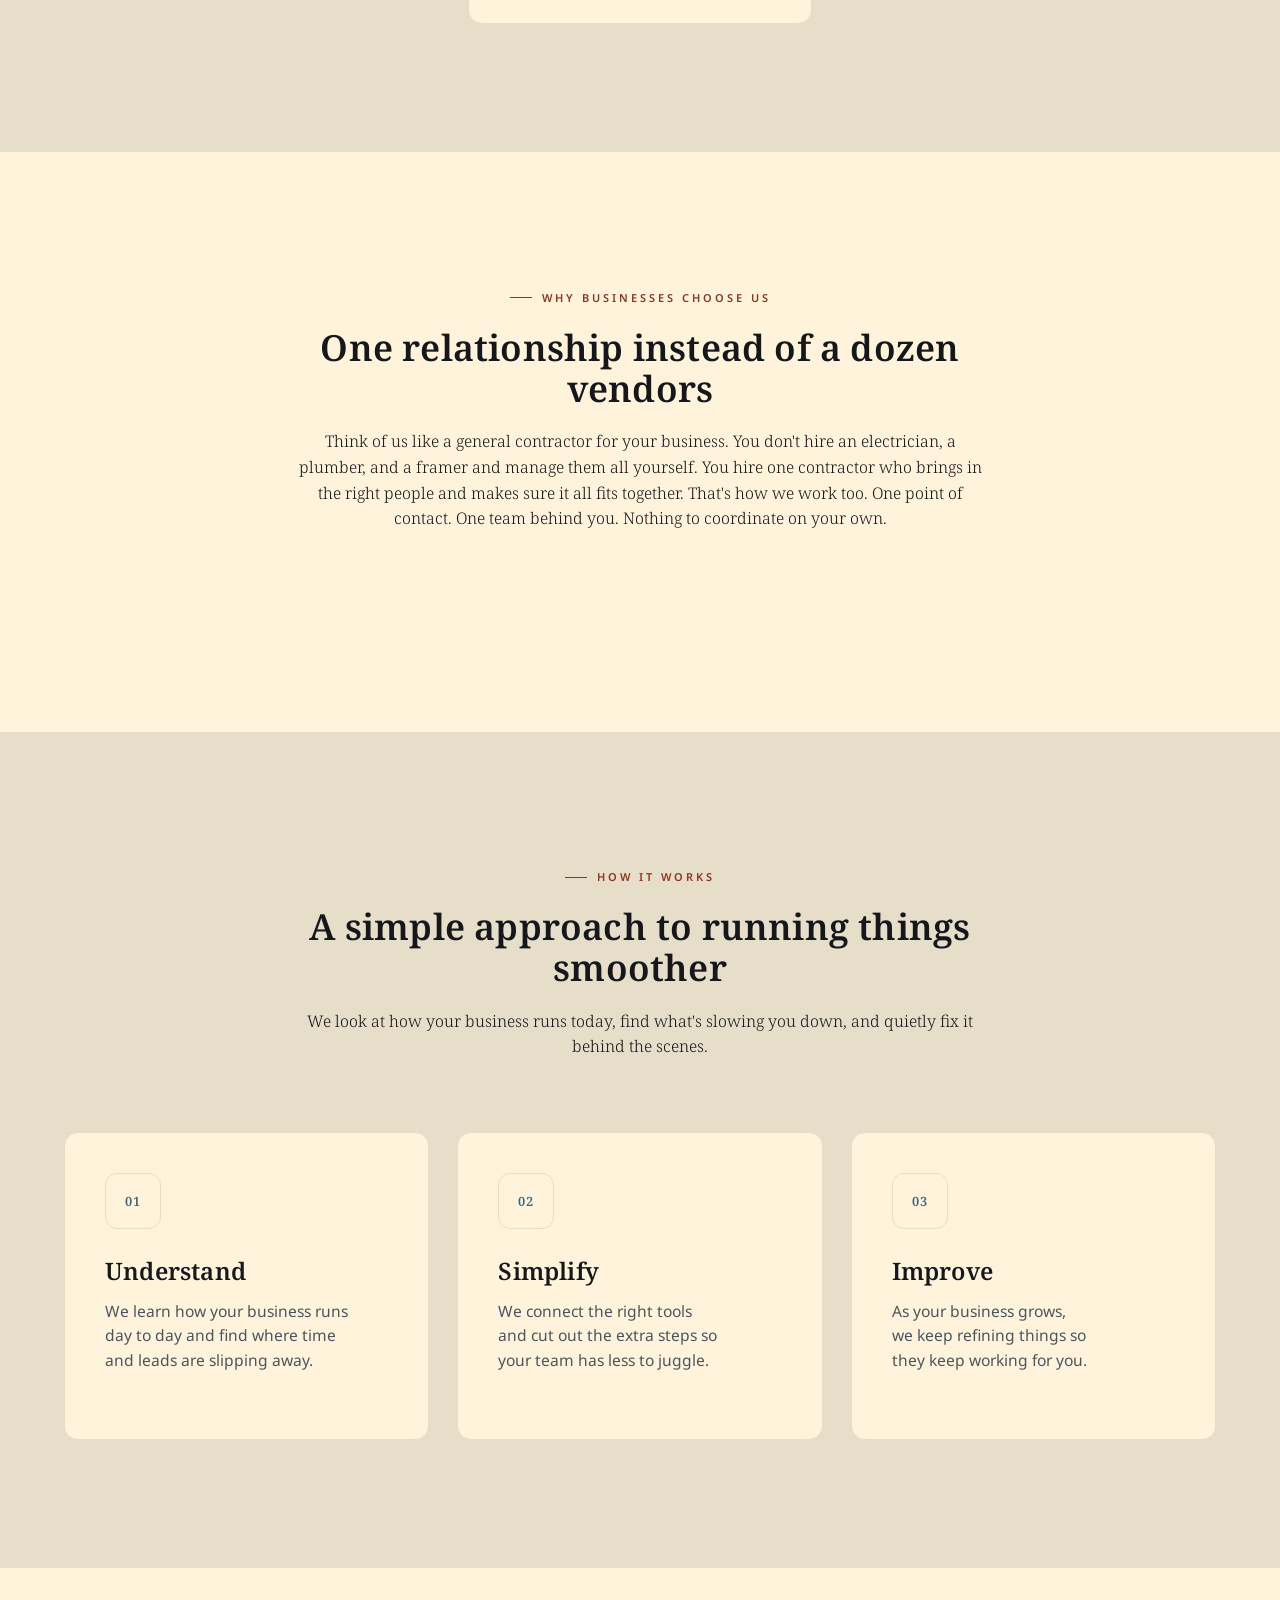
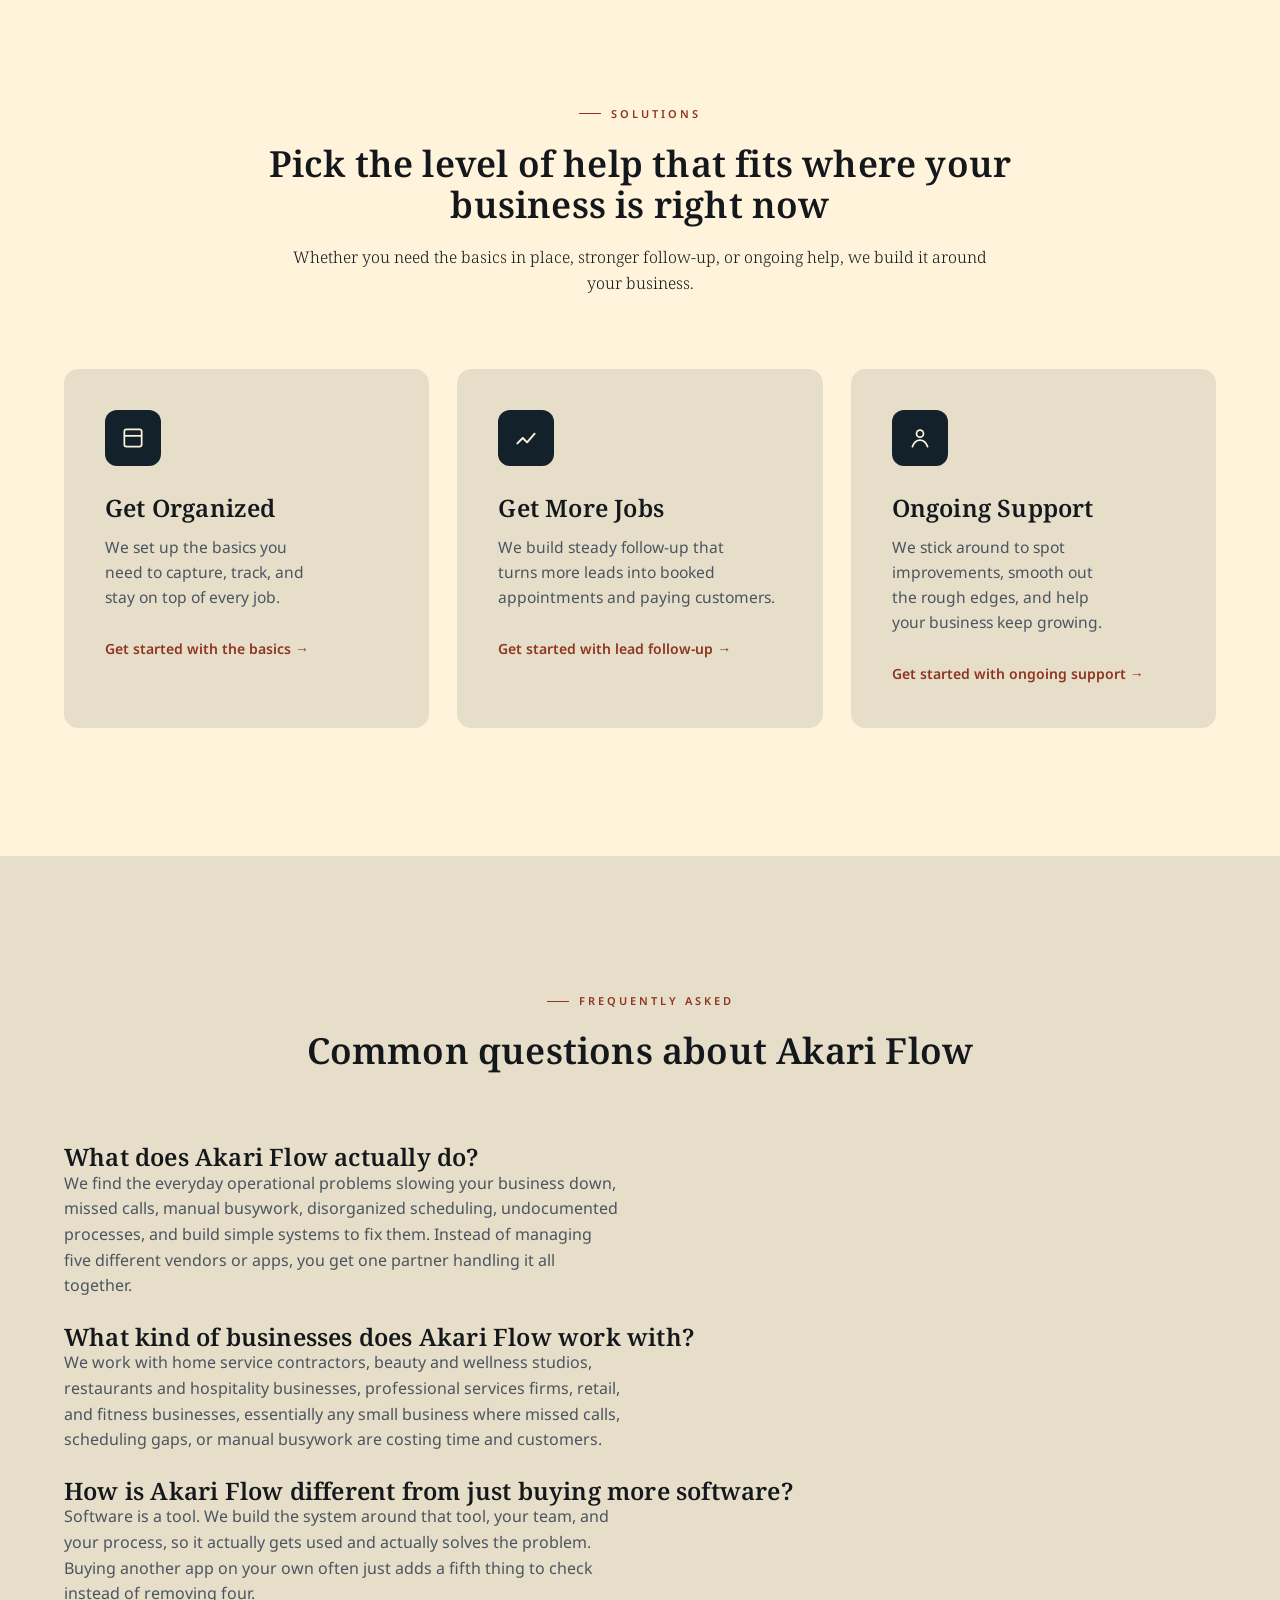
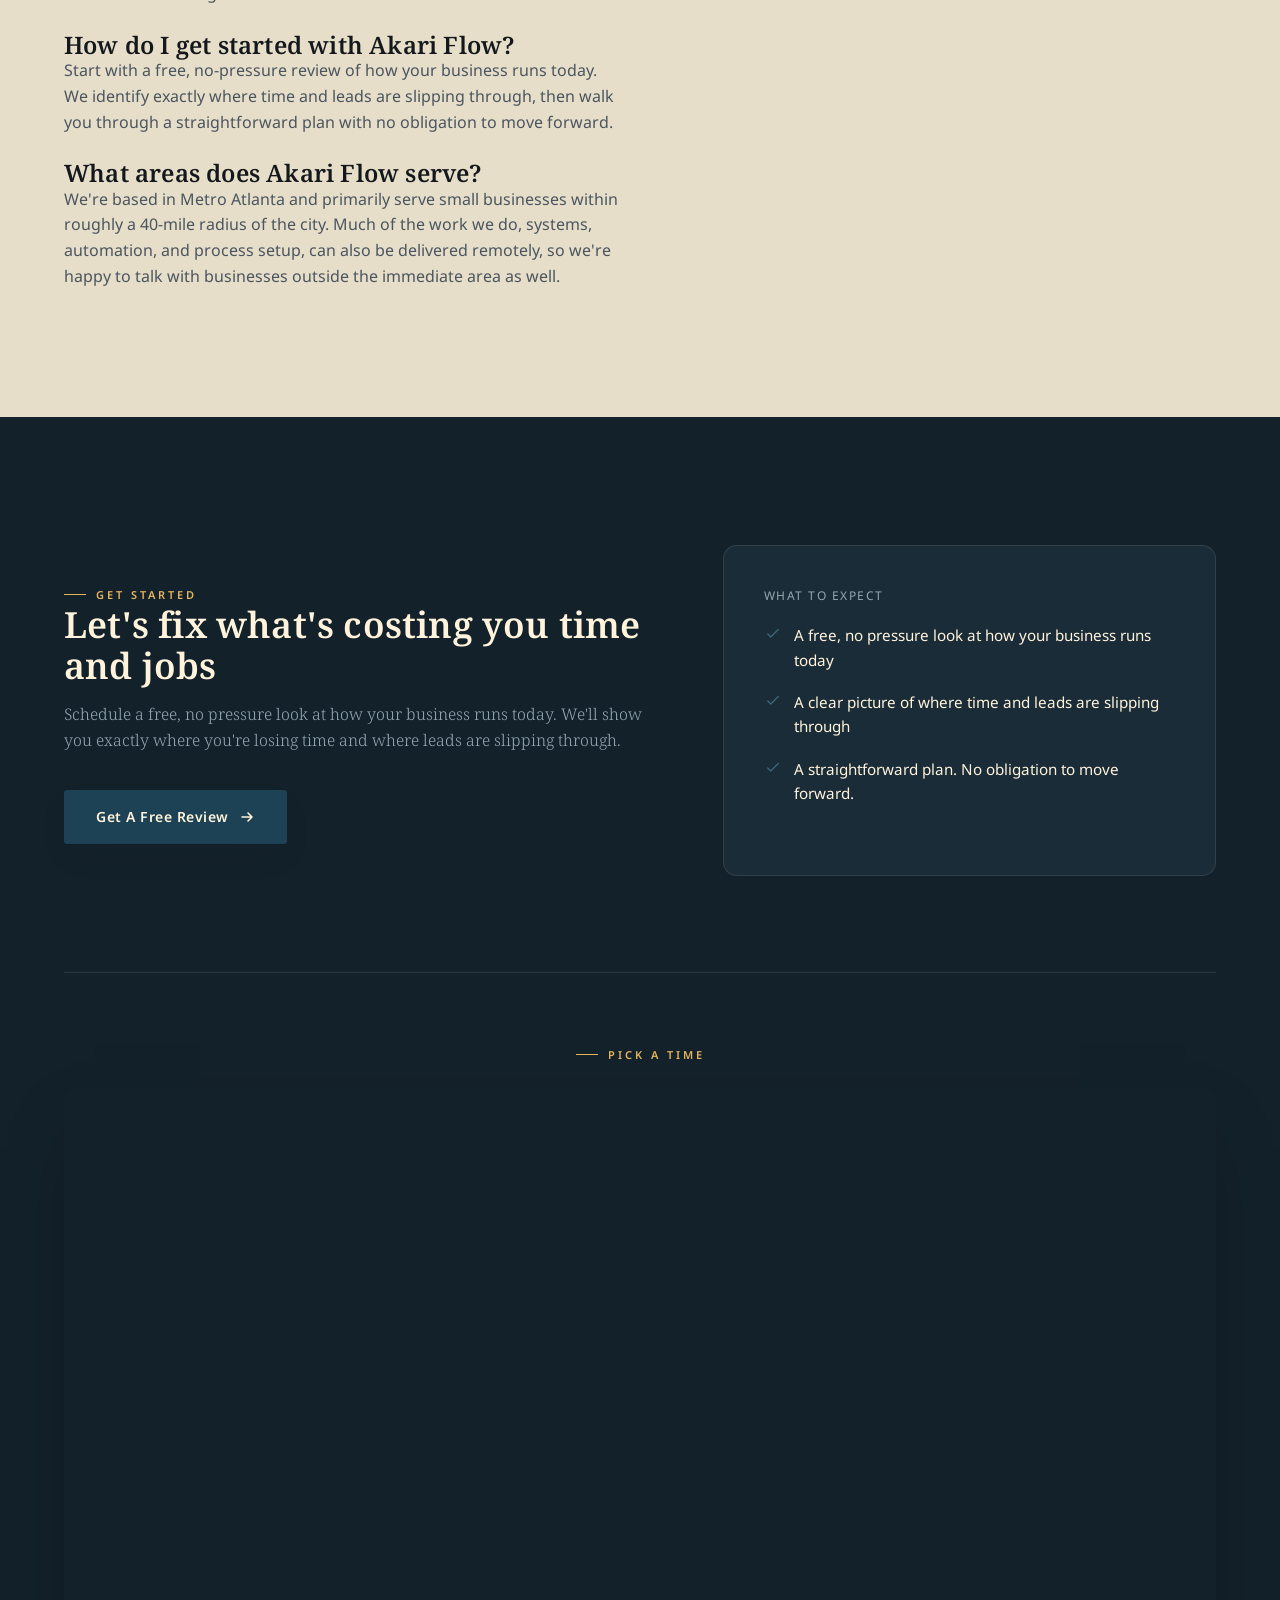
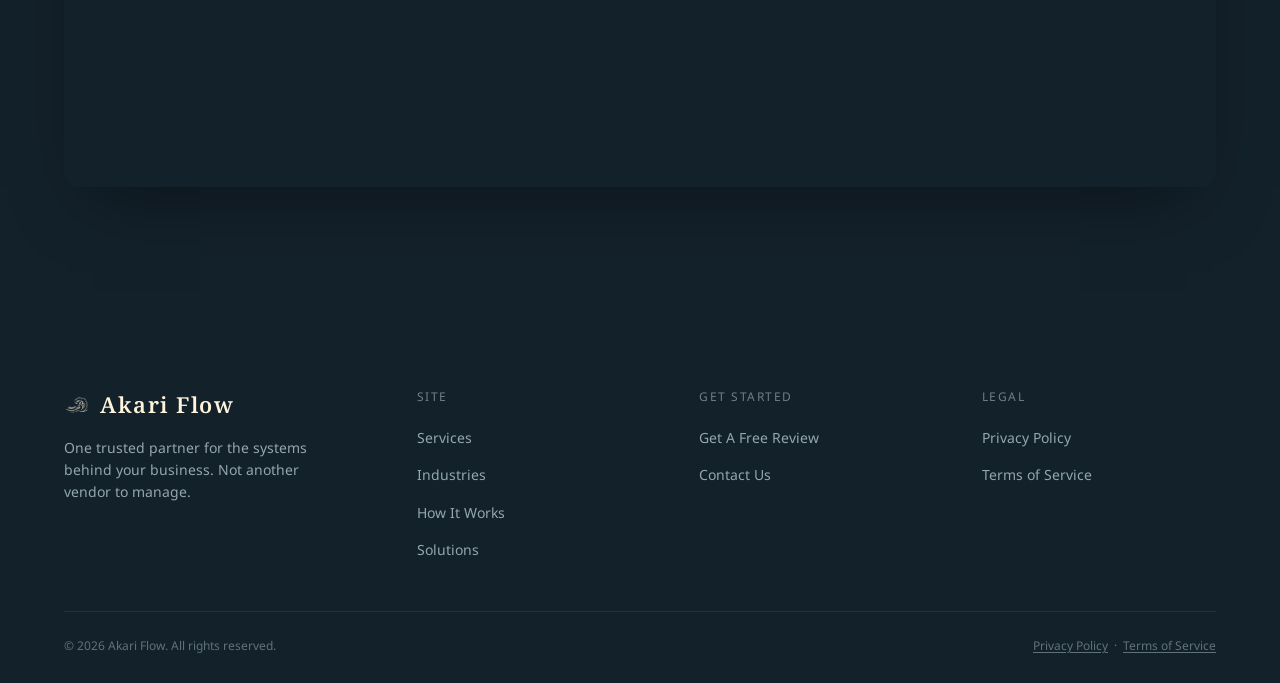
==== commit f591882e: "updated google tag" ====
--- a/index.html
+++ b/index.html
@@ -1,6 +1,15 @@
 <!DOCTYPE html>
 <html lang="en">
 <head>
+  <!-- Google tag (gtag.js) -->
+<script async src="https://www.googletagmanager.com/gtag/js?id=G-LV3ZEP6WCH"></script>
+<script>
+  window.dataLayer = window.dataLayer || [];
+  function gtag(){dataLayer.push(arguments);}
+  gtag('js', new Date());
+
+  gtag('config', 'G-LV3ZEP6WCH');
+</script>
 <meta charset="UTF-8" />
 <meta name="viewport" content="width=device-width, initial-scale=1.0" />
 <title>Akari Flow | Stop Missing Calls, Stop Losing Jobs</title>
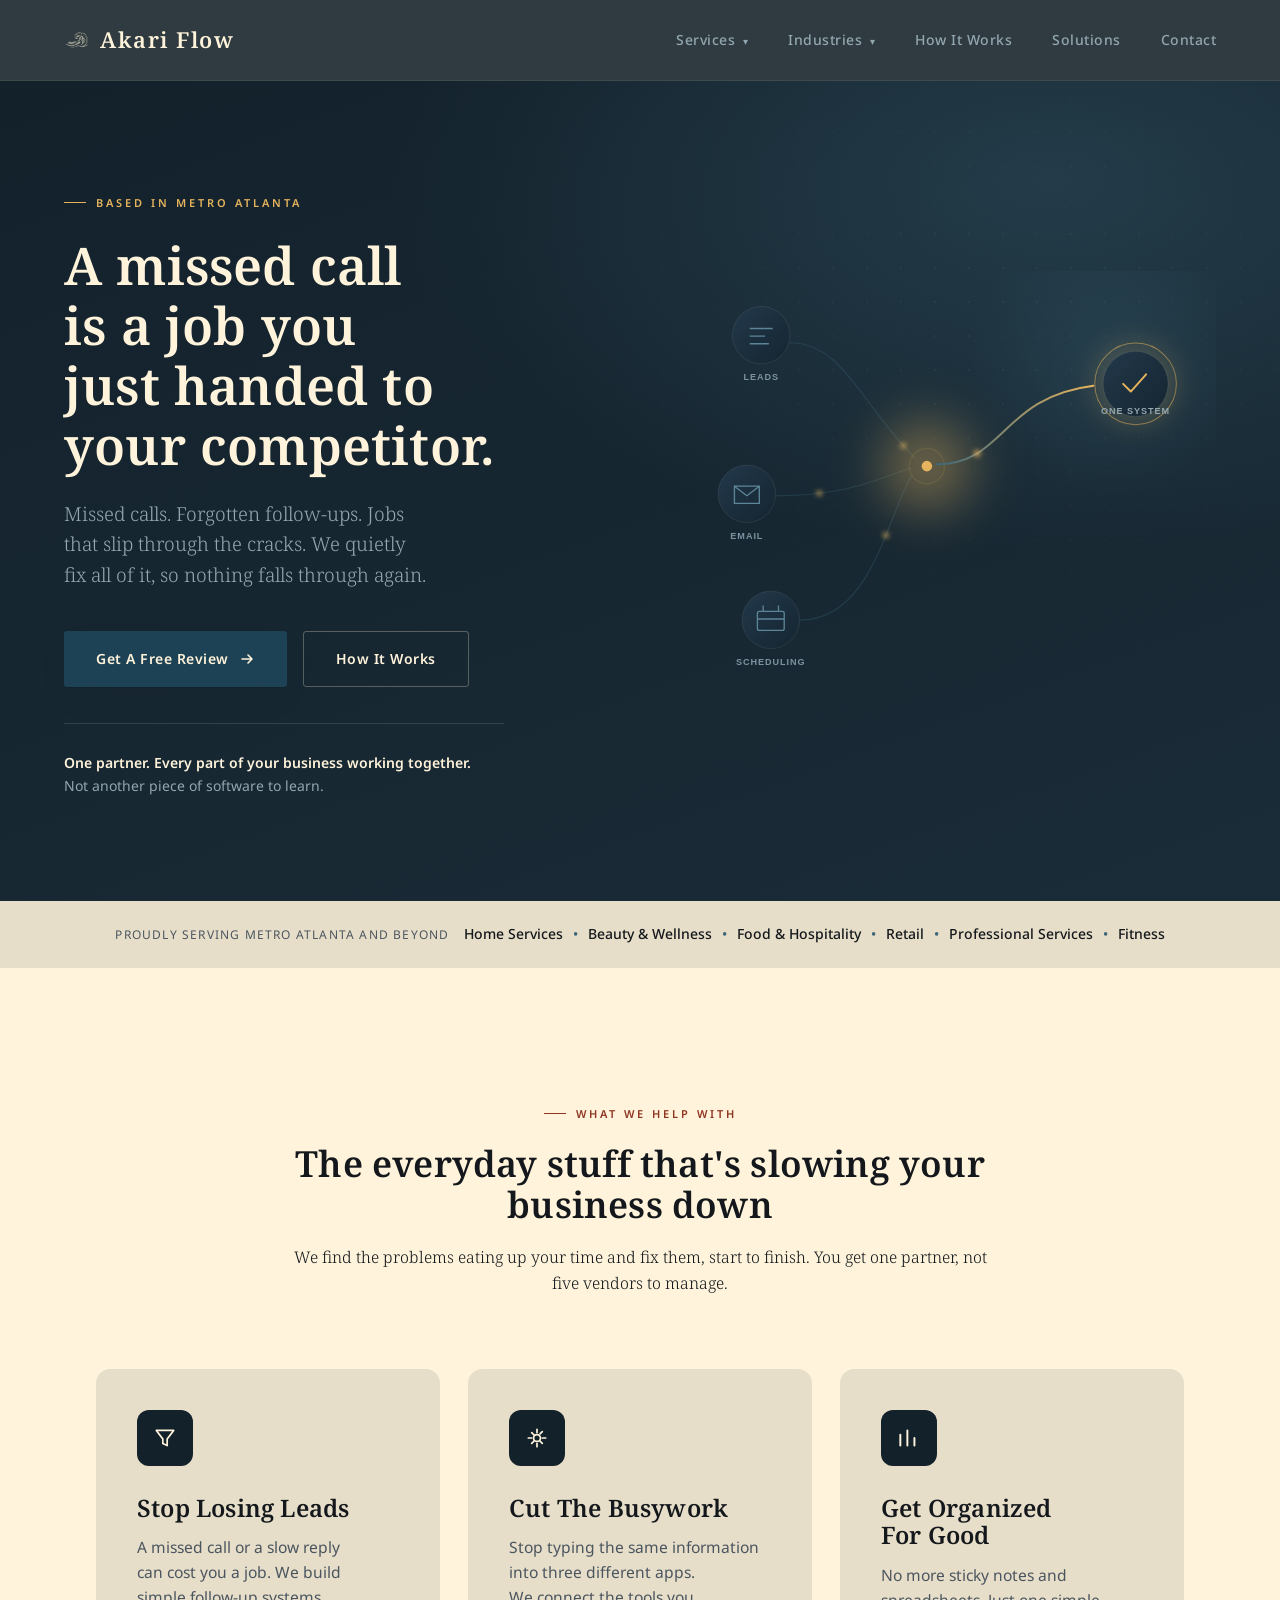
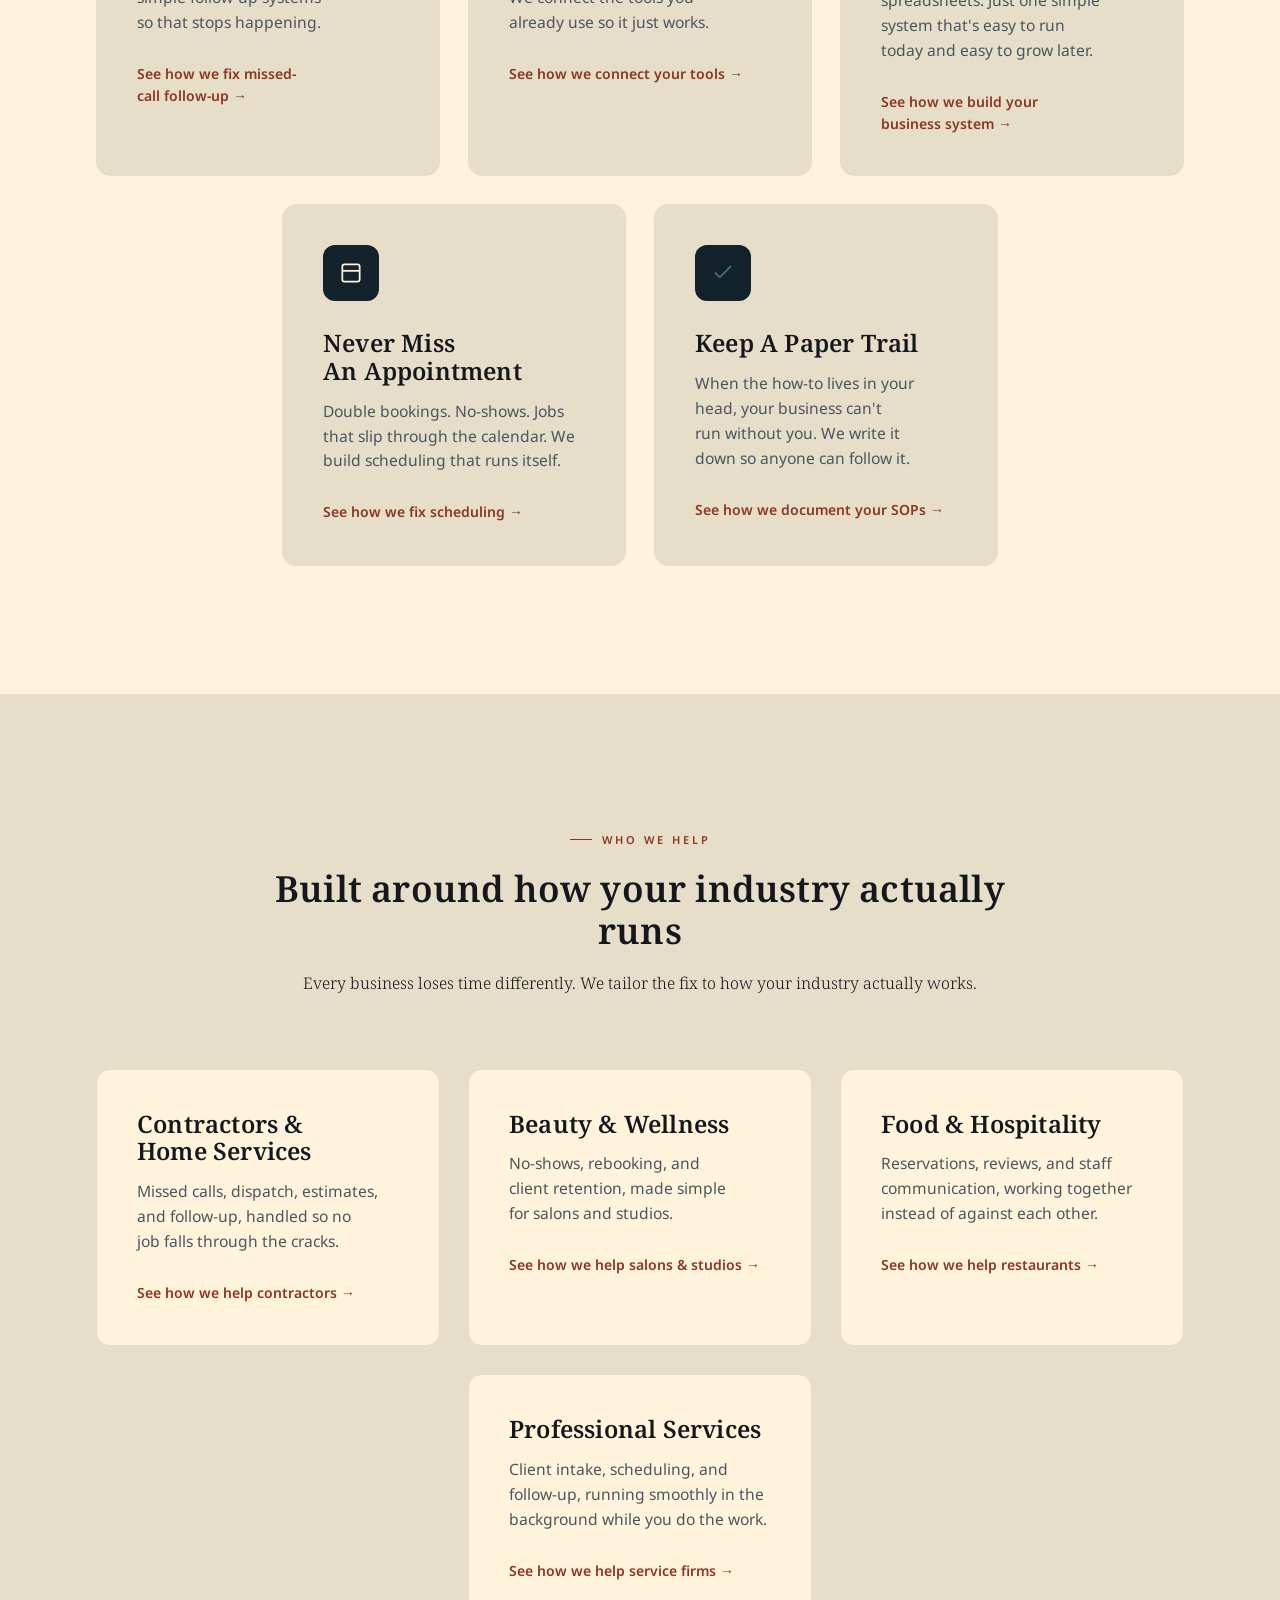
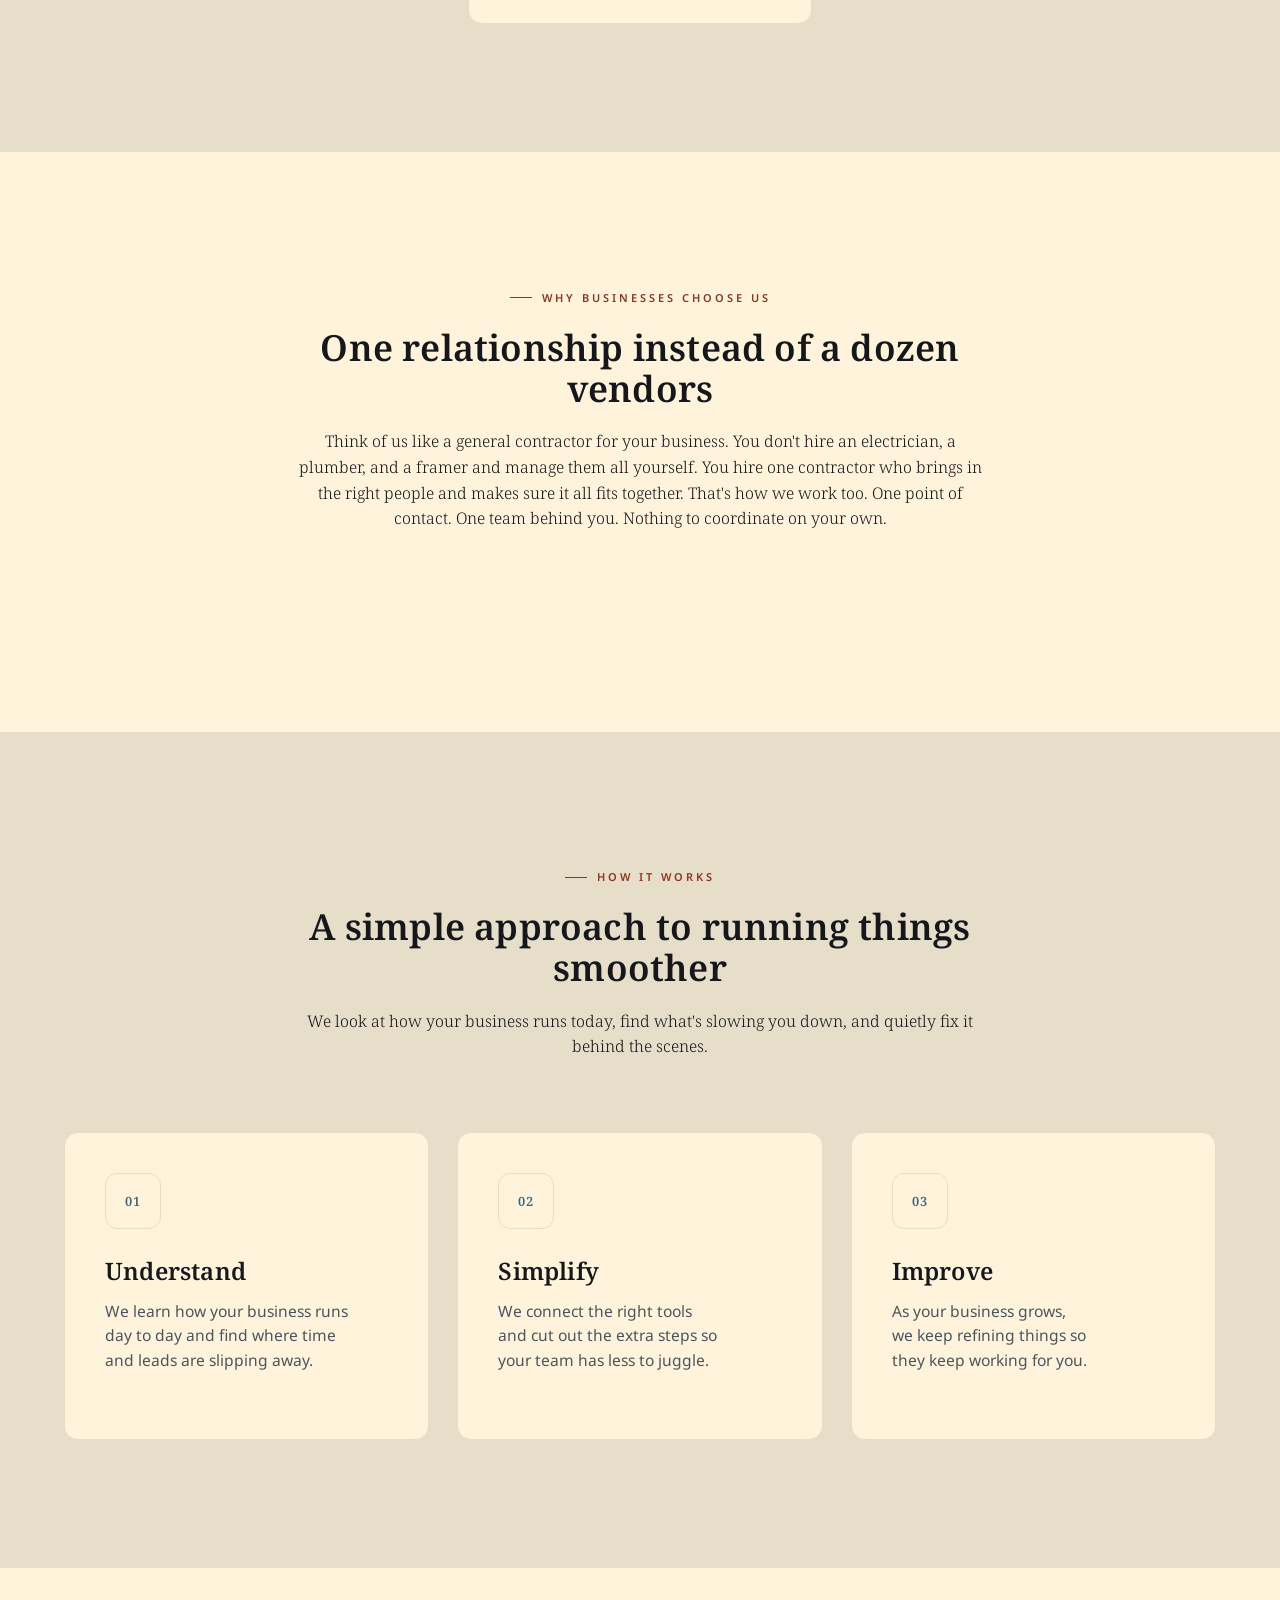
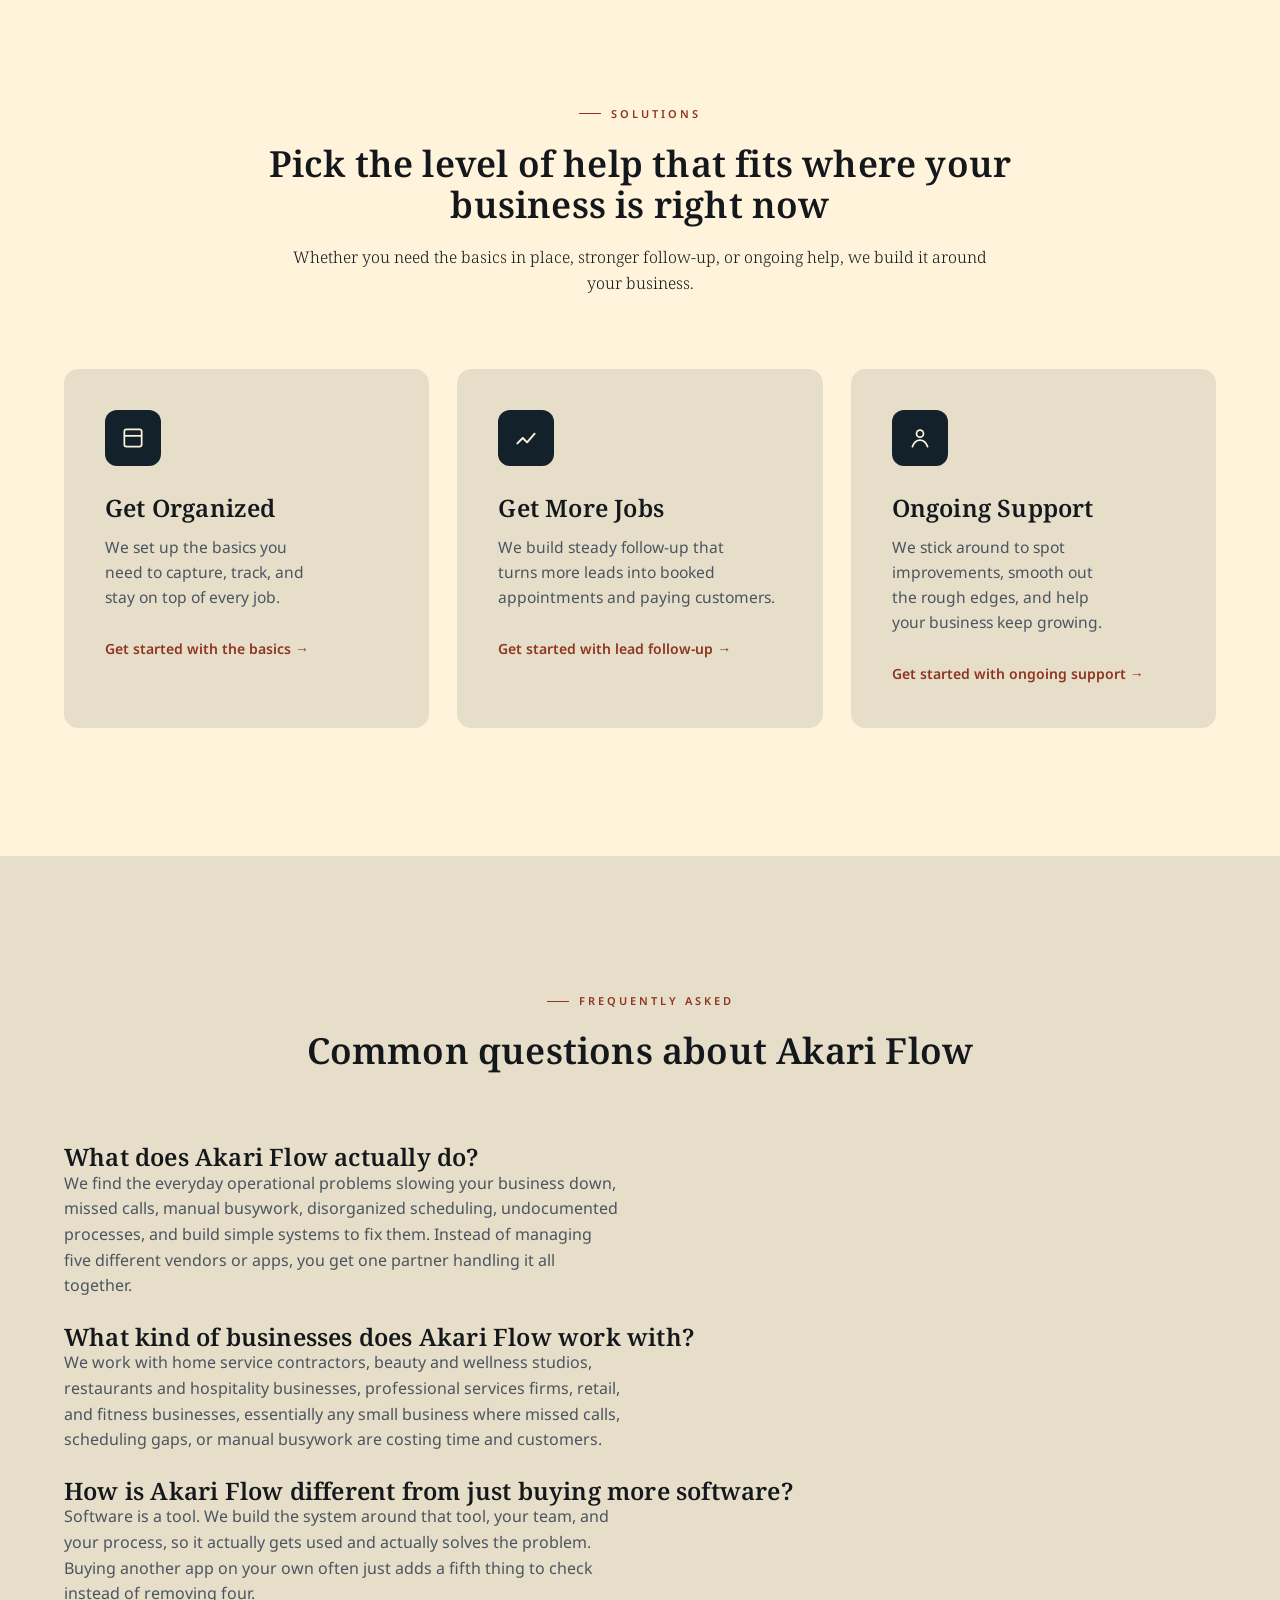
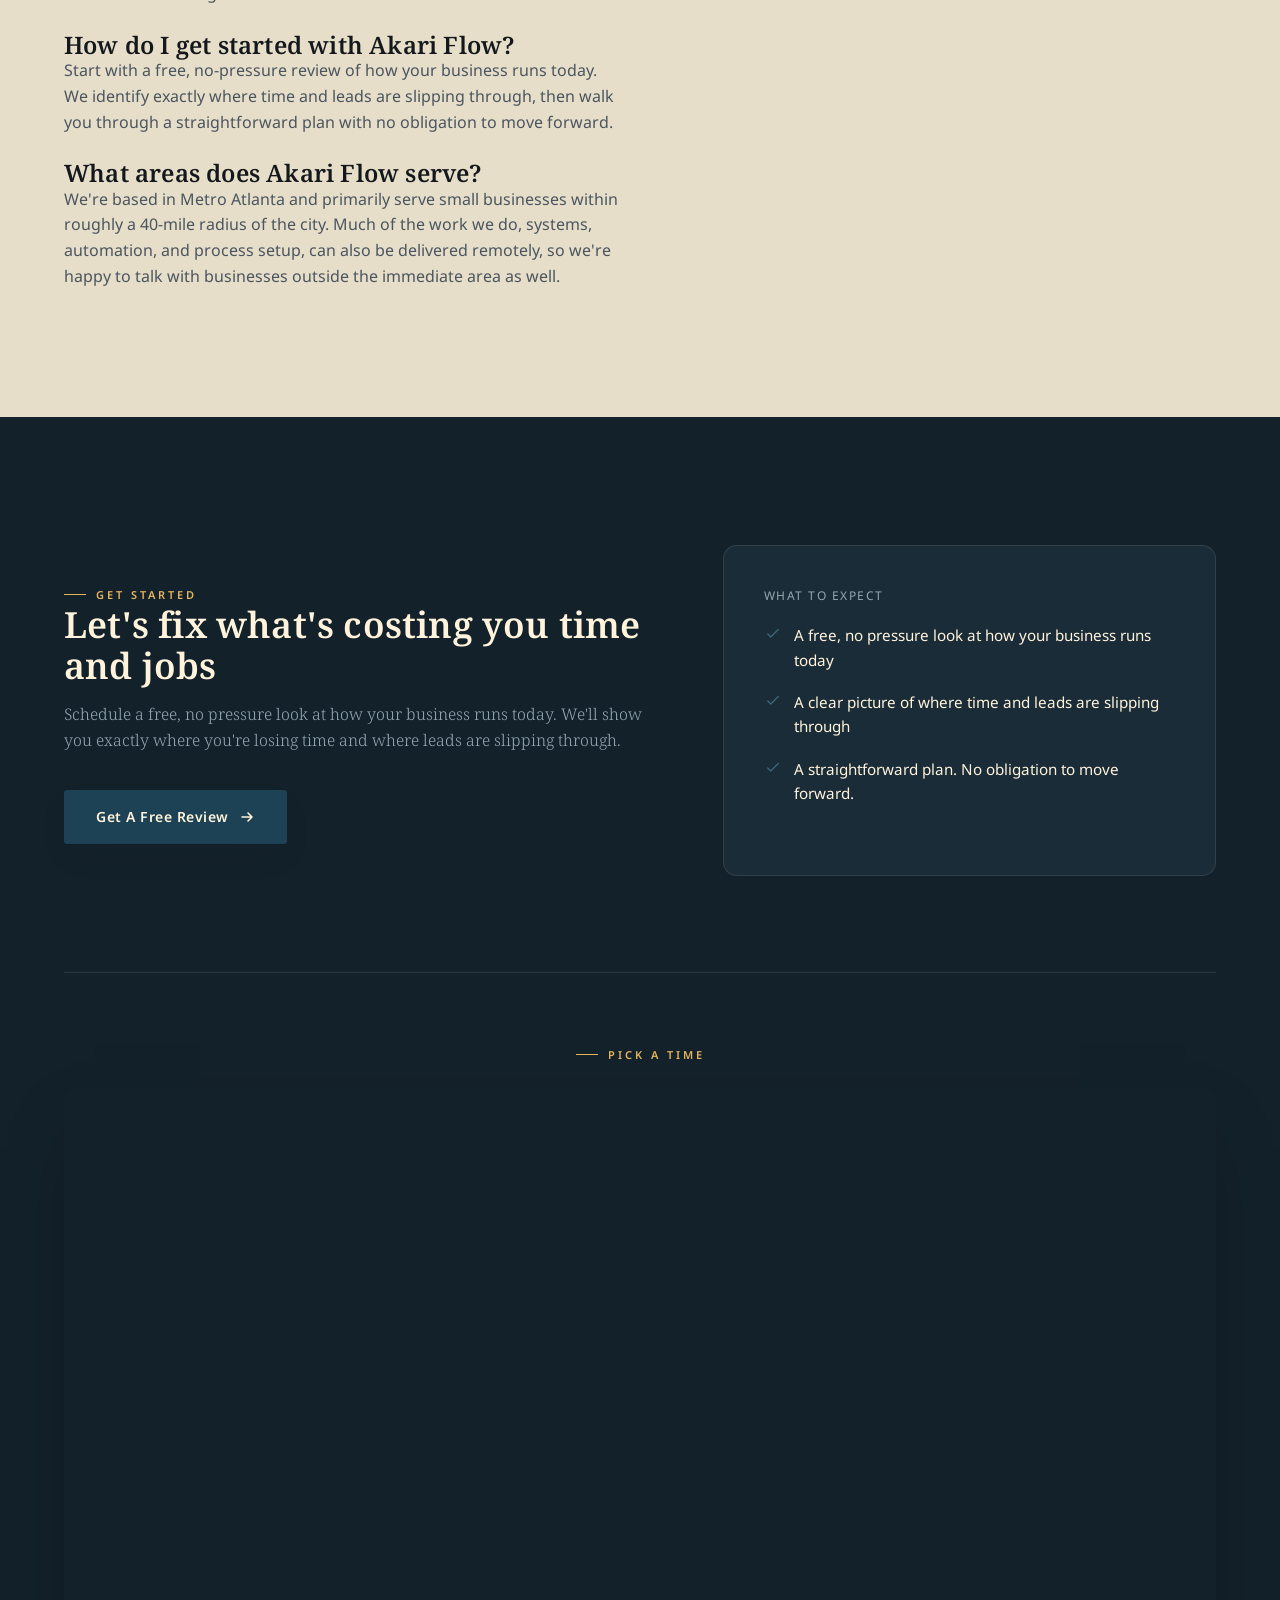
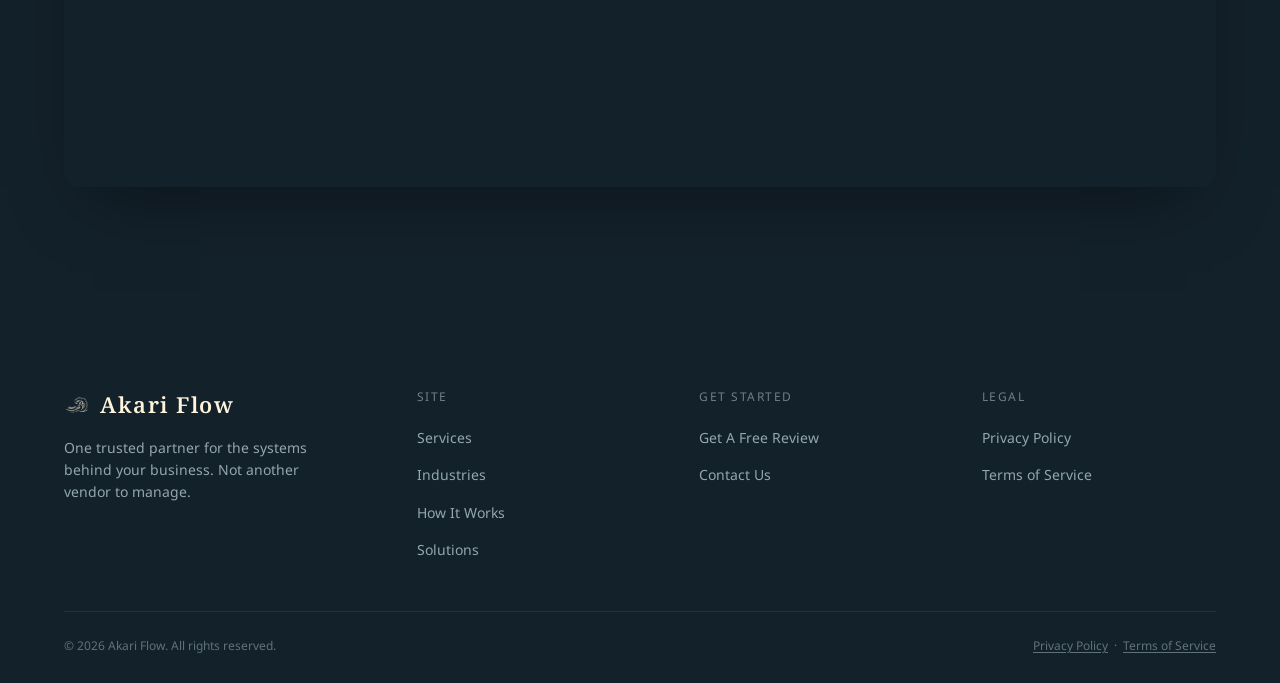
==== commit 51b3251a: "added nav menu items" ====
--- a/index.html
+++ b/index.html
@@ -134,8 +134,25 @@
       </button>
 
       <ul class="nav-links" id="nav-links">
-        <li><a href="#services">Services</a></li>
-        <li><a href="#industries">Industries</a></li>
+        <li class="nav-dropdown">
+          <a href="#services">Services <span class="nav-caret" aria-hidden="true">▾</span></a>
+          <ul class="nav-dropdown-menu">
+            <li><a href="services/customer-communication.html">Customer Communication</a></li>
+            <li><a href="services/ai-integration.html">AI &amp; Software Integration</a></li>
+            <li><a href="services/business-systems.html">Business Systems</a></li>
+            <li><a href="services/scheduling-operations.html">Scheduling &amp; Operations</a></li>
+            <li><a href="services/documentation-sops.html">Documentation &amp; SOPs</a></li>
+          </ul>
+        </li>
+        <li class="nav-dropdown">
+          <a href="#industries">Industries <span class="nav-caret" aria-hidden="true">▾</span></a>
+          <ul class="nav-dropdown-menu">
+            <li><a href="industries/contractors.html">Contractors &amp; Home Services</a></li>
+            <li><a href="industries/beauty-wellness.html">Beauty &amp; Wellness</a></li>
+            <li><a href="industries/food-hospitality.html">Food &amp; Hospitality</a></li>
+            <li><a href="industries/professional-services.html">Professional Services</a></li>
+          </ul>
+        </li>
         <li><a href="#process">How It Works</a></li>
         <li><a href="#packages">Solutions</a></li>
         <li><a href="#contact">Contact</a></li>
--- a/css/style.css
+++ b/css/style.css
@@ -401,6 +401,57 @@
 
 .nav-links__cta { display: none; }
 
+/* --- Dropdown submenus (Services / Industries) ---------------------------
+   Desktop: hover or keyboard-focus reveals an absolutely-positioned panel,
+   styled like a small floating card in the same dark, elevated language
+   as the mobile nav panel below. Mobile: no hover, so the submenu is just
+   left visible in-flow, nested under its parent link — simplest reliable
+   behavior on touch without adding a JS accordion. */
+.nav-dropdown { position: relative; }
+
+.nav-caret {
+    display: inline-block;
+    font-size: 0.7em;
+    margin-left: 3px;
+    transition: transform var(--transition-fast);
+}
+.nav-dropdown:hover .nav-caret,
+.nav-dropdown:focus-within .nav-caret { transform: rotate(180deg); }
+
+.nav-dropdown-menu {
+    display: none;
+    position: absolute;
+    top: calc(100% + 14px);
+    left: 50%;
+    transform: translateX(-50%);
+    min-width: 248px;
+    background: var(--color-ink-soft);
+    border: 1px solid rgba(255,244,219,0.1);
+    border-radius: var(--radius-lg);
+    box-shadow: 0 24px 48px -20px rgba(0,0,0,.55);
+    padding: 8px;
+    z-index: 200;
+}
+
+.nav-dropdown:hover .nav-dropdown-menu,
+.nav-dropdown:focus-within .nav-dropdown-menu {
+    display: block;
+}
+
+.nav-dropdown-menu li a {
+    display: block;
+    padding: 12px 16px;
+    font-size: var(--text-small);
+    white-space: nowrap;
+    color: var(--color-cream-dim);
+    border-radius: var(--radius);
+}
+.nav-dropdown-menu li a::after { display: none; }
+.nav-dropdown-menu li a:hover {
+    color: var(--color-cream);
+    background: rgba(255,244,219,0.06);
+}
+
 @media (max-width: 860px) {
     header nav .container { height: auto; padding-block: 16px; position: relative; }
     header nav { height: auto; }
@@ -437,6 +488,27 @@
 
     .nav-links__cta { display: block; padding: 10px 8px 4px; }
     .nav-links .nav-button { display: flex; width: 100%; }
+
+    /* No hover on touch — submenu just stays open, indented under its
+       parent link, instead of relying on :hover or :focus-within. */
+    .nav-dropdown-menu {
+        display: block;
+        position: static;
+        transform: none;
+        min-width: 0;
+        margin: 0 0 4px 12px;
+        background: transparent;
+        border: none;
+        box-shadow: none;
+        padding: 0;
+    }
+    .nav-dropdown-menu li a {
+        padding: 10px 16px;
+        font-size: 0.85rem;
+        color: var(--color-cream-dim);
+        opacity: 0.85;
+    }
+    .nav-caret { display: none; }
 }
 
 
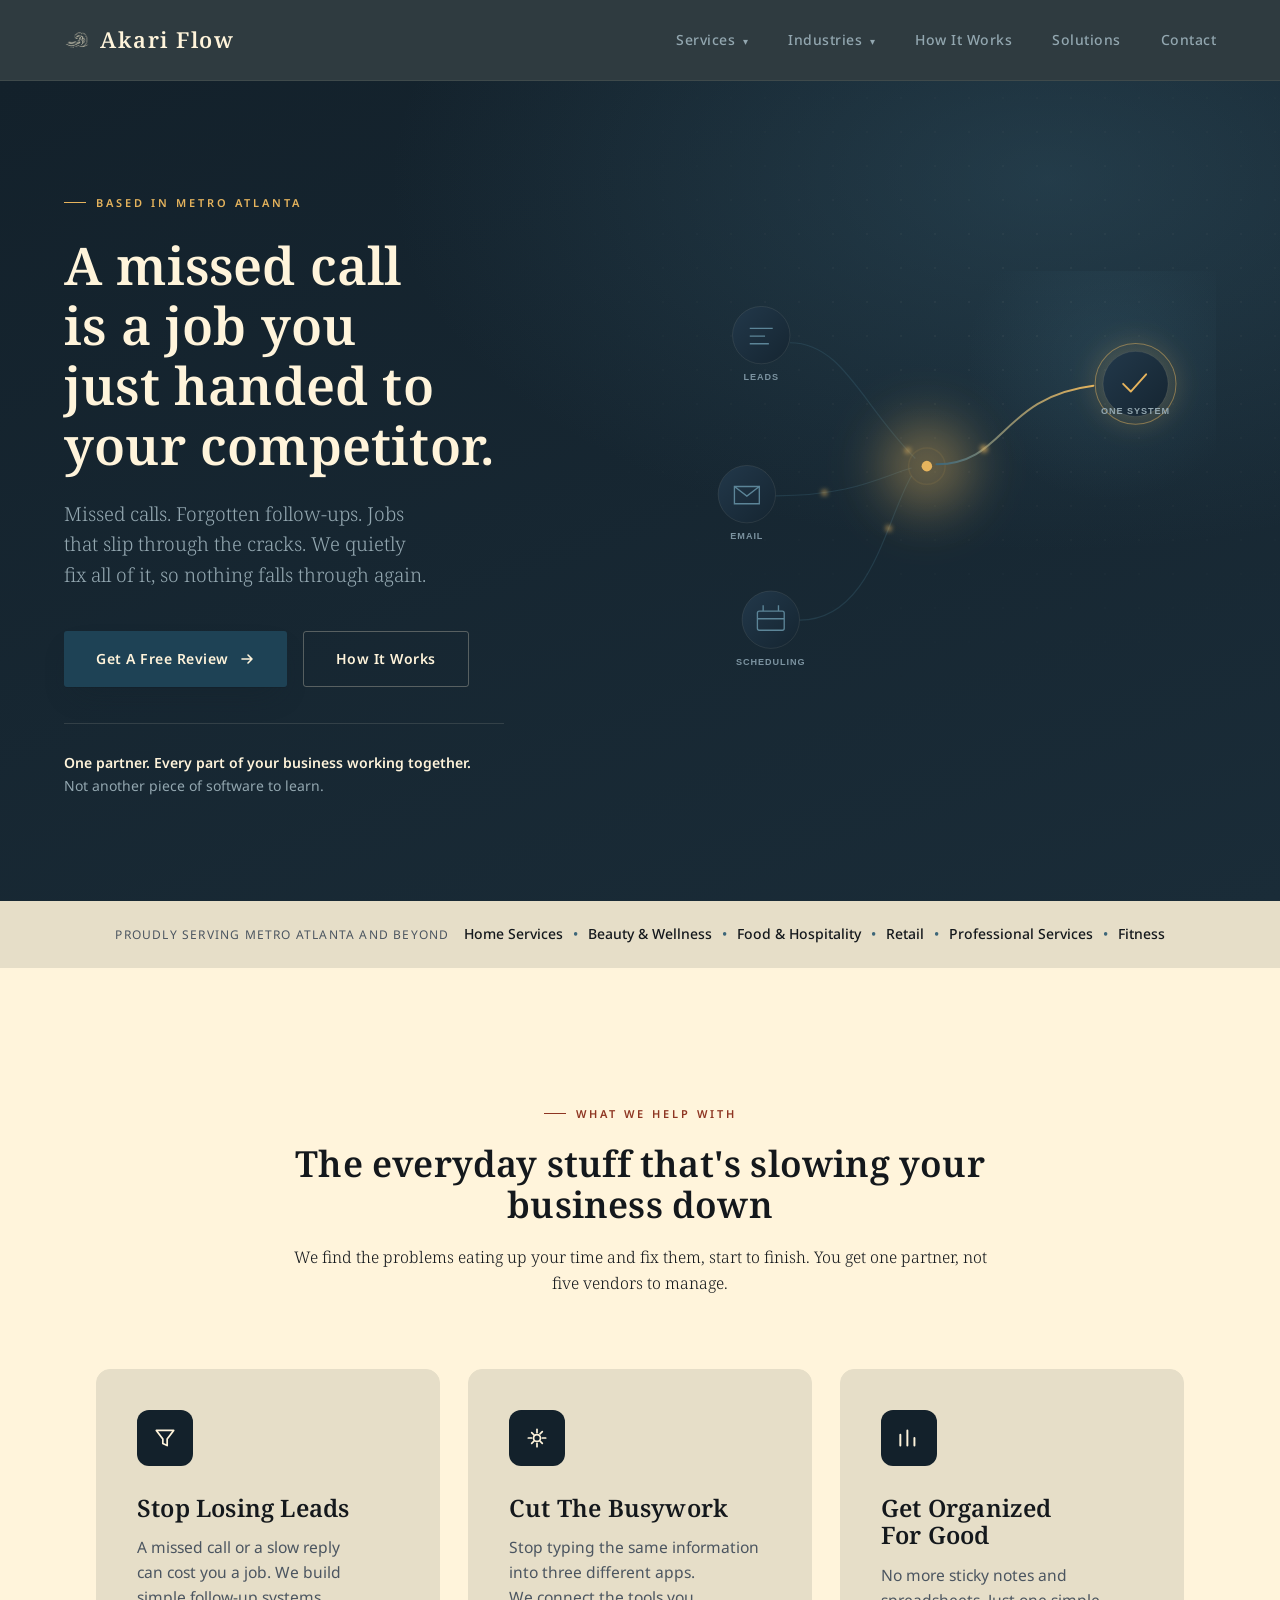
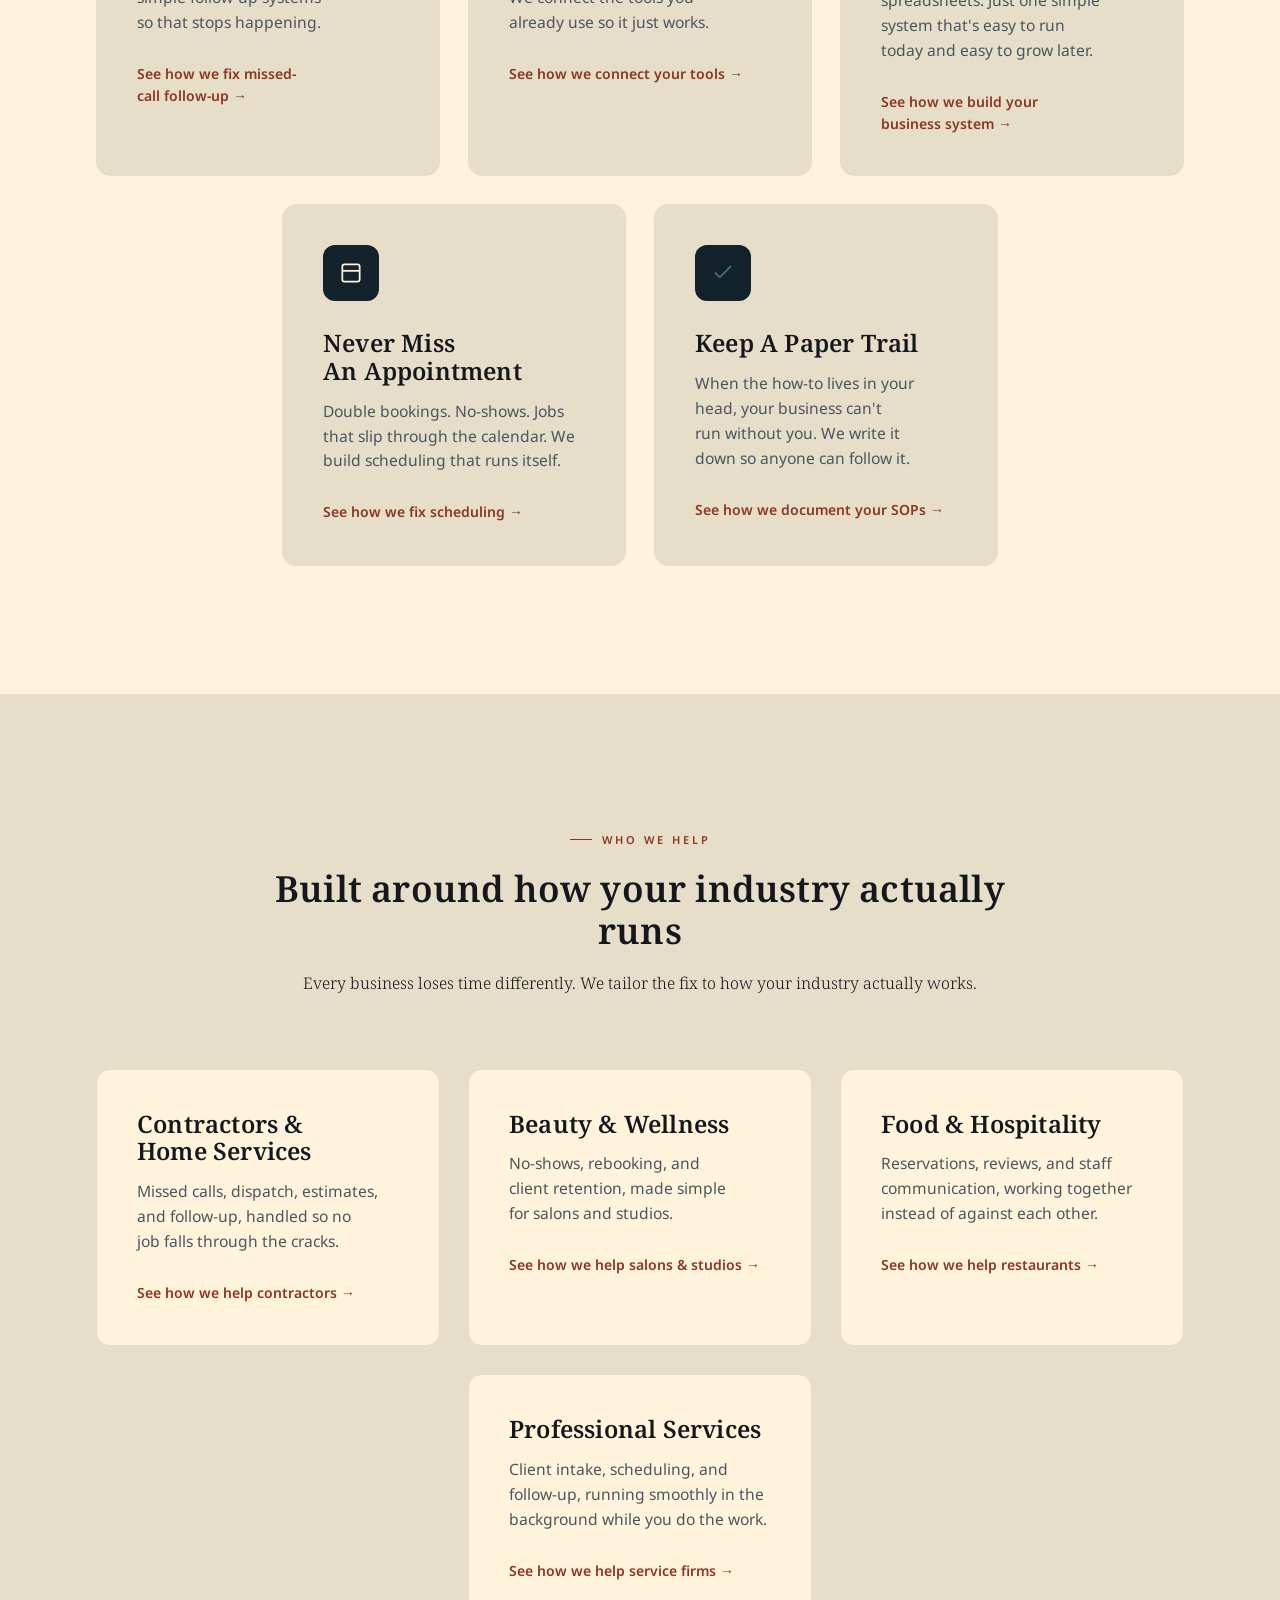
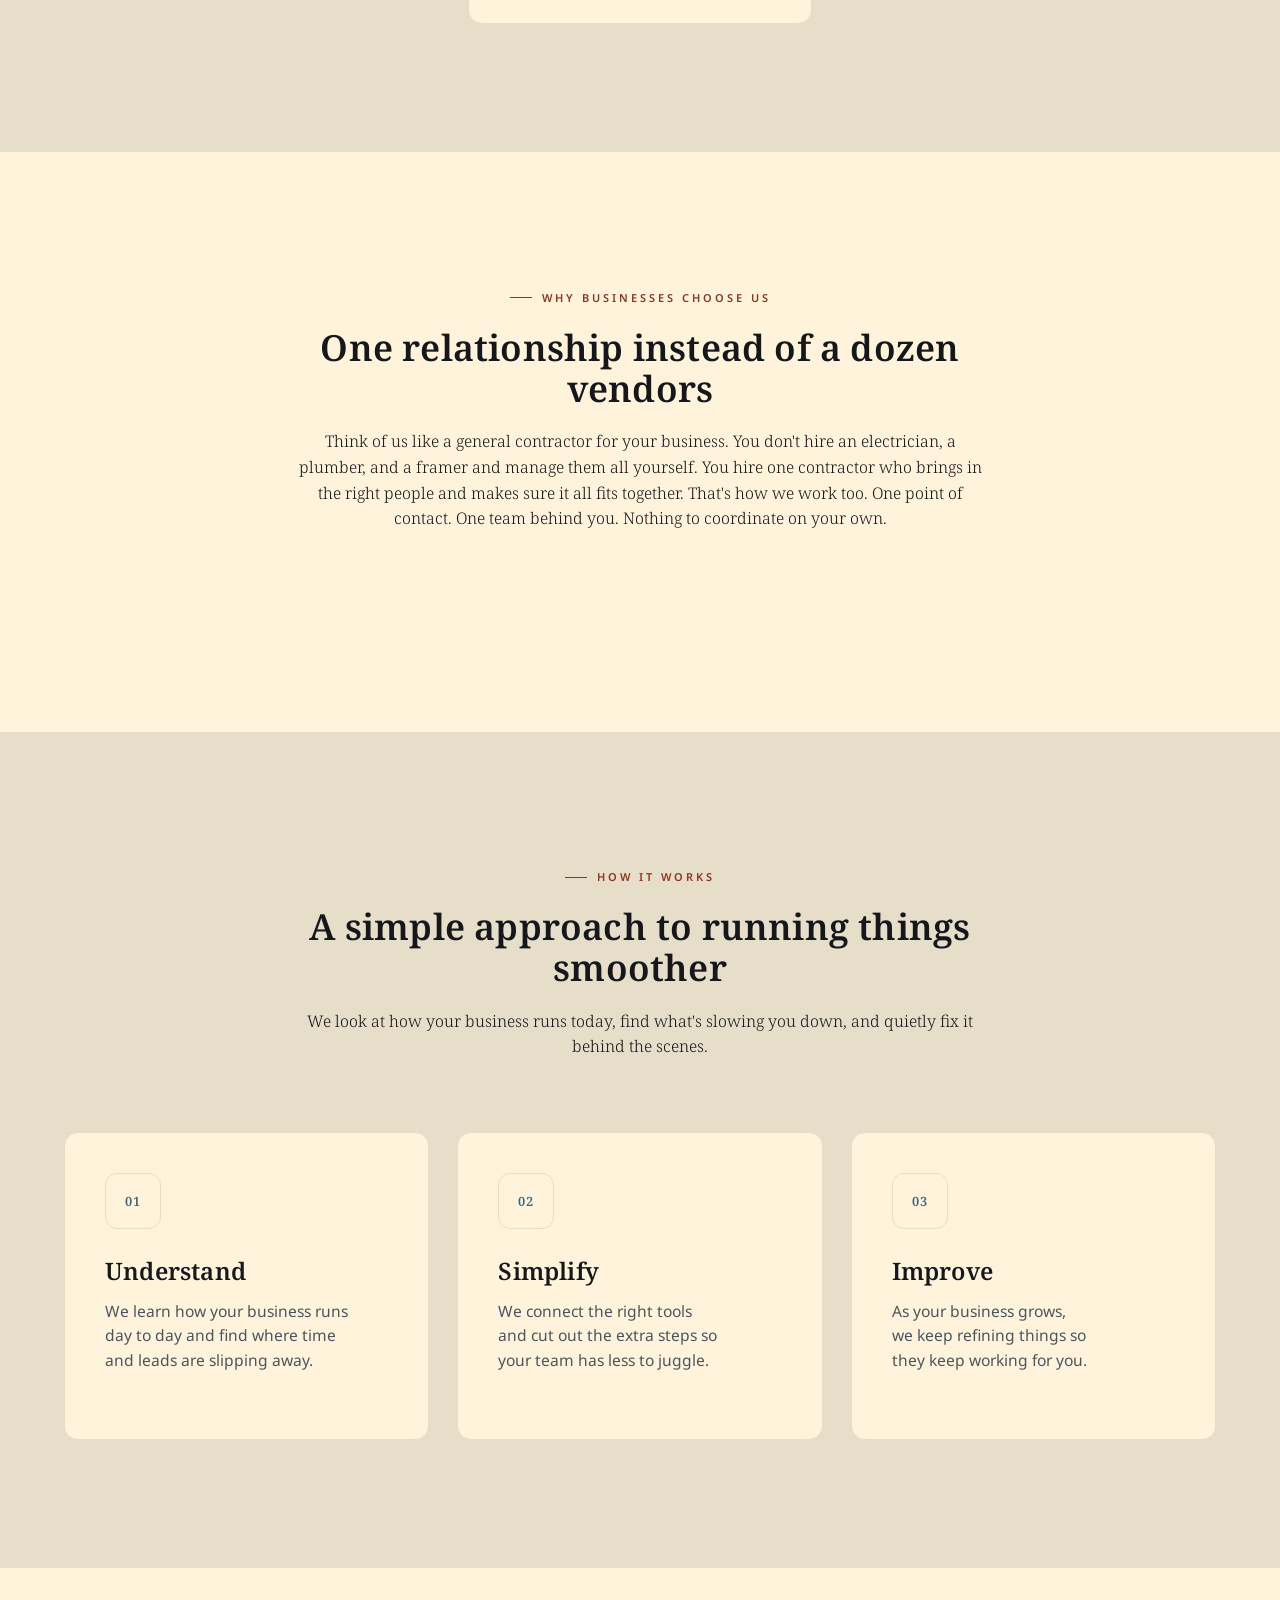
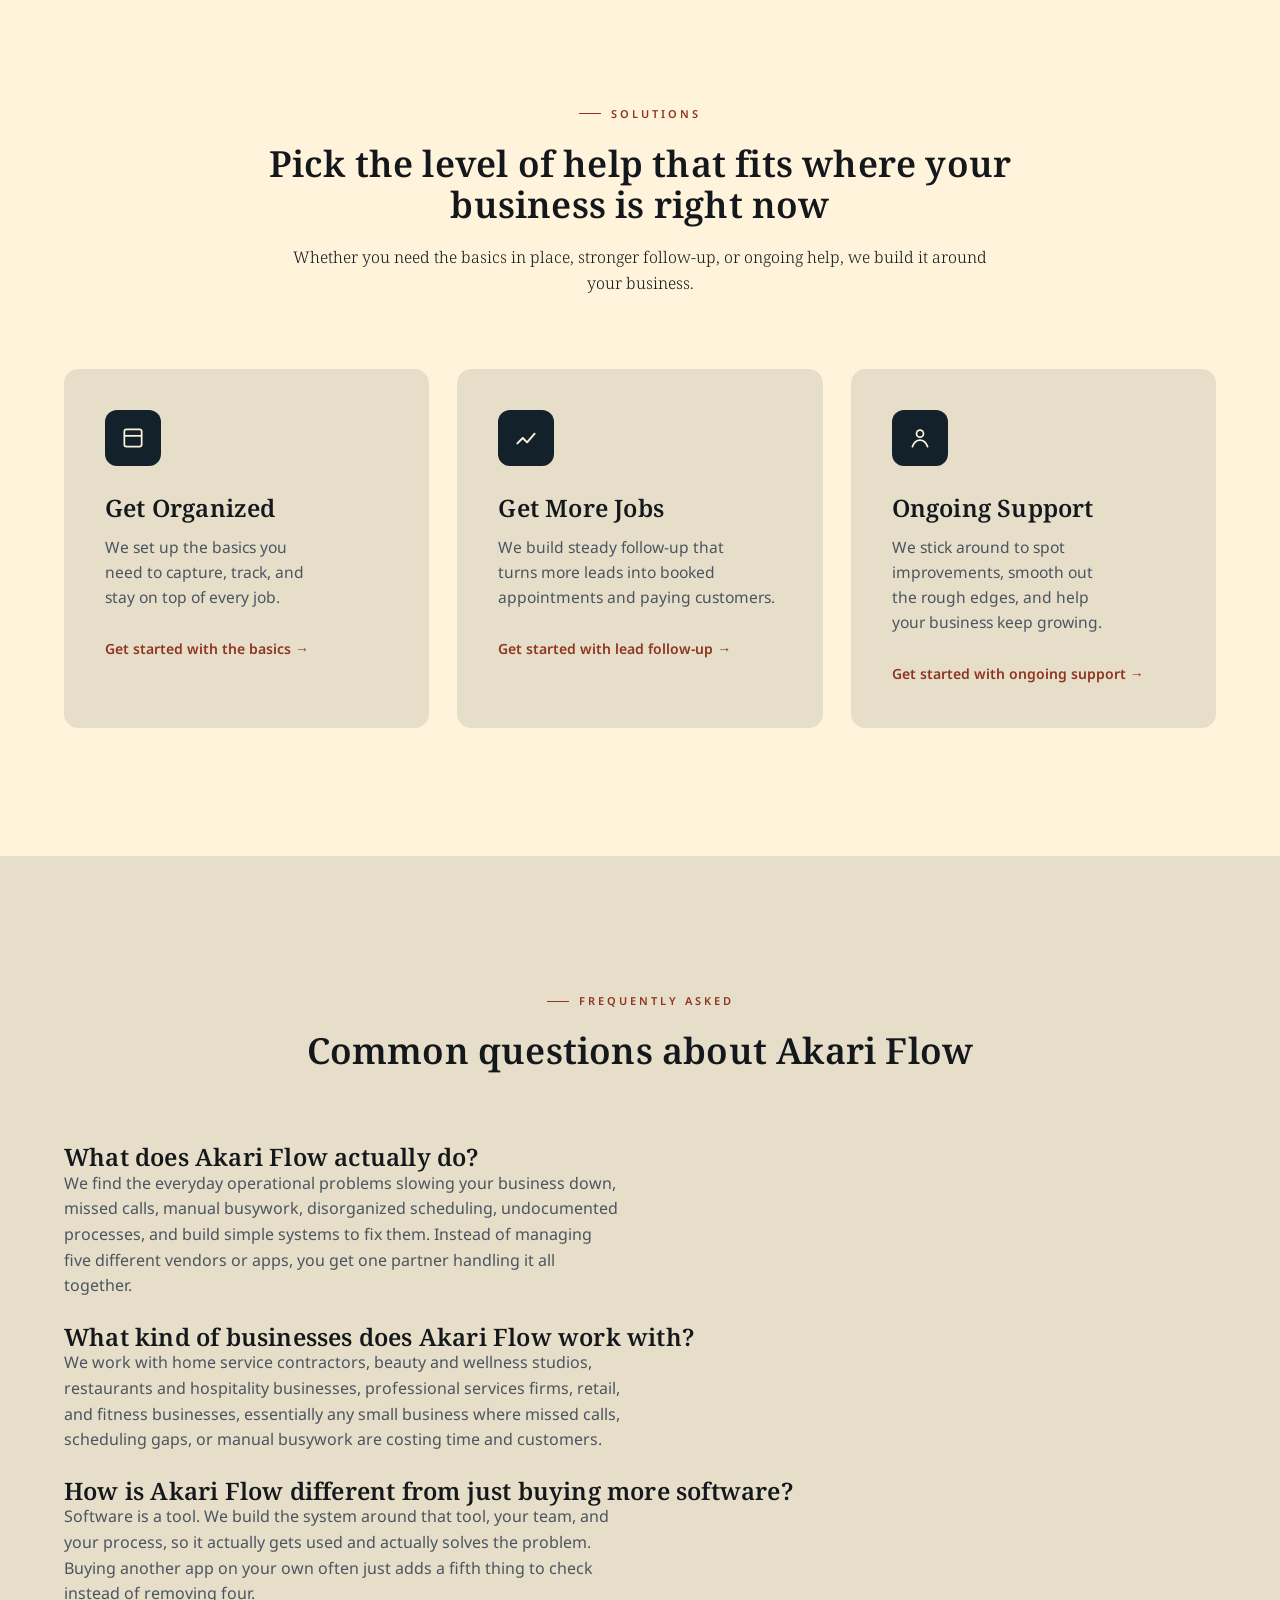
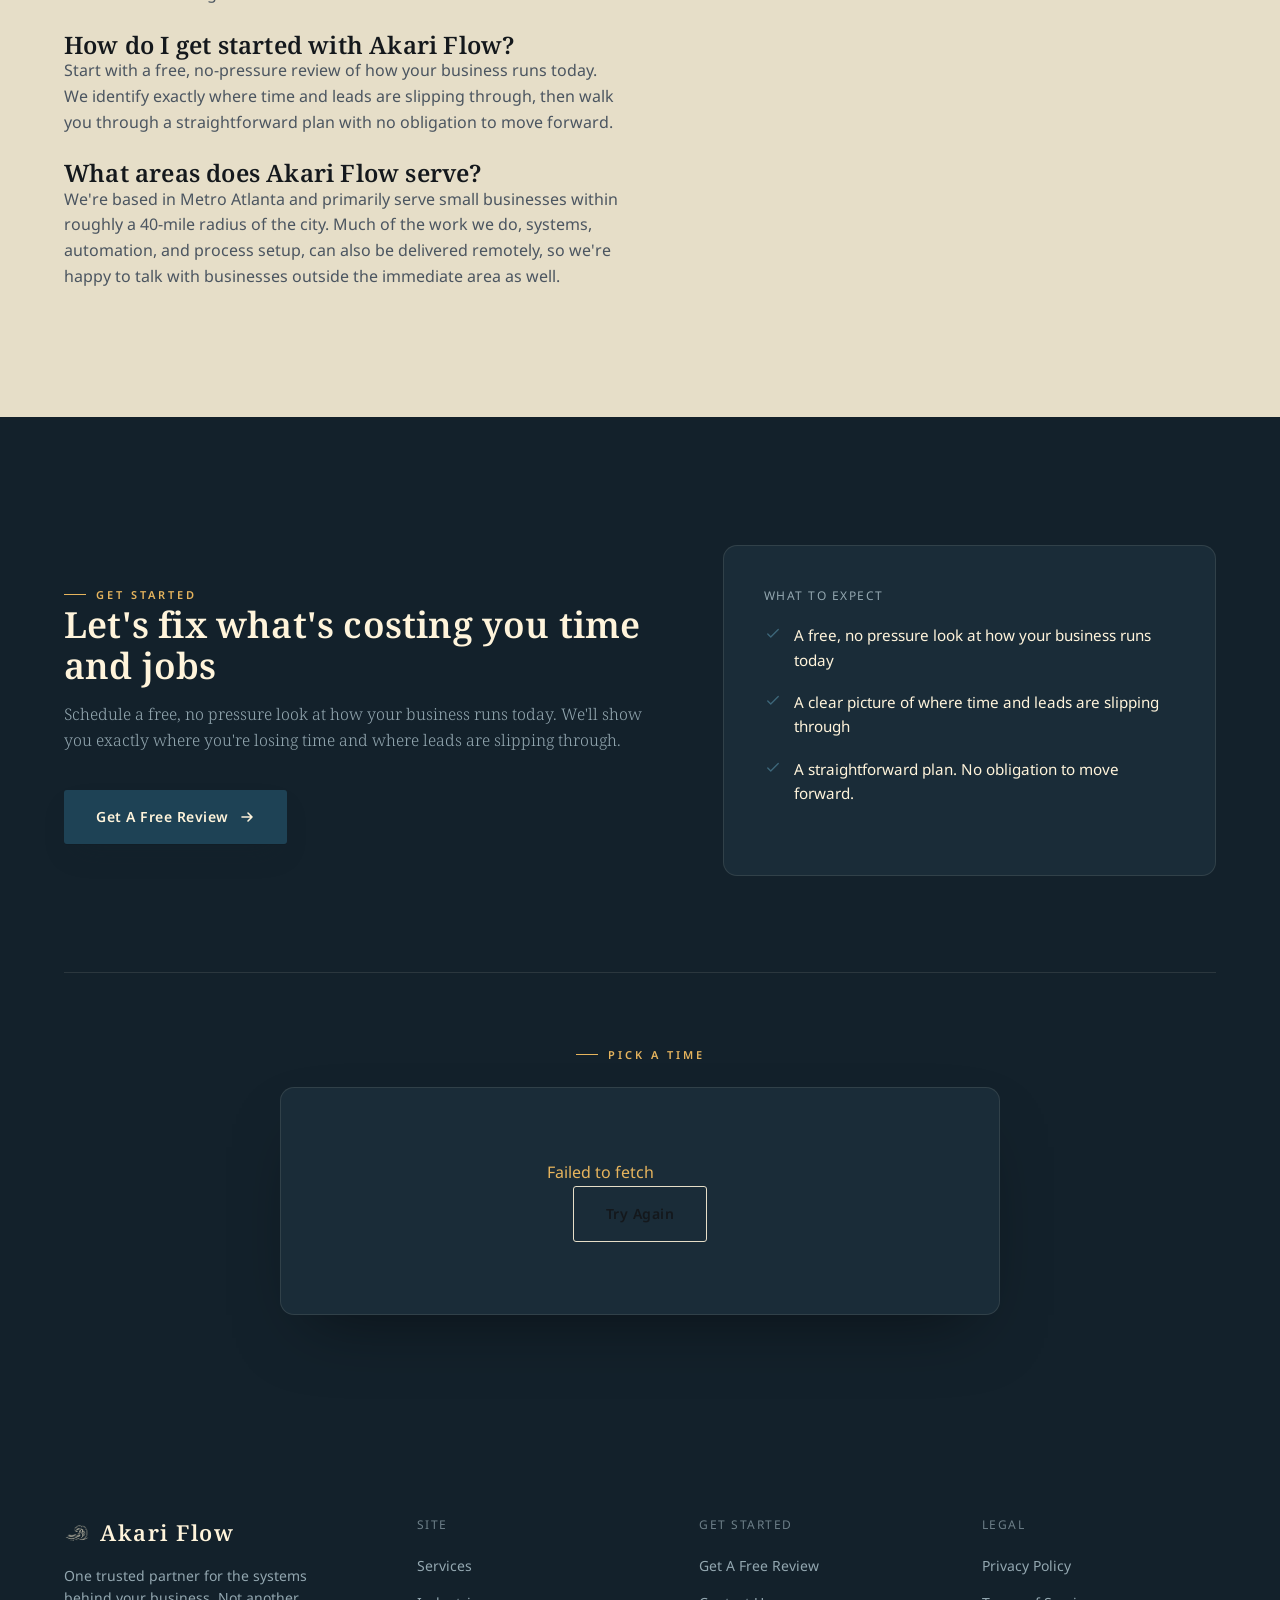
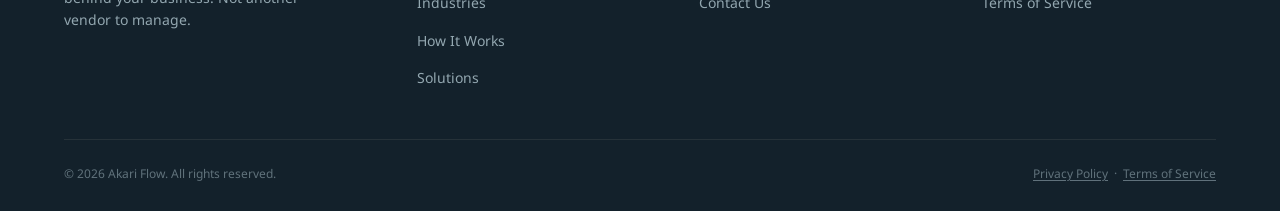
==== commit 09af8f77: "calendar widget replace" ====
--- a/index.html
+++ b/index.html
@@ -473,11 +473,360 @@
         </div>
       </div>
 
-      <div class="calendly-wrap" id="calendly-widget">
-        <p class="eyebrow eyebrow--on-dark" style="justify-content:center;">Pick A Time</p>
-        <div class="calendly-inline-widget" data-url="https://calendly.com/d/dvrr-8tw-62j?background_color=fff4db&text_color=1e4255&primary_color=13212b" style="min-width:100%;height:700px;"></div>
-      </div>
-    </div>
+      <!-- ============================================================
+     AKARI FLOW — CUSTOM BOOKING WIDGET
+     Drop this in to REPLACE the entire existing:
+       <div class="calendly-wrap" id="calendly-widget"> ... </div>
+     block in index.html, and remove the old Calendly <script> tag
+     at the bottom of the file.
+
+     Before using: paste your deployed Apps Script Web App URL into
+     the APPS_SCRIPT_URL constant near the bottom of the <script>.
+     ============================================================ -->
+
+<div class="calendly-wrap" id="calendly-widget">
+  <p class="eyebrow eyebrow--on-dark" style="justify-content:center;">Pick A Time</p>
+
+  <div id="akf-booking" class="akf-booking">
+
+    <!-- STEP 1: loading state -->
+    <div id="akf-loading" class="akf-state">
+      <div class="akf-spinner" aria-hidden="true"></div>
+      <p>Checking available times…</p>
+    </div>
+
+    <!-- STEP 2: day tabs + time slots -->
+    <div id="akf-picker" class="akf-picker" style="display:none;">
+      <div id="akf-days" class="akf-days" role="tablist" aria-label="Choose a day"></div>
+      <div id="akf-slots" class="akf-slots"></div>
+    </div>
+
+    <!-- STEP 3: booking form (appears once a slot is picked) -->
+    <form id="akf-form" class="akf-form" style="display:none;">
+      <button type="button" id="akf-back" class="akf-back">&larr; Choose a different time</button>
+
+      <p class="akf-selected-time" id="akf-selected-time"></p>
+
+      <div class="akf-form-grid">
+        <input type="text" name="name" placeholder="Your name" required />
+        <input type="text" name="company" placeholder="Business name" required />
+        <input type="tel" name="phone" placeholder="Phone number" required />
+        <input type="email" name="email" placeholder="Email" required />
+      </div>
+      <textarea name="notes" placeholder="Anything you'd like me to know beforehand? (optional)" rows="3"></textarea>
+
+      <button type="submit" class="btn btn--primary akf-submit">
+        <span class="akf-submit-label">Confirm Booking</span>
+        <span class="akf-submit-spinner" aria-hidden="true"></span>
+      </button>
+    </form>
+
+    <!-- STEP 4: confirmation state -->
+    <div id="akf-success" class="akf-state" style="display:none;">
+      <div class="akf-check" aria-hidden="true">&#10003;</div>
+      <h3>You're booked.</h3>
+      <p id="akf-success-detail"></p>
+      <p class="akf-success-note">A calendar invite is on its way to your email.</p>
+    </div>
+
+    <!-- Error state -->
+    <div id="akf-error" class="akf-state akf-state--error" style="display:none;">
+      <p id="akf-error-message">Something went wrong. Please try again, or reach out directly.</p>
+      <button type="button" id="akf-retry" class="btn btn--outline">Try Again</button>
+    </div>
+
+  </div>
+</div>
+
+<style>
+  .akf-booking {
+    max-width: 720px;
+    margin-inline: auto;
+    background: var(--color-ink-soft);
+    border: 1px solid rgba(255,244,219,0.1);
+    border-radius: var(--radius-lg);
+    padding: 40px;
+    box-shadow: 0 30px 70px -30px rgba(0,0,0,.5);
+    text-align: left;
+  }
+
+  .akf-state {
+    text-align: center;
+    padding: 32px 0;
+    color: var(--color-cream-dim);
+  }
+  .akf-state h3 { color: var(--color-cream); margin: 12px 0 8px; }
+  .akf-state--error { color: var(--color-gold); }
+
+  .akf-spinner, .akf-submit-spinner {
+    width: 28px; height: 28px;
+    border: 3px solid rgba(255,244,219,0.15);
+    border-top-color: var(--color-gold);
+    border-radius: 50%;
+    margin: 0 auto 16px;
+    animation: akf-spin 0.8s linear infinite;
+  }
+  .akf-submit-spinner {
+    display: none;
+    width: 16px; height: 16px;
+    border-width: 2px;
+    margin: 0 0 0 8px;
+  }
+  @keyframes akf-spin { to { transform: rotate(360deg); } }
+
+  .akf-check {
+    width: 48px; height: 48px;
+    margin: 0 auto 12px;
+    border-radius: 50%;
+    background: var(--color-gold);
+    color: var(--color-navy);
+    display: flex; align-items: center; justify-content: center;
+    font-size: 1.4rem; font-weight: bold;
+  }
+
+  .akf-days {
+    display: flex;
+    gap: 8px;
+    overflow-x: auto;
+    padding-bottom: 12px;
+    margin-bottom: 20px;
+    border-bottom: 1px solid rgba(255,244,219,0.1);
+  }
+  .akf-day-btn {
+    flex: 0 0 auto;
+    padding: 10px 16px;
+    border-radius: var(--radius);
+    border: 1px solid rgba(255,244,219,0.14);
+    background: transparent;
+    color: var(--color-cream-dim);
+    font-family: var(--font-sans);
+    font-size: var(--text-small);
+    font-weight: var(--weight-sans-medium);
+    cursor: pointer;
+    white-space: nowrap;
+    transition: background-color 150ms ease, color 150ms ease, border-color 150ms ease;
+  }
+  .akf-day-btn:hover { border-color: var(--color-cream); color: var(--color-cream); }
+  .akf-day-btn.is-active {
+    background: var(--color-ocean);
+    border-color: var(--color-ocean);
+    color: var(--color-cream);
+  }
+
+  .akf-slots {
+    display: grid;
+    grid-template-columns: repeat(auto-fill, minmax(110px, 1fr));
+    gap: 10px;
+  }
+  .akf-slot-btn {
+    padding: 12px 8px;
+    border-radius: var(--radius);
+    border: 1px solid rgba(255,244,219,0.14);
+    background: transparent;
+    color: var(--color-cream);
+    font-family: var(--font-sans);
+    font-size: var(--text-small);
+    font-weight: var(--weight-sans-medium);
+    cursor: pointer;
+    transition: background-color 150ms ease, transform 150ms ease;
+  }
+  .akf-slot-btn:hover {
+    background: var(--color-ocean);
+    transform: translateY(-2px);
+  }
+
+  .akf-form { animation: akf-fade 200ms ease; }
+  @keyframes akf-fade { from { opacity: 0; } to { opacity: 1; } }
+
+  .akf-back {
+    background: none;
+    border: none;
+    color: var(--color-cream-dim);
+    font-size: var(--text-small);
+    cursor: pointer;
+    margin-bottom: 16px;
+    padding: 0;
+  }
+  .akf-back:hover { color: var(--color-cream); }
+
+  .akf-selected-time {
+    font-family: var(--font-serif);
+    font-size: 1.15rem;
+    color: var(--color-cream);
+    margin-bottom: 20px;
+  }
+
+  .akf-form-grid {
+    display: grid;
+    grid-template-columns: 1fr 1fr;
+    gap: 12px;
+    margin-bottom: 12px;
+  }
+  .akf-form input, .akf-form textarea {
+    width: 100%;
+    padding: 13px 14px;
+    border-radius: var(--radius);
+    border: 1px solid rgba(255,244,219,0.14);
+    background: rgba(255,244,219,0.04);
+    color: var(--color-cream);
+    font-family: var(--font-sans);
+    font-size: var(--text-small);
+  }
+  .akf-form input::placeholder, .akf-form textarea::placeholder { color: var(--color-cream-dim); }
+  .akf-form textarea { grid-column: 1 / -1; margin-bottom: 20px; resize: vertical; }
+  .akf-form input:focus, .akf-form textarea:focus {
+    outline: 2px solid var(--color-gold);
+    outline-offset: 1px;
+  }
+
+  .akf-submit { width: 100%; }
+  .akf-submit.is-loading .akf-submit-spinner { display: inline-block; }
+  .akf-submit.is-loading { opacity: 0.8; pointer-events: none; }
+
+  .akf-success-note { font-size: var(--text-small); opacity: 0.8; margin-top: 8px; }
+
+  @media (max-width: 600px) {
+    .akf-booking { padding: 24px; }
+    .akf-form-grid { grid-template-columns: 1fr; }
+  }
+</style>
+
+<script>
+(function() {
+  // ============================================================
+  // CONFIG — paste your deployed Apps Script Web App URL here
+  // ============================================================
+  const APPS_SCRIPT_URL = "https://script.google.com/macros/s/AKfycbyRm5ty5QDhF2zTkCgOkyocyvUfK6FC8qcjjtyb1JOlKp0DP6oQwO04E2z0YnSzvLX5/exec";
+
+  const els = {
+    loading: document.getElementById("akf-loading"),
+    picker: document.getElementById("akf-picker"),
+    days: document.getElementById("akf-days"),
+    slots: document.getElementById("akf-slots"),
+    form: document.getElementById("akf-form"),
+    back: document.getElementById("akf-back"),
+    selectedTime: document.getElementById("akf-selected-time"),
+    success: document.getElementById("akf-success"),
+    successDetail: document.getElementById("akf-success-detail"),
+    error: document.getElementById("akf-error"),
+    errorMessage: document.getElementById("akf-error-message"),
+    retry: document.getElementById("akf-retry"),
+  };
+
+  let availabilityData = null;
+  let selectedSlotISO = null;
+
+  function showOnly(el) {
+    [els.loading, els.picker, els.form, els.success, els.error].forEach(function(e) {
+      e.style.display = "none";
+    });
+    el.style.display = "block";
+  }
+
+  function fmtTime(iso) {
+    return new Date(iso).toLocaleTimeString([], { hour: "numeric", minute: "2-digit" });
+  }
+
+  function loadAvailability() {
+    showOnly(els.loading);
+    fetch(APPS_SCRIPT_URL + "?action=availability")
+      .then(function(res) { return res.json(); })
+      .then(function(data) {
+        if (data.error) throw new Error(data.error);
+        availabilityData = data;
+        if (!data.days || data.days.length === 0) {
+          throw new Error("No open times in the next couple weeks — reach out directly instead.");
+        }
+        renderDays();
+        showOnly(els.picker);
+      })
+      .catch(function(err) {
+        els.errorMessage.textContent = err.message || "Couldn't load availability. Please try again.";
+        showOnly(els.error);
+      });
+  }
+
+  function renderDays() {
+    els.days.innerHTML = "";
+    availabilityData.days.forEach(function(day, i) {
+      const btn = document.createElement("button");
+      btn.type = "button";
+      btn.className = "akf-day-btn" + (i === 0 ? " is-active" : "");
+      btn.textContent = day.label;
+      btn.addEventListener("click", function() {
+        document.querySelectorAll(".akf-day-btn").forEach(function(b) { b.classList.remove("is-active"); });
+        btn.classList.add("is-active");
+        renderSlots(day);
+      });
+      els.days.appendChild(btn);
+    });
+    renderSlots(availabilityData.days[0]);
+  }
+
+  function renderSlots(day) {
+    els.slots.innerHTML = "";
+    day.slots.forEach(function(iso) {
+      const btn = document.createElement("button");
+      btn.type = "button";
+      btn.className = "akf-slot-btn";
+      btn.textContent = fmtTime(iso);
+      btn.addEventListener("click", function() {
+        selectedSlotISO = iso;
+        els.selectedTime.textContent = day.label + " at " + fmtTime(iso);
+        showOnly(els.form);
+      });
+      els.slots.appendChild(btn);
+    });
+  }
+
+  els.back.addEventListener("click", function() {
+    showOnly(els.picker);
+  });
+
+  els.retry.addEventListener("click", loadAvailability);
+
+  els.form.addEventListener("submit", function(e) {
+    e.preventDefault();
+    const submitBtn = els.form.querySelector(".akf-submit");
+    submitBtn.classList.add("is-loading");
+
+    const formData = new FormData(els.form);
+    const payload = {
+      start: selectedSlotISO,
+      name: formData.get("name"),
+      company: formData.get("company"),
+      phone: formData.get("phone"),
+      email: formData.get("email"),
+      notes: formData.get("notes"),
+    };
+
+    // Sent as text/plain on purpose — Apps Script Web Apps don't
+    // handle CORS preflight (OPTIONS) requests, so application/json
+    // triggers a browser preflight that fails. text/plain skips
+    // the preflight entirely while still delivering valid JSON
+    // in the body, which doGet/doPost parses normally.
+    fetch(APPS_SCRIPT_URL, {
+      method: "POST",
+      headers: { "Content-Type": "text/plain;charset=utf-8" },
+      body: JSON.stringify(payload),
+    })
+      .then(function(res) { return res.json(); })
+      .then(function(data) {
+        submitBtn.classList.remove("is-loading");
+        if (!data.success) throw new Error(data.error || "Booking failed.");
+        els.successDetail.textContent = els.selectedTime.textContent + " — see you then, " + payload.name.split(" ")[0] + ".";
+        showOnly(els.success);
+      })
+      .catch(function(err) {
+        submitBtn.classList.remove("is-loading");
+        els.errorMessage.textContent = err.message || "That didn't go through. Please try again.";
+        showOnly(els.error);
+      });
+  });
+
+  loadAvailability();
+})();
+</script>
   </section>
 
 </main>
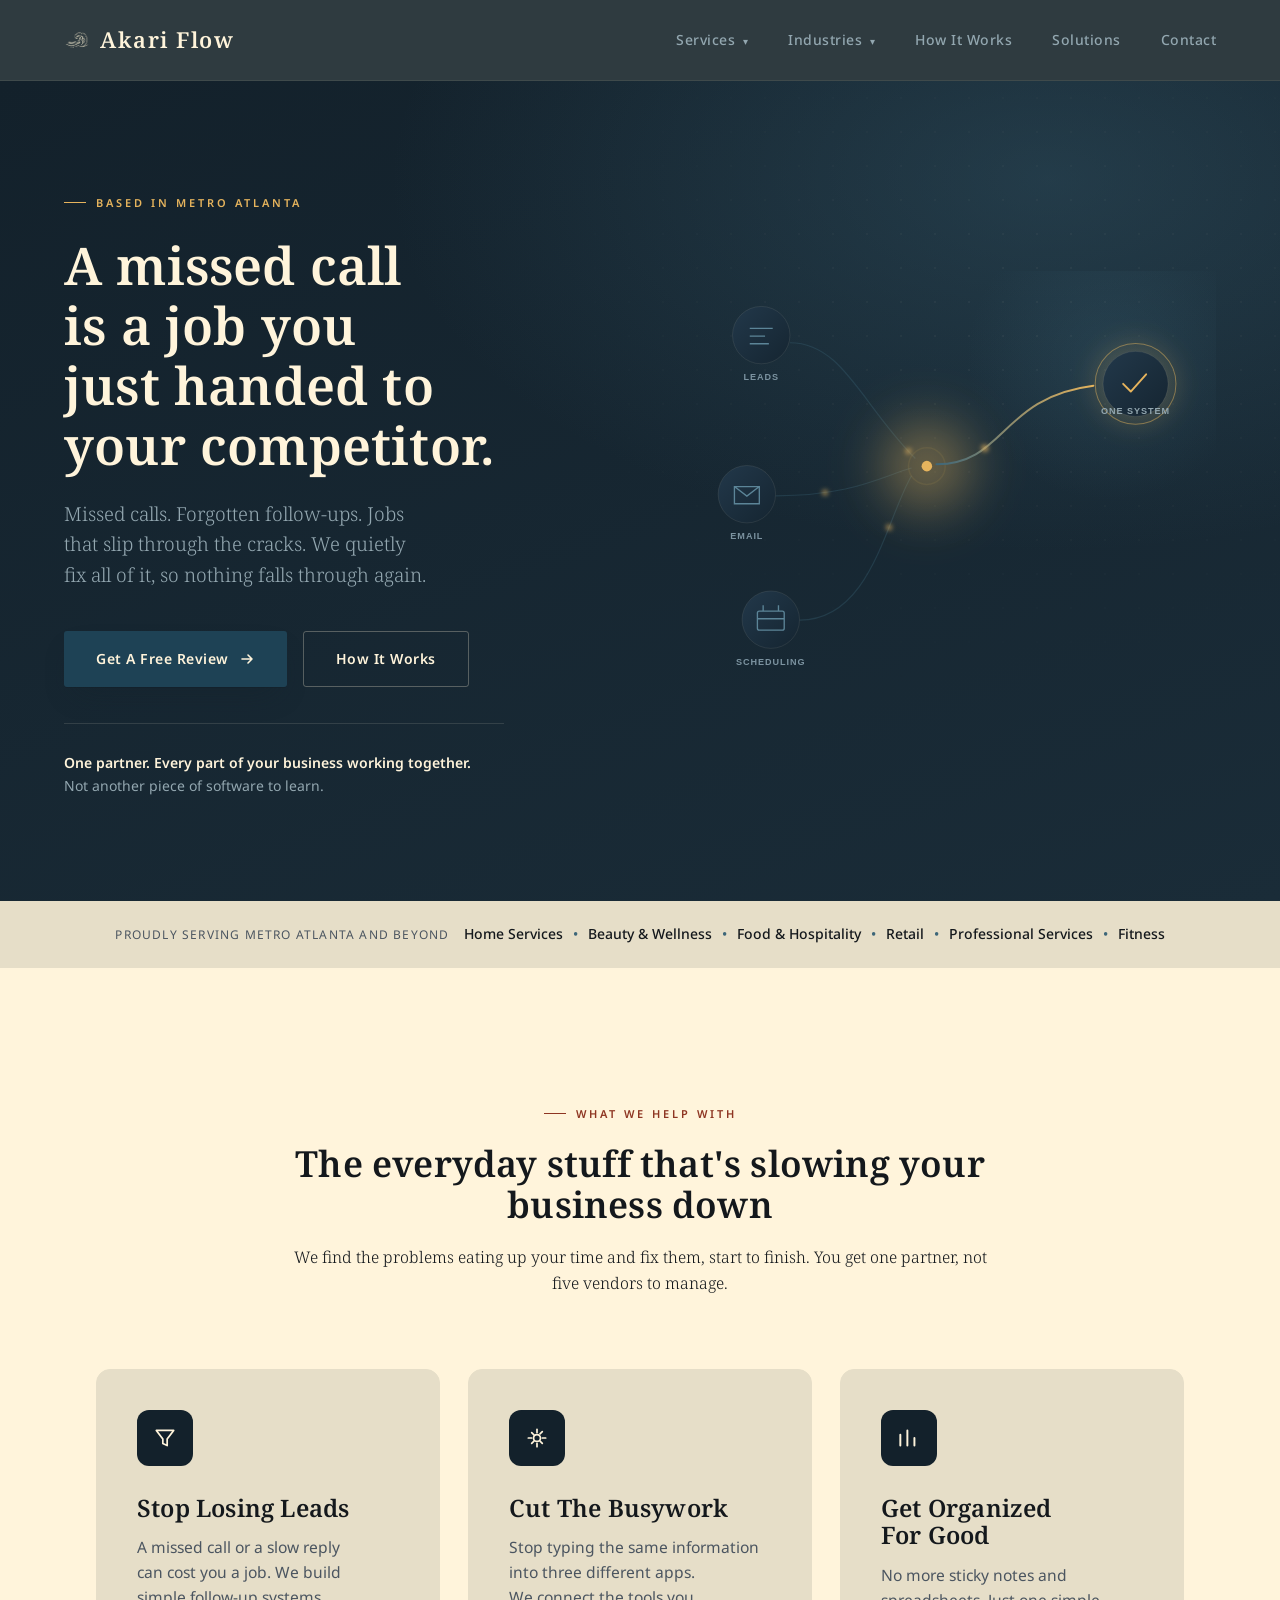
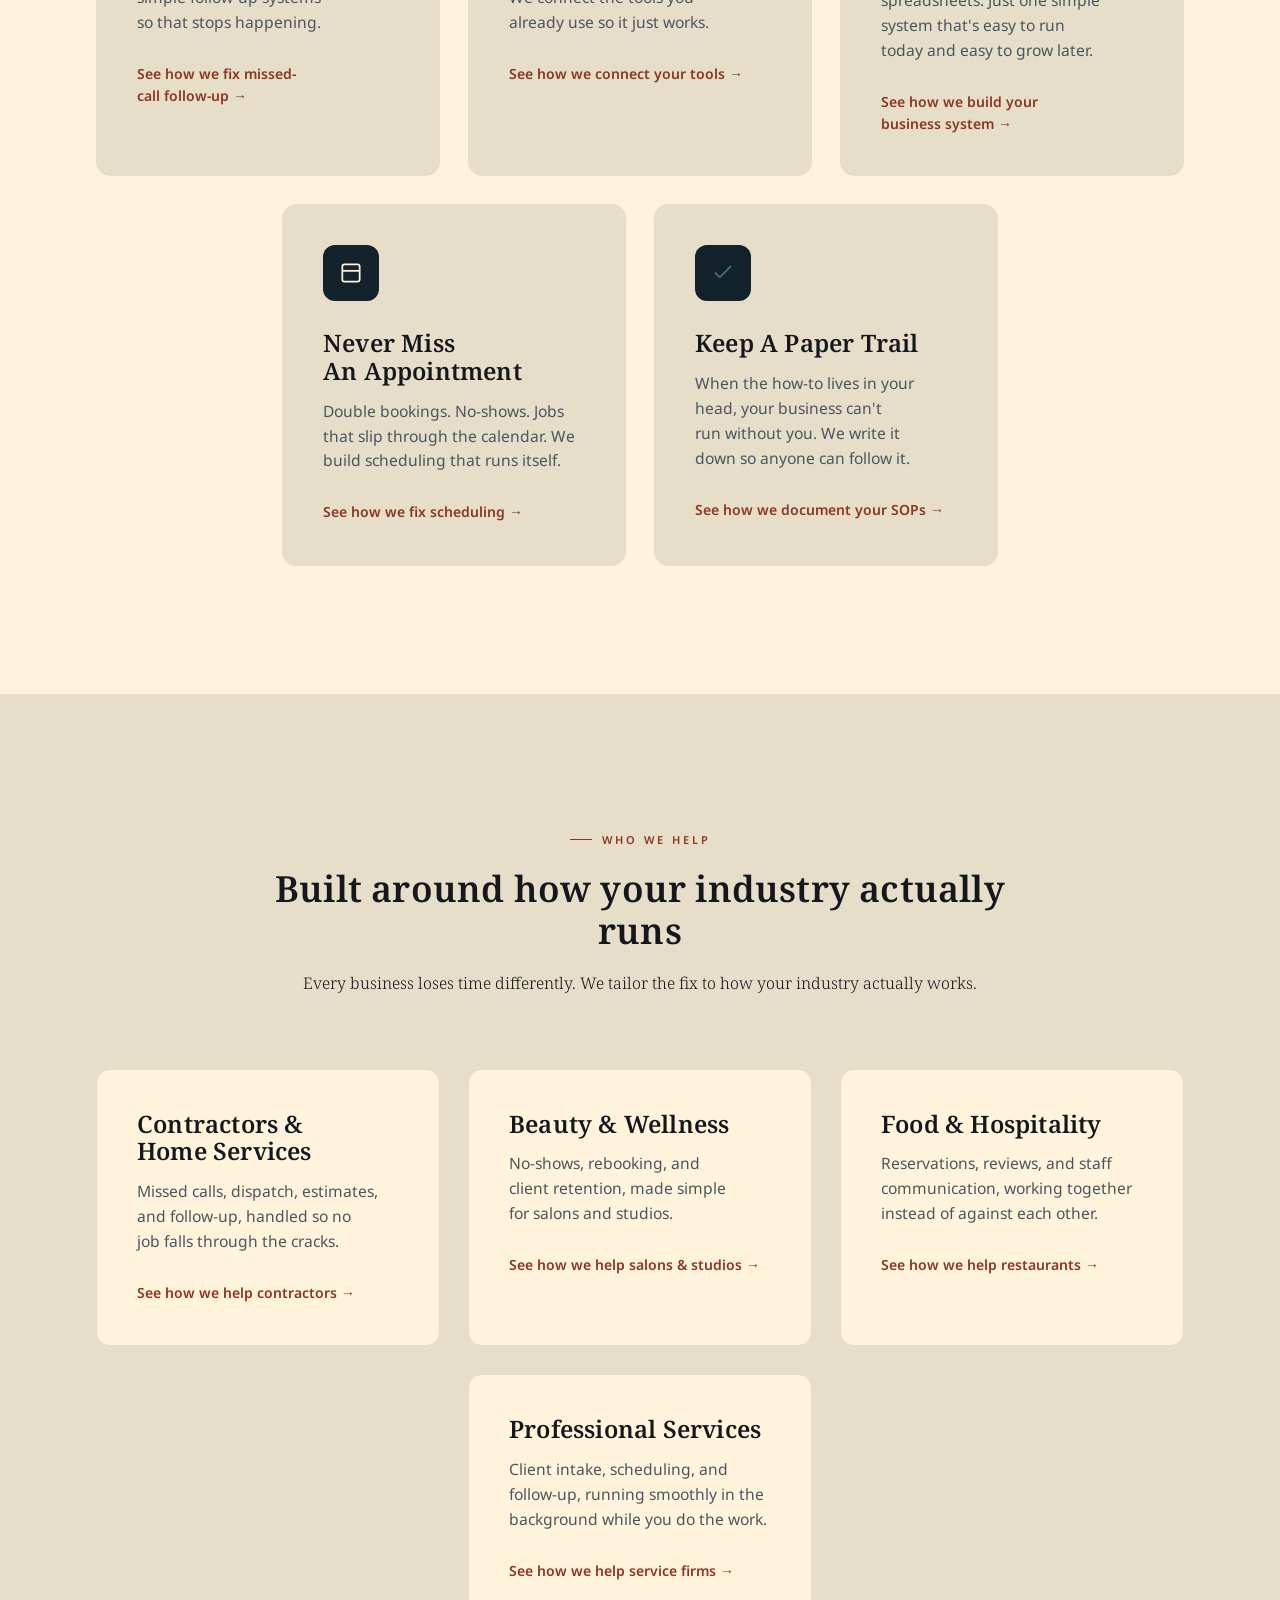
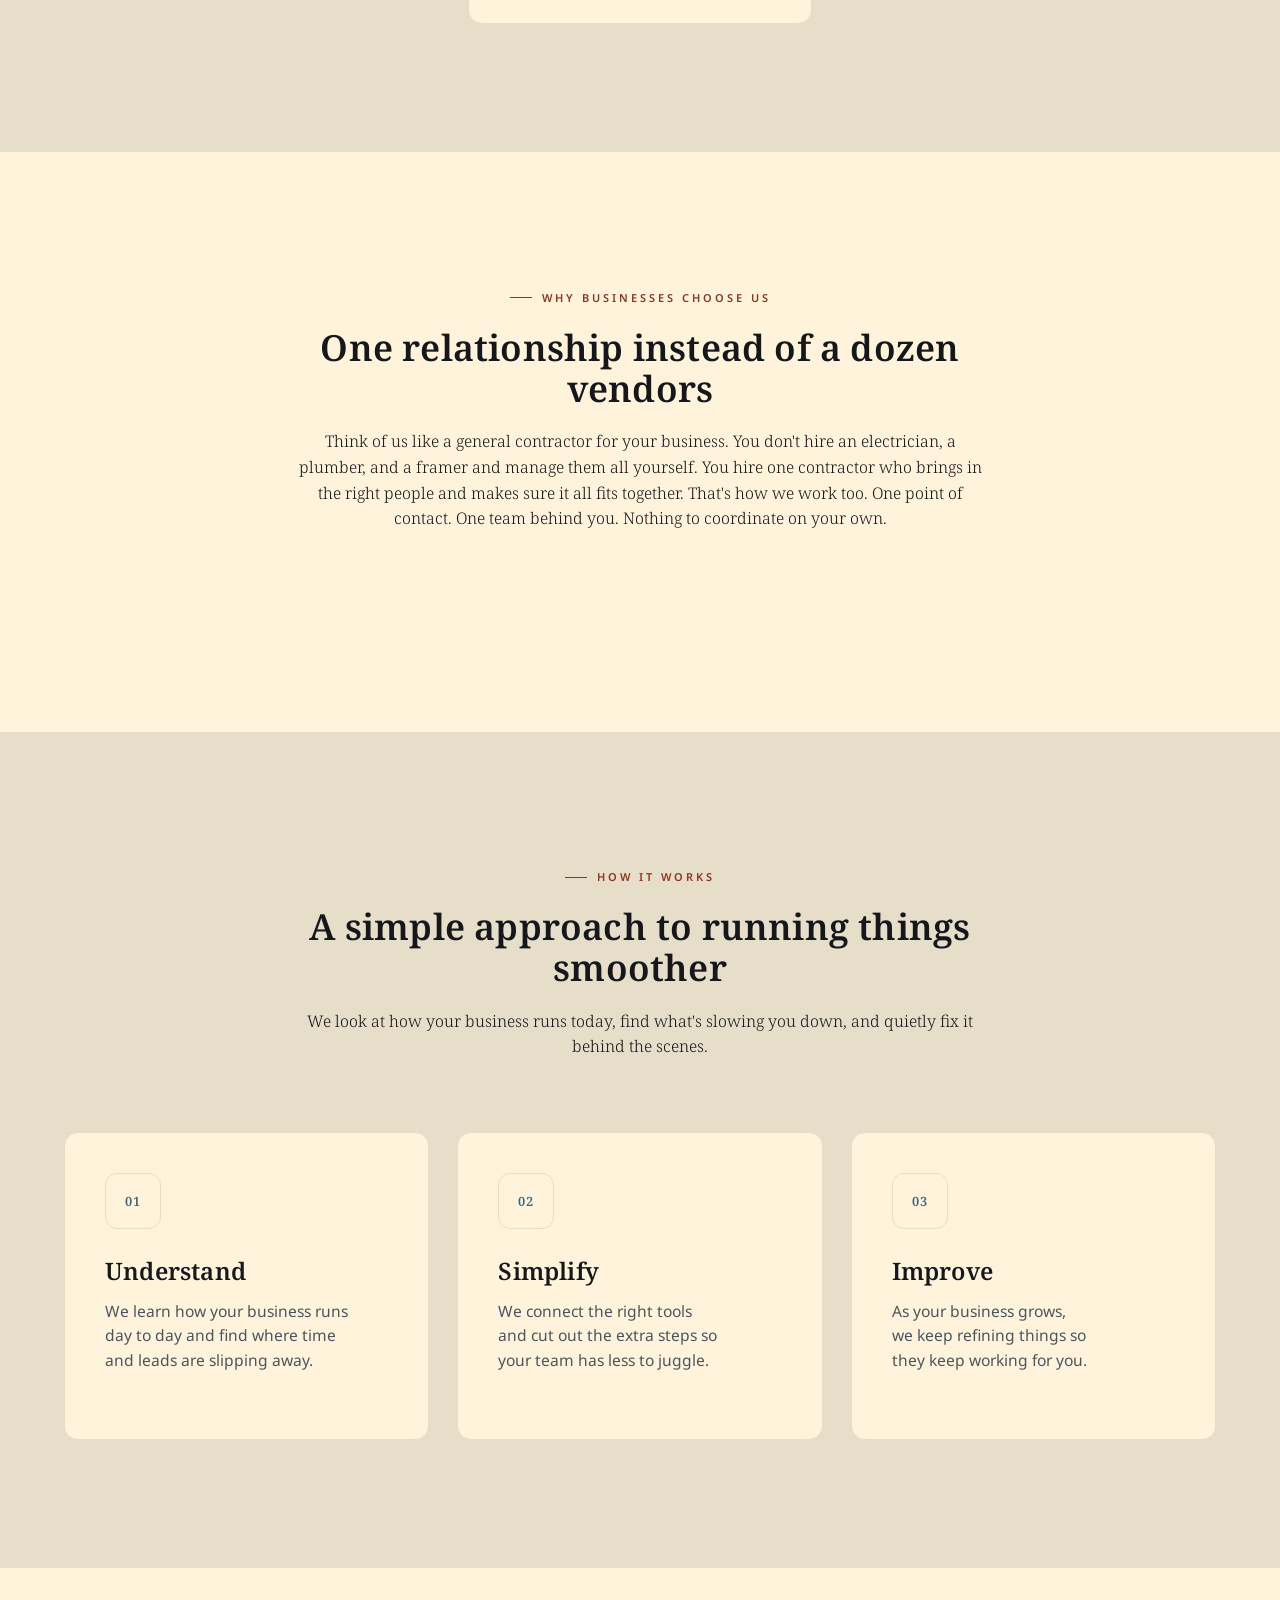
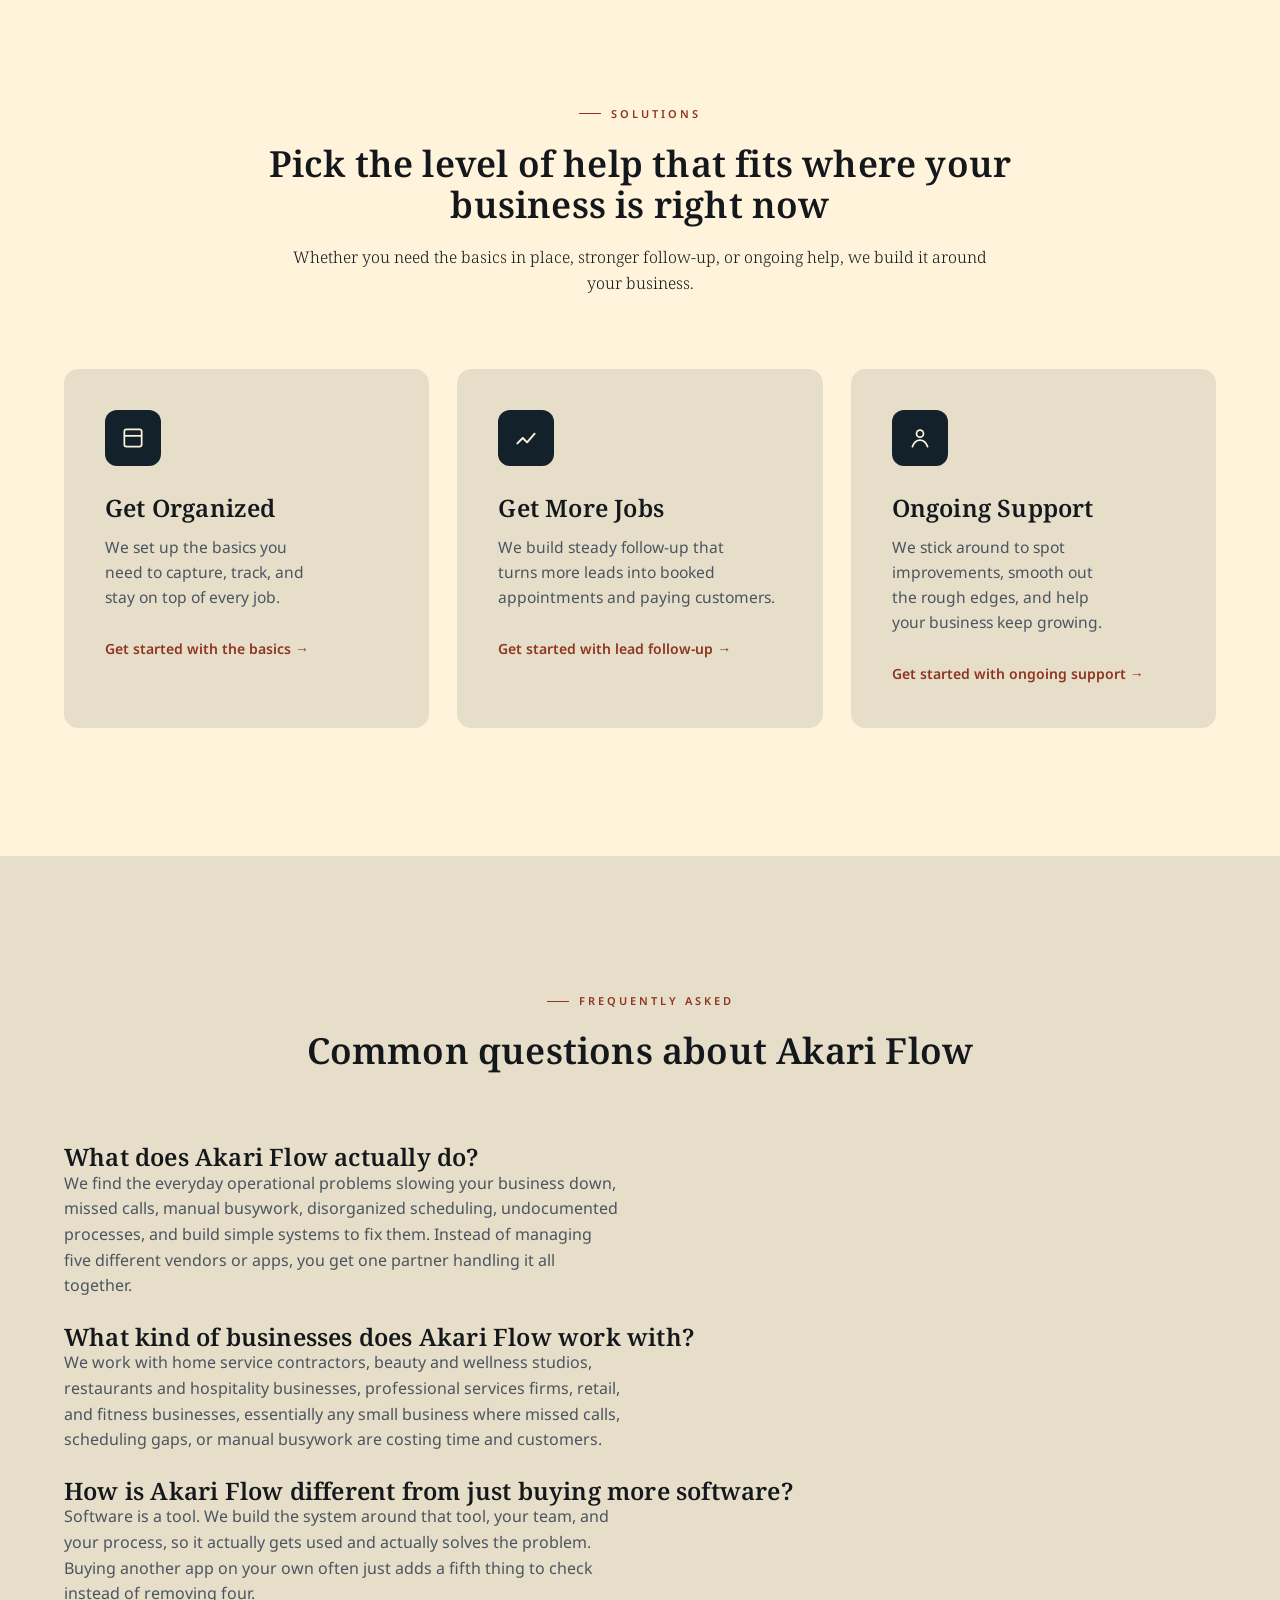
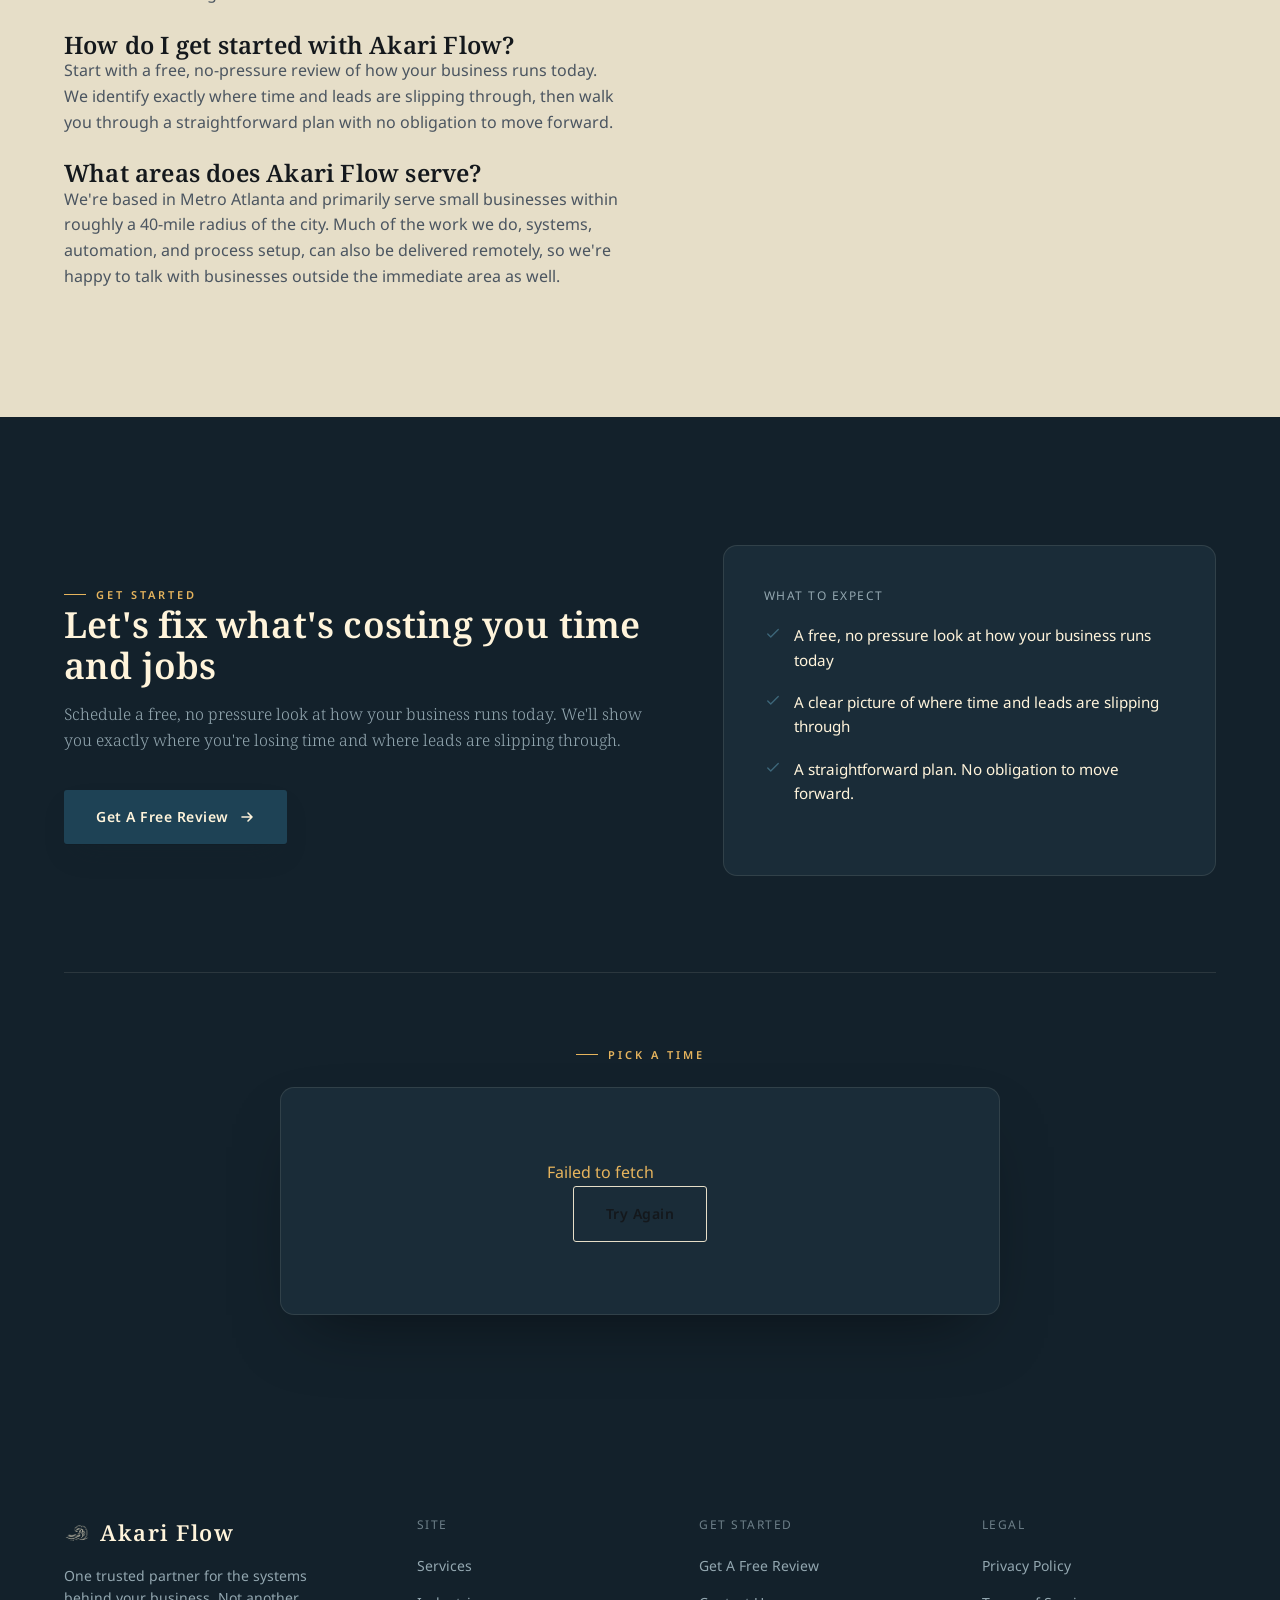
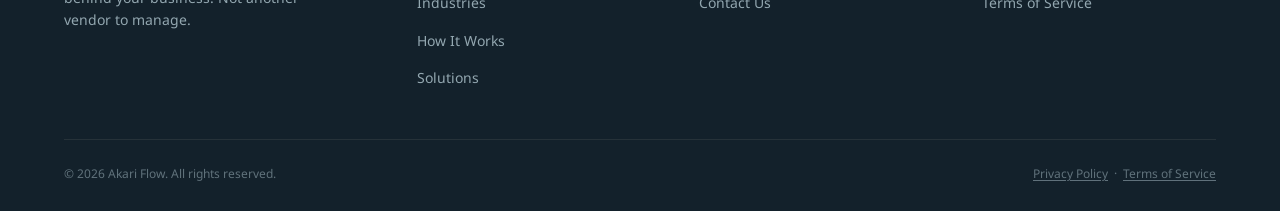
==== commit 1b9533ca: "fixed calendar widget" ====
--- a/index.html
+++ b/index.html
@@ -696,7 +696,7 @@
   // ============================================================
   // CONFIG — paste your deployed Apps Script Web App URL here
   // ============================================================
-  const APPS_SCRIPT_URL = "https://script.google.com/macros/s/AKfycbyRm5ty5QDhF2zTkCgOkyocyvUfK6FC8qcjjtyb1JOlKp0DP6oQwO04E2z0YnSzvLX5/exec";
+  const APPS_SCRIPT_URL = "https://script.google.com/macros/s/AKfycbwHO3aHg-9ZKEGKdo8umEKYeTs-cNLJtyPzN-r5VKKzLh-MsfSLfpWDbUzxteUhDn0s/exec";
 
   const els = {
     loading: document.getElementById("akf-loading"),
